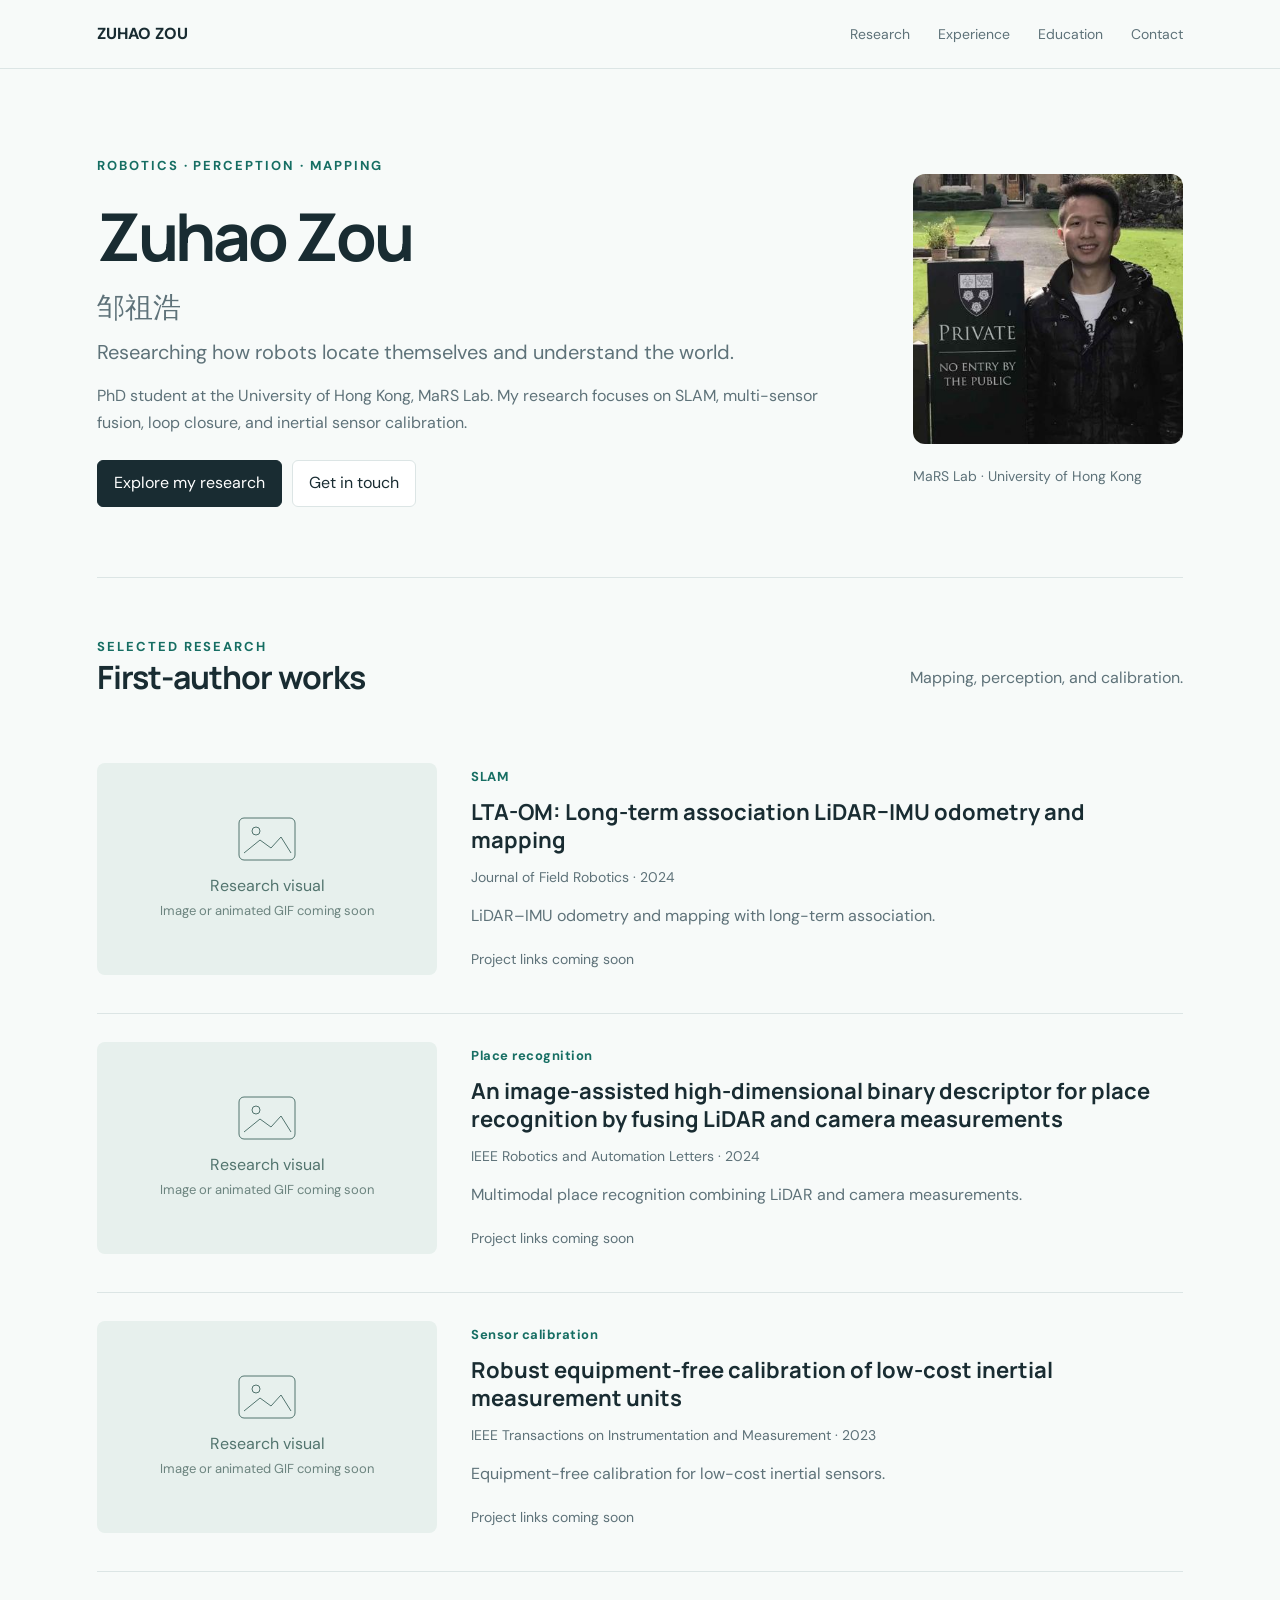
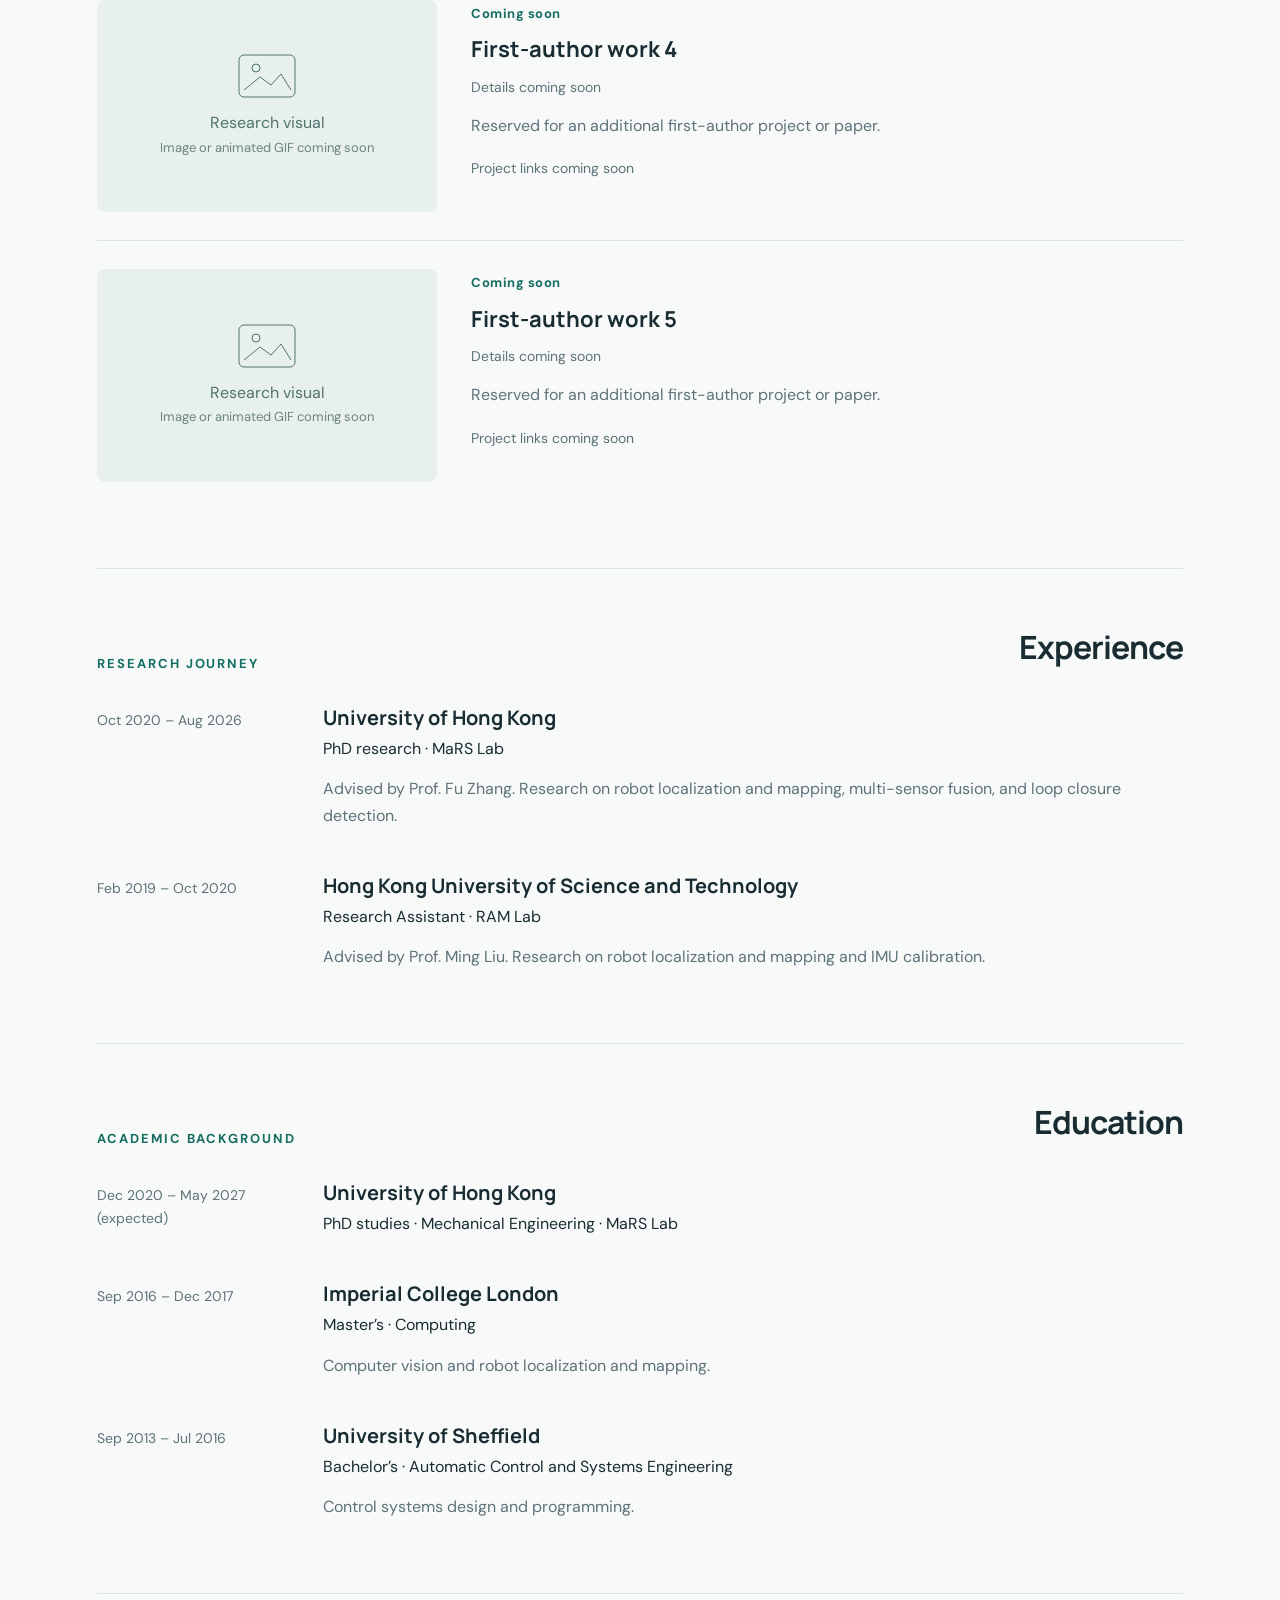
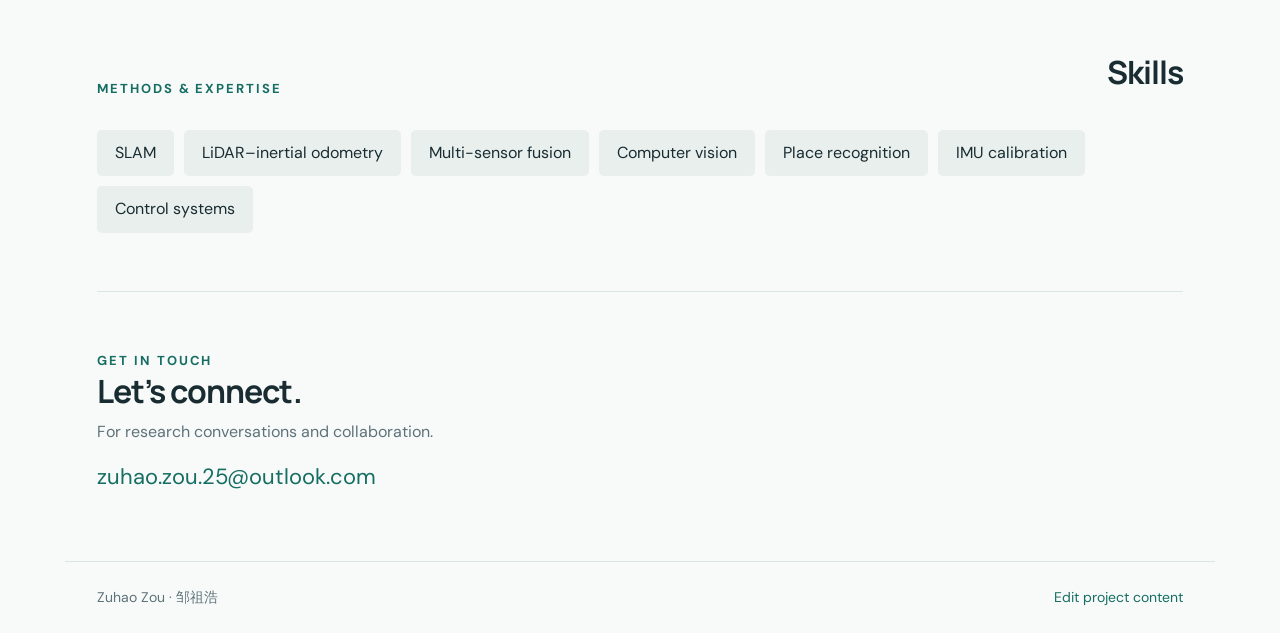
==== index.html @ 9c7549ad "Add files via upload" ====
<!doctype html><html lang="en"><head><meta charset="utf-8"><meta name="viewport" content="width=device-width,initial-scale=1"><title>Zuhao Zou | Robotics & Perception</title><meta name="description" content="Zuhao Zou — research in robotics, SLAM, multimodal perception and inertial sensor calibration."><link rel="stylesheet" href="style.css"></head><body><a class="skip" href="#main">Skip to content</a><header><div class="nav"><a class="brand" href="#">ZUHAO ZOU</a><nav aria-label="Main navigation"><a href="#research">Research</a><a href="#experience">Experience</a><a href="#education">Education</a><a href="#contact">Contact</a></nav></div></header><main id="main"><div class="hero"><div><div class="eyebrow">Robotics · Perception · Mapping</div><h1>Zuhao Zou<span lang="zh">邹祖浩</span></h1><p class="intro">Researching how robots locate themselves and understand the world.</p><p class="muted">PhD student at the University of Hong Kong, MaRS Lab. My research focuses on SLAM, multi-sensor fusion, loop closure, and inertial sensor calibration.</p><div class="links"><a class="button primary" href="#research">Explore my research</a><a class="button" href="mailto:zuhao.zou.25@outlook.com">Get in touch</a></div></div><aside><img class="portrait" src="assets/portrait.jpeg" alt="Zuhao Zou" width="270" height="270"><div class="caption">MaRS Lab · University of Hong Kong</div></aside></div><section id="research"><div class="section-head"><div><div class="eyebrow">Selected research</div><h2>First-author works</h2></div><p class="muted">Mapping, perception, and calibration.</p></div><div id="draft-notice" hidden class="notice">You are viewing a local draft. Changes are not published.</div><div id="works"></div></section><section id="experience"><div class="section-head"><div class="eyebrow">Research journey</div><h2>Experience</h2></div><div class="rows"><div class="row"><div class="date">Oct 2020 – Aug 2026</div><div><h3>University of Hong Kong</h3><p>PhD research · MaRS Lab</p><p class="muted">Advised by Prof. Fu Zhang. Research on robot localization and mapping, multi-sensor fusion, and loop closure detection.</p></div></div><div class="row"><div class="date">Feb 2019 – Oct 2020</div><div><h3>Hong Kong University of Science and Technology</h3><p>Research Assistant · RAM Lab</p><p class="muted">Advised by Prof. Ming Liu. Research on robot localization and mapping and IMU calibration.</p></div></div></div></section><section id="education"><div class="section-head"><div class="eyebrow">Academic background</div><h2>Education</h2></div><div class="rows"><div class="row"><div class="date">Dec 2020 – May 2027<br>(expected)</div><div><h3>University of Hong Kong</h3><p>PhD studies · Mechanical Engineering · MaRS Lab</p></div></div><div class="row"><div class="date">Sep 2016 – Dec 2017</div><div><h3>Imperial College London</h3><p>Master’s · Computing</p><p class="muted">Computer vision and robot localization and mapping.</p></div></div><div class="row"><div class="date">Sep 2013 – Jul 2016</div><div><h3>University of Sheffield</h3><p>Bachelor’s · Automatic Control and Systems Engineering</p><p class="muted">Control systems design and programming.</p></div></div></div></section><section id="skills"><div class="section-head"><div class="eyebrow">Methods & expertise</div><h2>Skills</h2></div><div class="skills"><span class="skill">SLAM</span><span class="skill">LiDAR–inertial odometry</span><span class="skill">Multi-sensor fusion</span><span class="skill">Computer vision</span><span class="skill">Place recognition</span><span class="skill">IMU calibration</span><span class="skill">Control systems</span></div></section><section class="contact" id="contact"><div class="eyebrow">Get in touch</div><h2>Let’s connect.</h2><p class="muted">For research conversations and collaboration.</p><a href="mailto:zuhao.zou.25@outlook.com">zuhao.zou.25@outlook.com</a></section></main><footer><span>Zuhao Zou · 邹祖浩</span><a href="edit.html">Edit project content</a></footer><script src="data.js"></script><script src="site.js"></script></body></html>
---- style.css ----
@import url('https://fonts.googleapis.com/css2?family=DM+Sans:wght@400;500;600;700&family=Manrope:wght@400;500;600;700;800&display=swap');
:root{--ink:#192c32;--muted:#5e7279;--line:#dce5e5;--accent:#166e63;--bg:#f7faf9}*{box-sizing:border-box}html{scroll-behavior:smooth;scroll-padding-top:90px}body{margin:0;background:var(--bg);color:var(--ink);font:16px/1.65 'DM Sans',sans-serif}a{color:var(--accent);text-decoration:none}a:hover{text-decoration:underline}button,input,textarea{font:inherit}button,.button{display:inline-block;border:1px solid var(--line);padding:9px 16px;border-radius:6px;background:white;color:var(--ink);cursor:pointer}button:hover,.button:hover{border-color:var(--accent)}header{background:#f7faf9f5;border-bottom:1px solid var(--line);position:sticky;top:0;z-index:2}.nav{max-width:1150px;margin:auto;display:flex;align-items:center;justify-content:space-between;gap:24px;padding:21px 32px}.brand{font-weight:800;color:var(--ink)}nav{display:flex;gap:28px;font-size:14px}nav a{color:var(--muted)}main{max-width:1150px;margin:auto;padding:0 32px}.hero{display:grid;grid-template-columns:1fr 270px;gap:85px;align-items:center;padding:86px 0 70px}.eyebrow{text-transform:uppercase;letter-spacing:.15em;font-size:13px;font-weight:700;color:var(--accent)}h1,h2,h3{font-family:Manrope,sans-serif;line-height:1.25}h1{font-size:clamp(40px,6vw,66px);letter-spacing:-.05em;margin:18px 0 12px}h1 span{font-size:28px;font-weight:500;letter-spacing:0;color:var(--muted);display:block;margin-top:12px}.intro{font-size:20px;max-width:640px;color:var(--muted)}.portrait{width:100%;aspect-ratio:1;object-fit:cover;border-radius:12px}.caption{font-size:14px;color:var(--muted);margin-top:12px}.links{display:flex;flex-wrap:wrap;gap:10px;margin-top:24px}.primary{background:var(--ink);color:white;border-color:var(--ink)}section{padding:58px 0;border-top:1px solid var(--line)}.section-head{display:flex;justify-content:space-between;align-items:end;gap:24px;margin-bottom:30px}h2{font-size:32px;letter-spacing:-.03em;margin:0 0 8px}p{margin:0 0 14px}.muted{color:var(--muted)}.work{display:grid;grid-template-columns:340px 1fr;gap:34px;padding:28px 0;border-bottom:1px solid var(--line)}.work:last-child{border-bottom:0}.media{background:#e7f0ed;border-radius:8px;aspect-ratio:16/10;display:flex;align-items:center;justify-content:center;overflow:hidden;position:relative}.media img{width:100%;height:100%;object-fit:contain}.placeholder{text-align:center;color:#52746e}.placeholder svg{display:block;margin:0 auto 12px}.placeholder small{display:block;font-size:13px;color:#6c847f}.tag{font-size:13px;color:var(--accent);font-weight:700;letter-spacing:.04em}h3{font-size:22px;margin:10px 0 12px}.venue{font-size:14px;color:var(--muted)}.work .links{margin-top:18px}.work .button{font-size:14px;padding:6px 12px}.empty-links{font-size:14px;color:var(--muted);margin-top:18px}.rows{display:grid;gap:30px}.row{display:grid;grid-template-columns:190px 1fr;gap:36px}.row h3{margin:0 0 6px;font-size:20px}.date{color:var(--muted);font-size:14px;padding-top:4px}.skills{display:flex;flex-wrap:wrap;gap:10px}.skill{padding:10px 18px;background:#e8efed;border-radius:5px}.contact{padding-bottom:65px}.contact a{font-size:22px}footer{max-width:1150px;margin:auto;padding:24px 32px;border-top:1px solid var(--line);display:flex;justify-content:space-between;font-size:14px;color:var(--muted)}:focus-visible{outline:3px solid #369a89;outline-offset:4px}.notice{padding:12px 20px;background:#e1eee8;border-radius:6px;margin-bottom:24px}.editor{max-width:900px;padding:40px 24px;margin:auto}.edit-card{border:1px solid var(--line);border-radius:8px;padding:24px;margin:24px 0;background:white}label{display:block;font-weight:600;margin:16px 0 5px}input,textarea{display:block;width:100%;padding:10px;border:1px solid #acbeb9;border-radius:5px;color:var(--ink);background:white}input[type=file]{padding:8px}.actions{position:sticky;bottom:0;padding:16px;background:#f7faf9f5;display:flex;flex-wrap:wrap;gap:12px;border-top:1px solid var(--line)}.edit-preview{max-height:180px;max-width:100%;margin-top:12px}.skip{position:absolute;left:-9999px}.skip:focus{left:10px;top:10px;background:white;z-index:5}@media(max-width:760px){.nav{padding:16px 20px;flex-wrap:wrap;gap:10px}nav{gap:18px;font-size:13px}main{padding:0 22px}.hero{grid-template-columns:1fr;gap:30px;padding:48px 0}.hero aside{max-width:200px;grid-row:1}.portrait{aspect-ratio:1.2}.intro{font-size:18px}.work{grid-template-columns:1fr;gap:20px}.row{grid-template-columns:1fr;gap:8px}.section-head{display:block}section{padding:40px 0}footer{padding:24px 22px;gap:20px}.contact a{font-size:18px}}@media(prefers-reduced-motion:reduce){html{scroll-behavior:auto}}
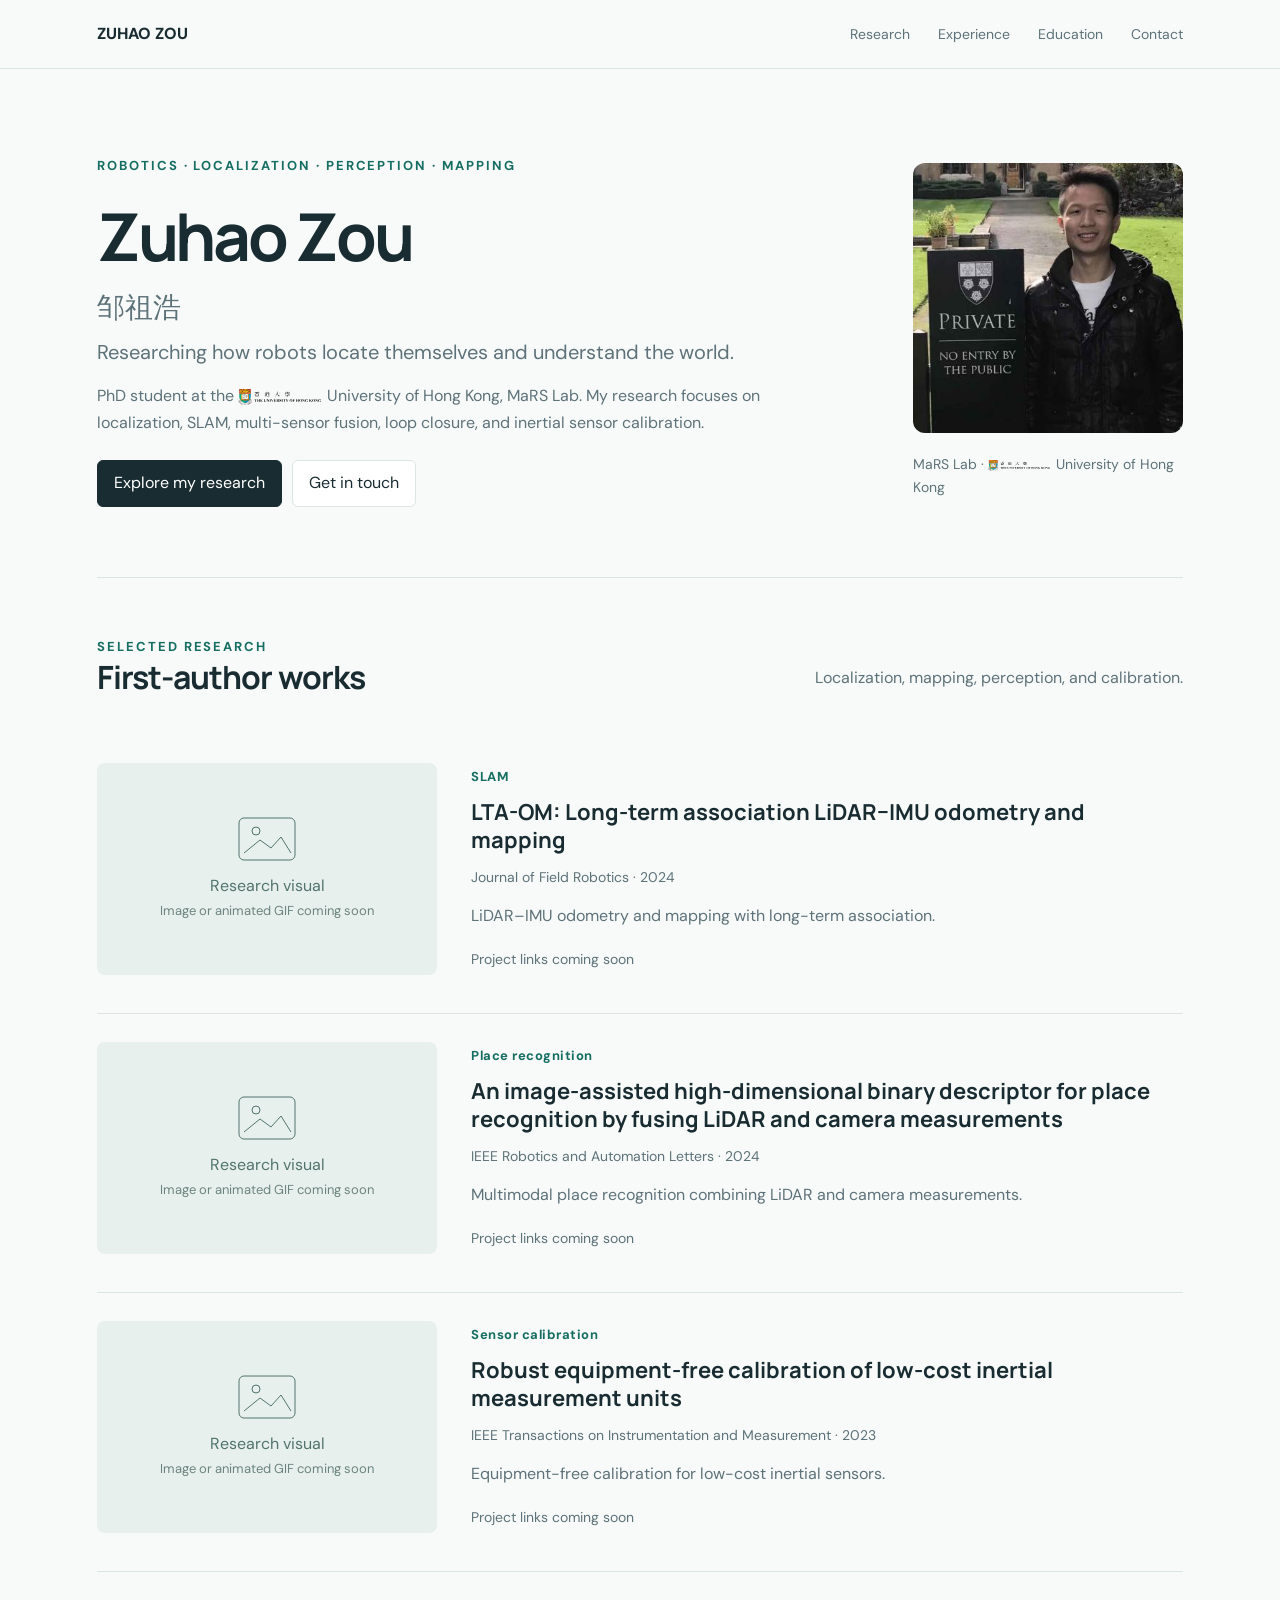
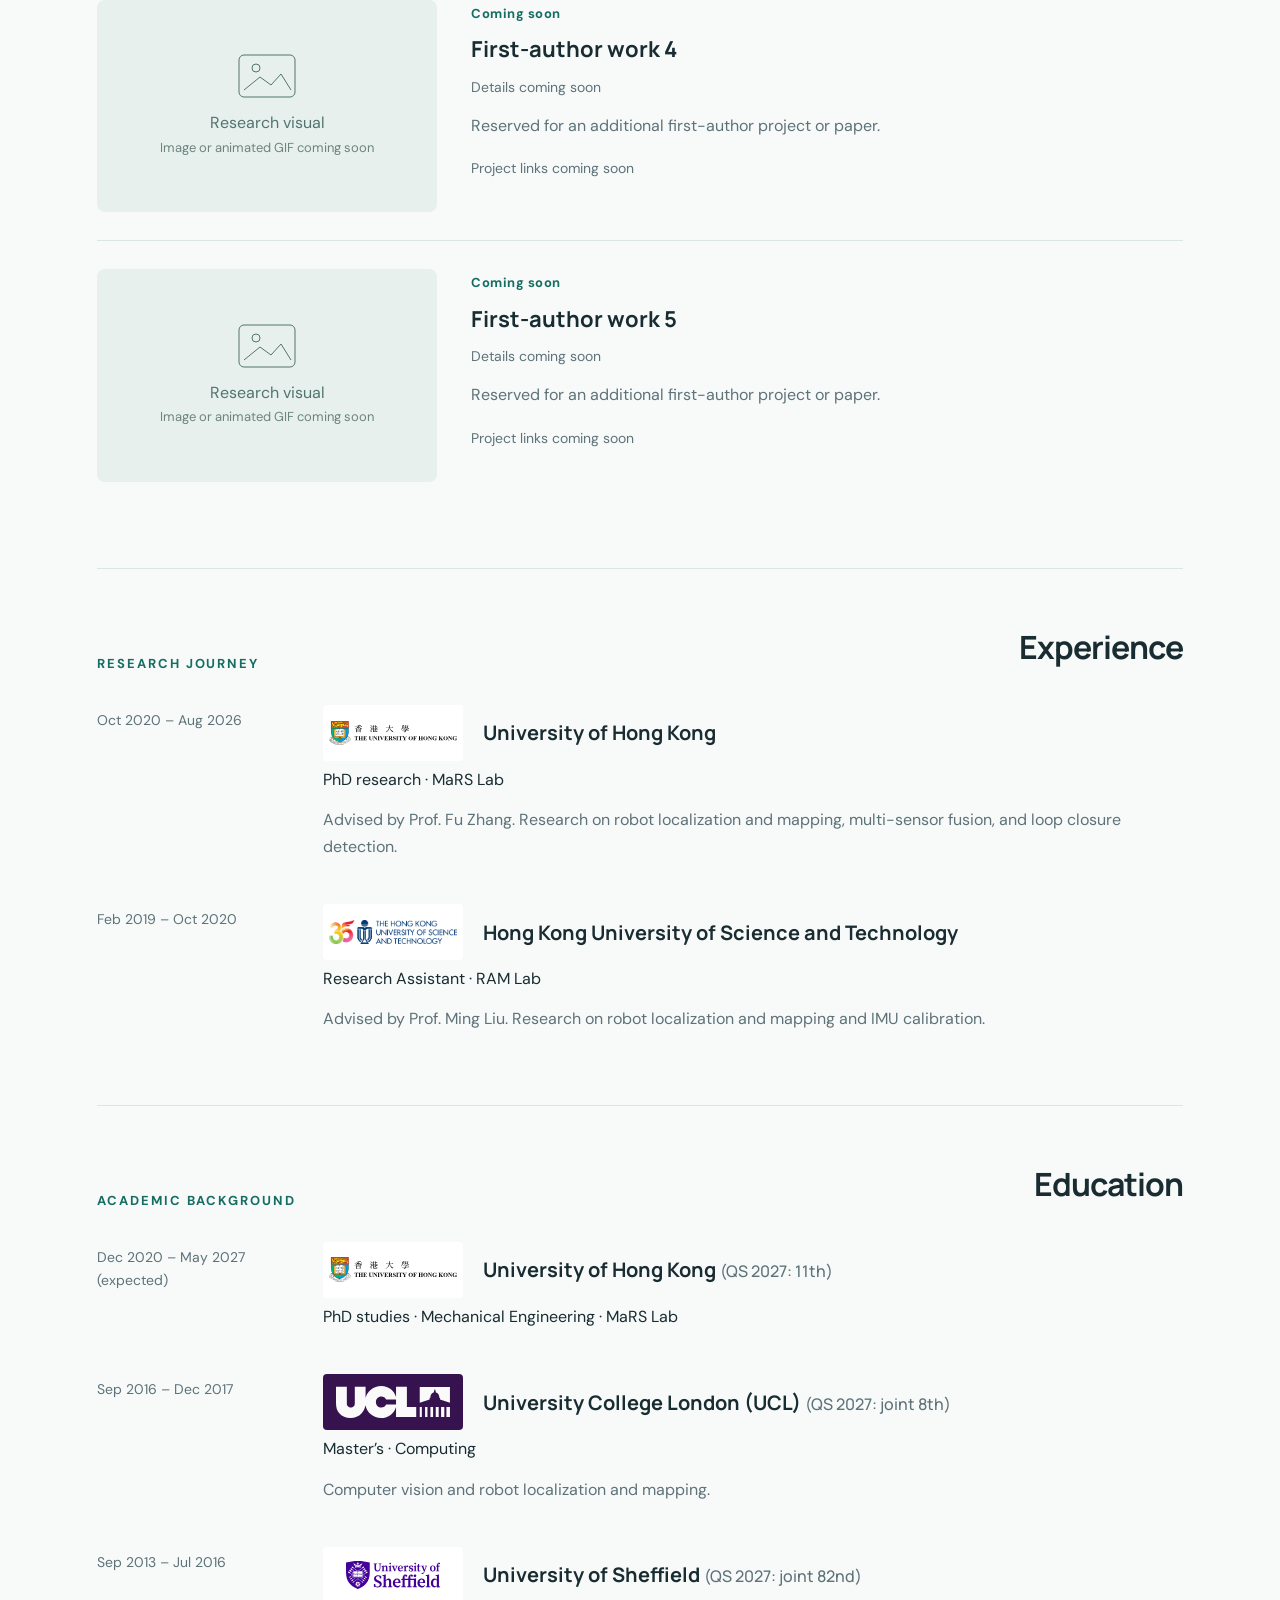
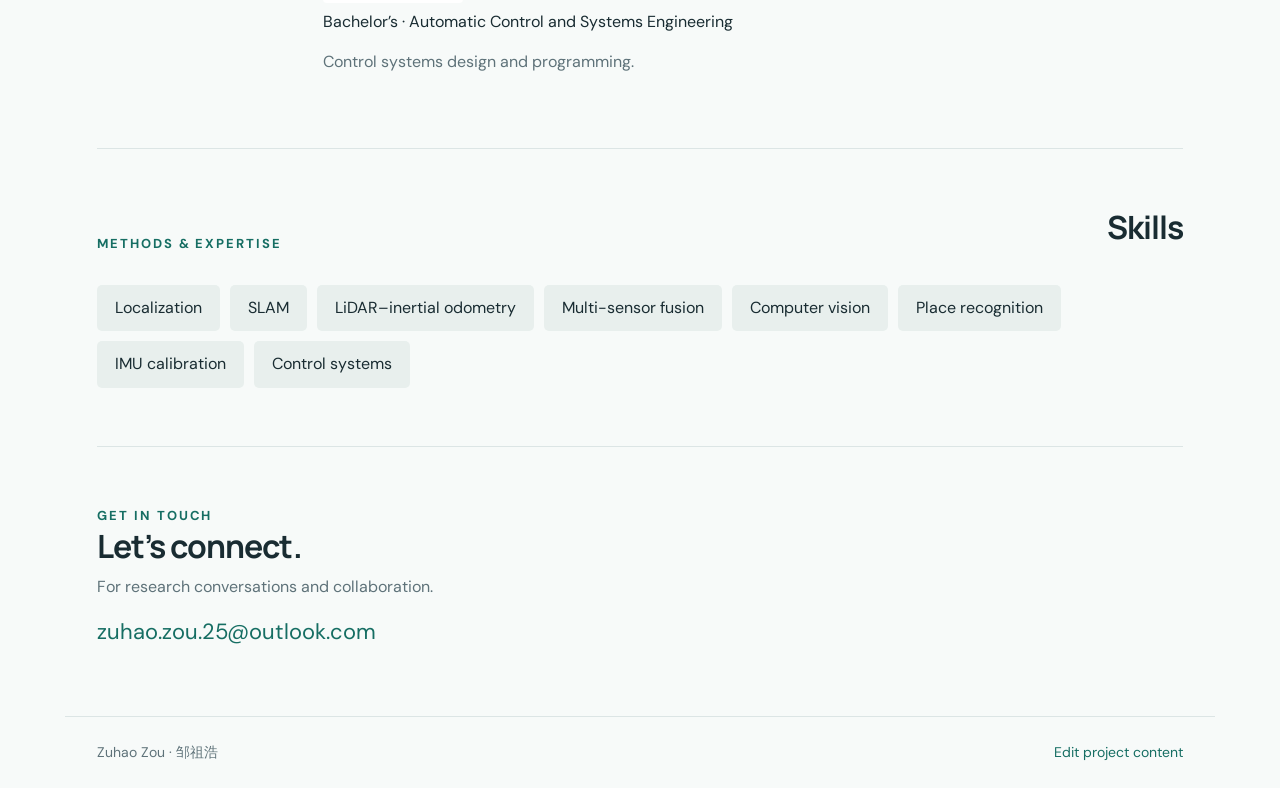
==== commit fe029de3: "Add files via upload" ====
--- a/index.html
+++ b/index.html
@@ -1 +1 @@
-<!doctype html><html lang="en"><head><meta charset="utf-8"><meta name="viewport" content="width=device-width,initial-scale=1"><title>Zuhao Zou | Robotics & Perception</title><meta name="description" content="Zuhao Zou — research in robotics, SLAM, multimodal perception and inertial sensor calibration."><link rel="stylesheet" href="style.css"></head><body><a class="skip" href="#main">Skip to content</a><header><div class="nav"><a class="brand" href="#">ZUHAO ZOU</a><nav aria-label="Main navigation"><a href="#research">Research</a><a href="#experience">Experience</a><a href="#education">Education</a><a href="#contact">Contact</a></nav></div></header><main id="main"><div class="hero"><div><div class="eyebrow">Robotics · Perception · Mapping</div><h1>Zuhao Zou<span lang="zh">邹祖浩</span></h1><p class="intro">Researching how robots locate themselves and understand the world.</p><p class="muted">PhD student at the University of Hong Kong, MaRS Lab. My research focuses on SLAM, multi-sensor fusion, loop closure, and inertial sensor calibration.</p><div class="links"><a class="button primary" href="#research">Explore my research</a><a class="button" href="mailto:zuhao.zou.25@outlook.com">Get in touch</a></div></div><aside><img class="portrait" src="assets/portrait.jpeg" alt="Zuhao Zou" width="270" height="270"><div class="caption">MaRS Lab · University of Hong Kong</div></aside></div><section id="research"><div class="section-head"><div><div class="eyebrow">Selected research</div><h2>First-author works</h2></div><p class="muted">Mapping, perception, and calibration.</p></div><div id="draft-notice" hidden class="notice">You are viewing a local draft. Changes are not published.</div><div id="works"></div></section><section id="experience"><div class="section-head"><div class="eyebrow">Research journey</div><h2>Experience</h2></div><div class="rows"><div class="row"><div class="date">Oct 2020 – Aug 2026</div><div><h3>University of Hong Kong</h3><p>PhD research · MaRS Lab</p><p class="muted">Advised by Prof. Fu Zhang. Research on robot localization and mapping, multi-sensor fusion, and loop closure detection.</p></div></div><div class="row"><div class="date">Feb 2019 – Oct 2020</div><div><h3>Hong Kong University of Science and Technology</h3><p>Research Assistant · RAM Lab</p><p class="muted">Advised by Prof. Ming Liu. Research on robot localization and mapping and IMU calibration.</p></div></div></div></section><section id="education"><div class="section-head"><div class="eyebrow">Academic background</div><h2>Education</h2></div><div class="rows"><div class="row"><div class="date">Dec 2020 – May 2027<br>(expected)</div><div><h3>University of Hong Kong</h3><p>PhD studies · Mechanical Engineering · MaRS Lab</p></div></div><div class="row"><div class="date">Sep 2016 – Dec 2017</div><div><h3>Imperial College London</h3><p>Master’s · Computing</p><p class="muted">Computer vision and robot localization and mapping.</p></div></div><div class="row"><div class="date">Sep 2013 – Jul 2016</div><div><h3>University of Sheffield</h3><p>Bachelor’s · Automatic Control and Systems Engineering</p><p class="muted">Control systems design and programming.</p></div></div></div></section><section id="skills"><div class="section-head"><div class="eyebrow">Methods & expertise</div><h2>Skills</h2></div><div class="skills"><span class="skill">SLAM</span><span class="skill">LiDAR–inertial odometry</span><span class="skill">Multi-sensor fusion</span><span class="skill">Computer vision</span><span class="skill">Place recognition</span><span class="skill">IMU calibration</span><span class="skill">Control systems</span></div></section><section class="contact" id="contact"><div class="eyebrow">Get in touch</div><h2>Let’s connect.</h2><p class="muted">For research conversations and collaboration.</p><a href="mailto:zuhao.zou.25@outlook.com">zuhao.zou.25@outlook.com</a></section></main><footer><span>Zuhao Zou · 邹祖浩</span><a href="edit.html">Edit project content</a></footer><script src="data.js"></script><script src="site.js"></script></body></html>+<!doctype html><html lang="en"><head><meta charset="utf-8"><meta name="viewport" content="width=device-width,initial-scale=1"><title>Zuhao Zou | Robotics & Perception</title><meta name="description" content="Zuhao Zou — research in robotics, localization, SLAM, multimodal perception and inertial sensor calibration."><link rel="stylesheet" href="style.css?v=2"></head><body><a class="skip" href="#main">Skip to content</a><header><div class="nav"><a class="brand" href="#">ZUHAO ZOU</a><nav aria-label="Main navigation"><a href="#research">Research</a><a href="#experience">Experience</a><a href="#education">Education</a><a href="#contact">Contact</a></nav></div></header><main id="main"><div class="hero"><div><div class="eyebrow">Robotics · Localization · Perception · Mapping</div><h1>Zuhao Zou<span lang="zh">邹祖浩</span></h1><p class="intro">Researching how robots locate themselves and understand the world.</p><p class="muted">PhD student at the <span class="inline-university"><img src="assets/hku.svg" alt="" width="83" height="16">University of Hong Kong</span>, MaRS Lab. My research focuses on localization, SLAM, multi-sensor fusion, loop closure, and inertial sensor calibration.</p><div class="links"><a class="button primary" href="#research">Explore my research</a><a class="button" href="mailto:zuhao.zou.25@outlook.com">Get in touch</a></div></div><aside><img class="portrait" src="assets/portrait.jpeg" alt="Zuhao Zou" width="270" height="270"><div class="caption">MaRS Lab · <span class="inline-university"><img src="assets/hku.svg" alt="" width="83" height="16">University of Hong Kong</span></div></aside></div><section id="research"><div class="section-head"><div><div class="eyebrow">Selected research</div><h2>First-author works</h2></div><p class="muted">Localization, mapping, perception, and calibration.</p></div><div id="draft-notice" hidden class="notice">You are viewing a local draft. Changes are not published.</div><div id="works"></div></section><section id="experience"><div class="section-head"><div class="eyebrow">Research journey</div><h2>Experience</h2></div><div class="rows"><div class="row"><div class="date">Oct 2020 – Aug 2026</div><div><h3 class="university-heading"><img class="university-logo hku-logo" src="assets/hku.svg" alt="" width="140" height="56" loading="lazy"><span>University of Hong Kong</span></h3><p>PhD research · MaRS Lab</p><p class="muted">Advised by Prof. Fu Zhang. Research on robot localization and mapping, multi-sensor fusion, and loop closure detection.</p></div></div><div class="row"><div class="date">Feb 2019 – Oct 2020</div><div><h3 class="university-heading"><img class="university-logo hkust-logo" src="assets/hkust.png" alt="" width="140" height="56" loading="lazy"><span>Hong Kong University of Science and Technology</span></h3><p>Research Assistant · RAM Lab</p><p class="muted">Advised by Prof. Ming Liu. Research on robot localization and mapping and IMU calibration.</p></div></div></div></section><section id="education"><div class="section-head"><div class="eyebrow">Academic background</div><h2>Education</h2></div><div class="rows"><div class="row"><div class="date">Dec 2020 – May 2027<br>(expected)</div><div><h3 class="university-heading"><img class="university-logo hku-logo" src="assets/hku.svg" alt="" width="140" height="56" loading="lazy"><span>University of Hong Kong <span class="university-ranking">(QS 2027: 11th)</span></span></h3><p>PhD studies · Mechanical Engineering · MaRS Lab</p></div></div><div class="row"><div class="date">Sep 2016 – Dec 2017</div><div><h3 class="university-heading"><img class="university-logo ucl-logo" src="assets/ucl.svg" alt="" width="140" height="56" loading="lazy"><span>University College London (UCL) <span class="university-ranking">(QS 2027: joint 8th)</span></span></h3><p>Master’s · Computing</p><p class="muted">Computer vision and robot localization and mapping.</p></div></div><div class="row"><div class="date">Sep 2013 – Jul 2016</div><div><h3 class="university-heading"><img class="university-logo sheffield-logo" src="assets/sheffield.svg" alt="" width="140" height="56" loading="lazy"><span>University of Sheffield <span class="university-ranking">(QS 2027: joint 82nd)</span></span></h3><p>Bachelor’s · Automatic Control and Systems Engineering</p><p class="muted">Control systems design and programming.</p></div></div></div></section><section id="skills"><div class="section-head"><div class="eyebrow">Methods & expertise</div><h2>Skills</h2></div><div class="skills"><span class="skill">Localization</span><span class="skill">SLAM</span><span class="skill">LiDAR–inertial odometry</span><span class="skill">Multi-sensor fusion</span><span class="skill">Computer vision</span><span class="skill">Place recognition</span><span class="skill">IMU calibration</span><span class="skill">Control systems</span></div></section><section class="contact" id="contact"><div class="eyebrow">Get in touch</div><h2>Let’s connect.</h2><p class="muted">For research conversations and collaboration.</p><a href="mailto:zuhao.zou.25@outlook.com">zuhao.zou.25@outlook.com</a></section></main><footer><span>Zuhao Zou · 邹祖浩</span><a href="edit.html">Edit project content</a></footer><script src="data.js"></script><script src="site.js"></script></body></html>
--- a/style.css
+++ b/style.css
@@ -1,2 +1,4 @@
 @import url('https://fonts.googleapis.com/css2?family=DM+Sans:wght@400;500;600;700&family=Manrope:wght@400;500;600;700;800&display=swap');
-:root{--ink:#192c32;--muted:#5e7279;--line:#dce5e5;--accent:#166e63;--bg:#f7faf9}*{box-sizing:border-box}html{scroll-behavior:smooth;scroll-padding-top:90px}body{margin:0;background:var(--bg);color:var(--ink);font:16px/1.65 'DM Sans',sans-serif}a{color:var(--accent);text-decoration:none}a:hover{text-decoration:underline}button,input,textarea{font:inherit}button,.button{display:inline-block;border:1px solid var(--line);padding:9px 16px;border-radius:6px;background:white;color:var(--ink);cursor:pointer}button:hover,.button:hover{border-color:var(--accent)}header{background:#f7faf9f5;border-bottom:1px solid var(--line);position:sticky;top:0;z-index:2}.nav{max-width:1150px;margin:auto;display:flex;align-items:center;justify-content:space-between;gap:24px;padding:21px 32px}.brand{font-weight:800;color:var(--ink)}nav{display:flex;gap:28px;font-size:14px}nav a{color:var(--muted)}main{max-width:1150px;margin:auto;padding:0 32px}.hero{display:grid;grid-template-columns:1fr 270px;gap:85px;align-items:center;padding:86px 0 70px}.eyebrow{text-transform:uppercase;letter-spacing:.15em;font-size:13px;font-weight:700;color:var(--accent)}h1,h2,h3{font-family:Manrope,sans-serif;line-height:1.25}h1{font-size:clamp(40px,6vw,66px);letter-spacing:-.05em;margin:18px 0 12px}h1 span{font-size:28px;font-weight:500;letter-spacing:0;color:var(--muted);display:block;margin-top:12px}.intro{font-size:20px;max-width:640px;color:var(--muted)}.portrait{width:100%;aspect-ratio:1;object-fit:cover;border-radius:12px}.caption{font-size:14px;color:var(--muted);margin-top:12px}.links{display:flex;flex-wrap:wrap;gap:10px;margin-top:24px}.primary{background:var(--ink);color:white;border-color:var(--ink)}section{padding:58px 0;border-top:1px solid var(--line)}.section-head{display:flex;justify-content:space-between;align-items:end;gap:24px;margin-bottom:30px}h2{font-size:32px;letter-spacing:-.03em;margin:0 0 8px}p{margin:0 0 14px}.muted{color:var(--muted)}.work{display:grid;grid-template-columns:340px 1fr;gap:34px;padding:28px 0;border-bottom:1px solid var(--line)}.work:last-child{border-bottom:0}.media{background:#e7f0ed;border-radius:8px;aspect-ratio:16/10;display:flex;align-items:center;justify-content:center;overflow:hidden;position:relative}.media img{width:100%;height:100%;object-fit:contain}.placeholder{text-align:center;color:#52746e}.placeholder svg{display:block;margin:0 auto 12px}.placeholder small{display:block;font-size:13px;color:#6c847f}.tag{font-size:13px;color:var(--accent);font-weight:700;letter-spacing:.04em}h3{font-size:22px;margin:10px 0 12px}.venue{font-size:14px;color:var(--muted)}.work .links{margin-top:18px}.work .button{font-size:14px;padding:6px 12px}.empty-links{font-size:14px;color:var(--muted);margin-top:18px}.rows{display:grid;gap:30px}.row{display:grid;grid-template-columns:190px 1fr;gap:36px}.row h3{margin:0 0 6px;font-size:20px}.date{color:var(--muted);font-size:14px;padding-top:4px}.skills{display:flex;flex-wrap:wrap;gap:10px}.skill{padding:10px 18px;background:#e8efed;border-radius:5px}.contact{padding-bottom:65px}.contact a{font-size:22px}footer{max-width:1150px;margin:auto;padding:24px 32px;border-top:1px solid var(--line);display:flex;justify-content:space-between;font-size:14px;color:var(--muted)}:focus-visible{outline:3px solid #369a89;outline-offset:4px}.notice{padding:12px 20px;background:#e1eee8;border-radius:6px;margin-bottom:24px}.editor{max-width:900px;padding:40px 24px;margin:auto}.edit-card{border:1px solid var(--line);border-radius:8px;padding:24px;margin:24px 0;background:white}label{display:block;font-weight:600;margin:16px 0 5px}input,textarea{display:block;width:100%;padding:10px;border:1px solid #acbeb9;border-radius:5px;color:var(--ink);background:white}input[type=file]{padding:8px}.actions{position:sticky;bottom:0;padding:16px;background:#f7faf9f5;display:flex;flex-wrap:wrap;gap:12px;border-top:1px solid var(--line)}.edit-preview{max-height:180px;max-width:100%;margin-top:12px}.skip{position:absolute;left:-9999px}.skip:focus{left:10px;top:10px;background:white;z-index:5}@media(max-width:760px){.nav{padding:16px 20px;flex-wrap:wrap;gap:10px}nav{gap:18px;font-size:13px}main{padding:0 22px}.hero{grid-template-columns:1fr;gap:30px;padding:48px 0}.hero aside{max-width:200px;grid-row:1}.portrait{aspect-ratio:1.2}.intro{font-size:18px}.work{grid-template-columns:1fr;gap:20px}.row{grid-template-columns:1fr;gap:8px}.section-head{display:block}section{padding:40px 0}footer{padding:24px 22px;gap:20px}.contact a{font-size:18px}}@media(prefers-reduced-motion:reduce){html{scroll-behavior:auto}}+:root{--ink:#192c32;--muted:#5e7279;--line:#dce5e5;--accent:#166e63;--bg:#f7faf9}*{box-sizing:border-box}html{scroll-behavior:smooth;scroll-padding-top:90px}body{margin:0;background:var(--bg);color:var(--ink);font:16px/1.65 'DM Sans',sans-serif}a{color:var(--accent);text-decoration:none}a:hover{text-decoration:underline}button,input,textarea{font:inherit}button,.button{display:inline-block;border:1px solid var(--line);padding:9px 16px;border-radius:6px;background:white;color:var(--ink);cursor:pointer}button:hover,.button:hover{border-color:var(--accent)}header{background:#f7faf9f5;border-bottom:1px solid var(--line);position:sticky;top:0;z-index:2}.nav{max-width:1150px;margin:auto;display:flex;align-items:center;justify-content:space-between;gap:24px;padding:21px 32px}.brand{font-weight:800;color:var(--ink)}nav{display:flex;gap:28px;font-size:14px}nav a{color:var(--muted)}main{max-width:1150px;margin:auto;padding:0 32px}.hero{display:grid;grid-template-columns:1fr 270px;gap:85px;align-items:center;padding:86px 0 70px}.eyebrow{text-transform:uppercase;letter-spacing:.15em;font-size:13px;font-weight:700;color:var(--accent)}h1,h2,h3{font-family:Manrope,sans-serif;line-height:1.25}h1{font-size:clamp(40px,6vw,66px);letter-spacing:-.05em;margin:18px 0 12px}h1 span{font-size:28px;font-weight:500;letter-spacing:0;color:var(--muted);display:block;margin-top:12px}.intro{font-size:20px;max-width:640px;color:var(--muted)}.portrait{width:100%;aspect-ratio:1;object-fit:cover;border-radius:12px}.caption{font-size:14px;color:var(--muted);margin-top:12px}.links{display:flex;flex-wrap:wrap;gap:10px;margin-top:24px}.primary{background:var(--ink);color:white;border-color:var(--ink)}section{padding:58px 0;border-top:1px solid var(--line)}.section-head{display:flex;justify-content:space-between;align-items:end;gap:24px;margin-bottom:30px}h2{font-size:32px;letter-spacing:-.03em;margin:0 0 8px}p{margin:0 0 14px}.muted{color:var(--muted)}.work{display:grid;grid-template-columns:340px 1fr;gap:34px;padding:28px 0;border-bottom:1px solid var(--line)}.work:last-child{border-bottom:0}.media{background:#e7f0ed;border-radius:8px;aspect-ratio:16/10;display:flex;align-items:center;justify-content:center;overflow:hidden;position:relative}.media img{width:100%;height:100%;object-fit:contain}.placeholder{text-align:center;color:#52746e}.placeholder svg{display:block;margin:0 auto 12px}.placeholder small{display:block;font-size:13px;color:#6c847f}.tag{font-size:13px;color:var(--accent);font-weight:700;letter-spacing:.04em}h3{font-size:22px;margin:10px 0 12px}.venue{font-size:14px;color:var(--muted)}.work .links{margin-top:18px}.work .button{font-size:14px;padding:6px 12px}.empty-links{font-size:14px;color:var(--muted);margin-top:18px}.rows{display:grid;gap:30px}.row{display:grid;grid-template-columns:190px 1fr;gap:36px}.row h3{margin:0 0 6px;font-size:20px}.date{color:var(--muted);font-size:14px;padding-top:4px}.skills{display:flex;flex-wrap:wrap;gap:10px}.skill{padding:10px 18px;background:#e8efed;border-radius:5px}.contact{padding-bottom:65px}.contact a{font-size:22px}footer{max-width:1150px;margin:auto;padding:24px 32px;border-top:1px solid var(--line);display:flex;justify-content:space-between;font-size:14px;color:var(--muted)}:focus-visible{outline:3px solid #369a89;outline-offset:4px}.notice{padding:12px 20px;background:#e1eee8;border-radius:6px;margin-bottom:24px}.editor{max-width:900px;padding:40px 24px;margin:auto}.edit-card{border:1px solid var(--line);border-radius:8px;padding:24px;margin:24px 0;background:white}label{display:block;font-weight:600;margin:16px 0 5px}input,textarea{display:block;width:100%;padding:10px;border:1px solid #acbeb9;border-radius:5px;color:var(--ink);background:white}input[type=file]{padding:8px}.actions{position:sticky;bottom:0;padding:16px;background:#f7faf9f5;display:flex;flex-wrap:wrap;gap:12px;border-top:1px solid var(--line)}.edit-preview{max-height:180px;max-width:100%;margin-top:12px}.skip{position:absolute;left:-9999px}.skip:focus{left:10px;top:10px;background:white;z-index:5}@media(max-width:760px){.nav{padding:16px 20px;flex-wrap:wrap;gap:10px}nav{gap:18px;font-size:13px}main{padding:0 22px}.hero{grid-template-columns:1fr;gap:30px;padding:48px 0}.hero aside{max-width:200px;grid-row:1}.portrait{aspect-ratio:1.2}.intro{font-size:18px}.work{grid-template-columns:1fr;gap:20px}.row{grid-template-columns:1fr;gap:8px}.section-head{display:block}section{padding:40px 0}footer{padding:24px 22px;gap:20px}.contact a{font-size:18px}}@media(prefers-reduced-motion:reduce){html{scroll-behavior:auto}}
+/* University affiliations */
+.university-heading{display:flex;align-items:center;gap:20px}.university-logo{width:140px;height:56px;object-fit:contain;flex:0 0 140px;background:#fff;padding:6px;border-radius:4px}.ucl-logo{background:#36134f;padding:12px}.university-ranking{font-size:16px;font-weight:500;color:var(--muted)}.inline-university img{display:inline-block;vertical-align:middle;width:83px;height:20px;object-fit:contain;margin-right:6px}.inline-university{display:inline}.caption .inline-university img{width:62px;height:16px}@media(max-width:760px){.university-heading{gap:14px}.university-logo{width:100px;flex-basis:100px;height:48px}.row h3{font-size:18px}.university-ranking{display:block;font-size:14px;margin-top:6px}}
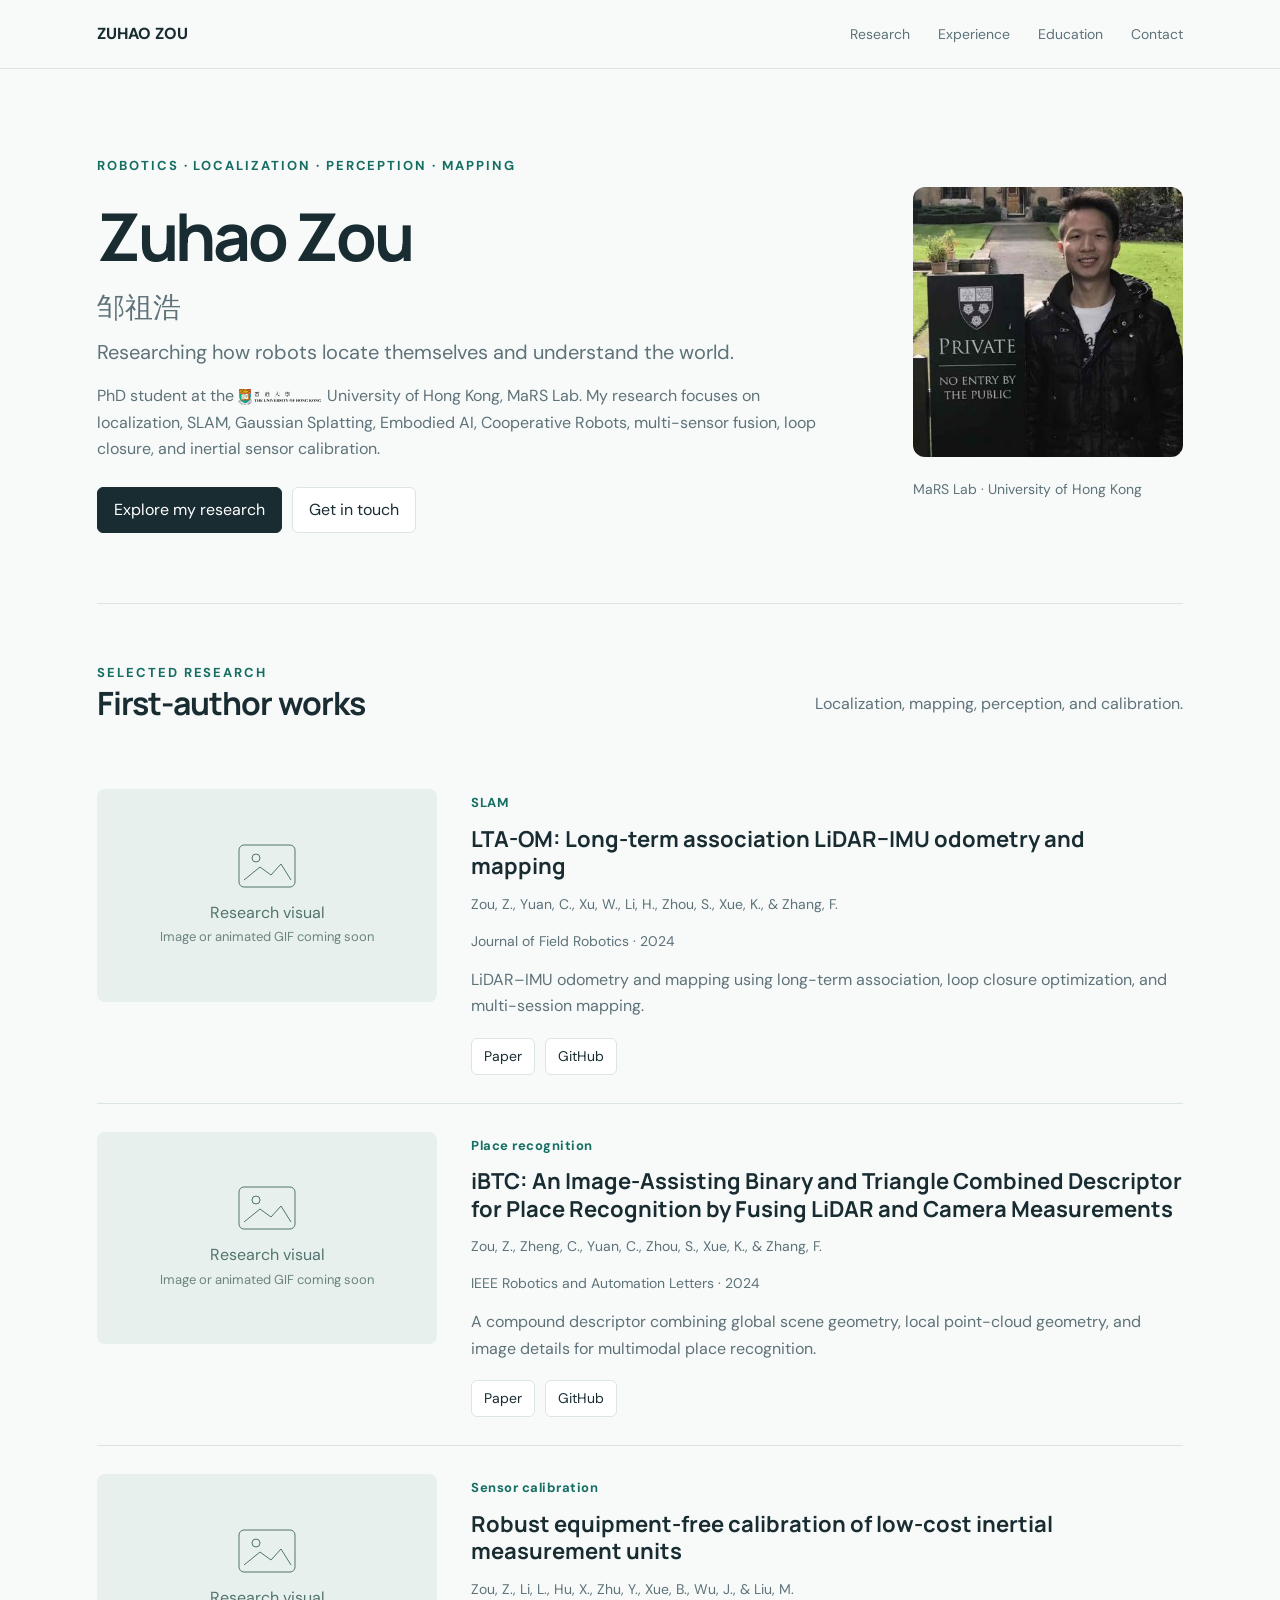
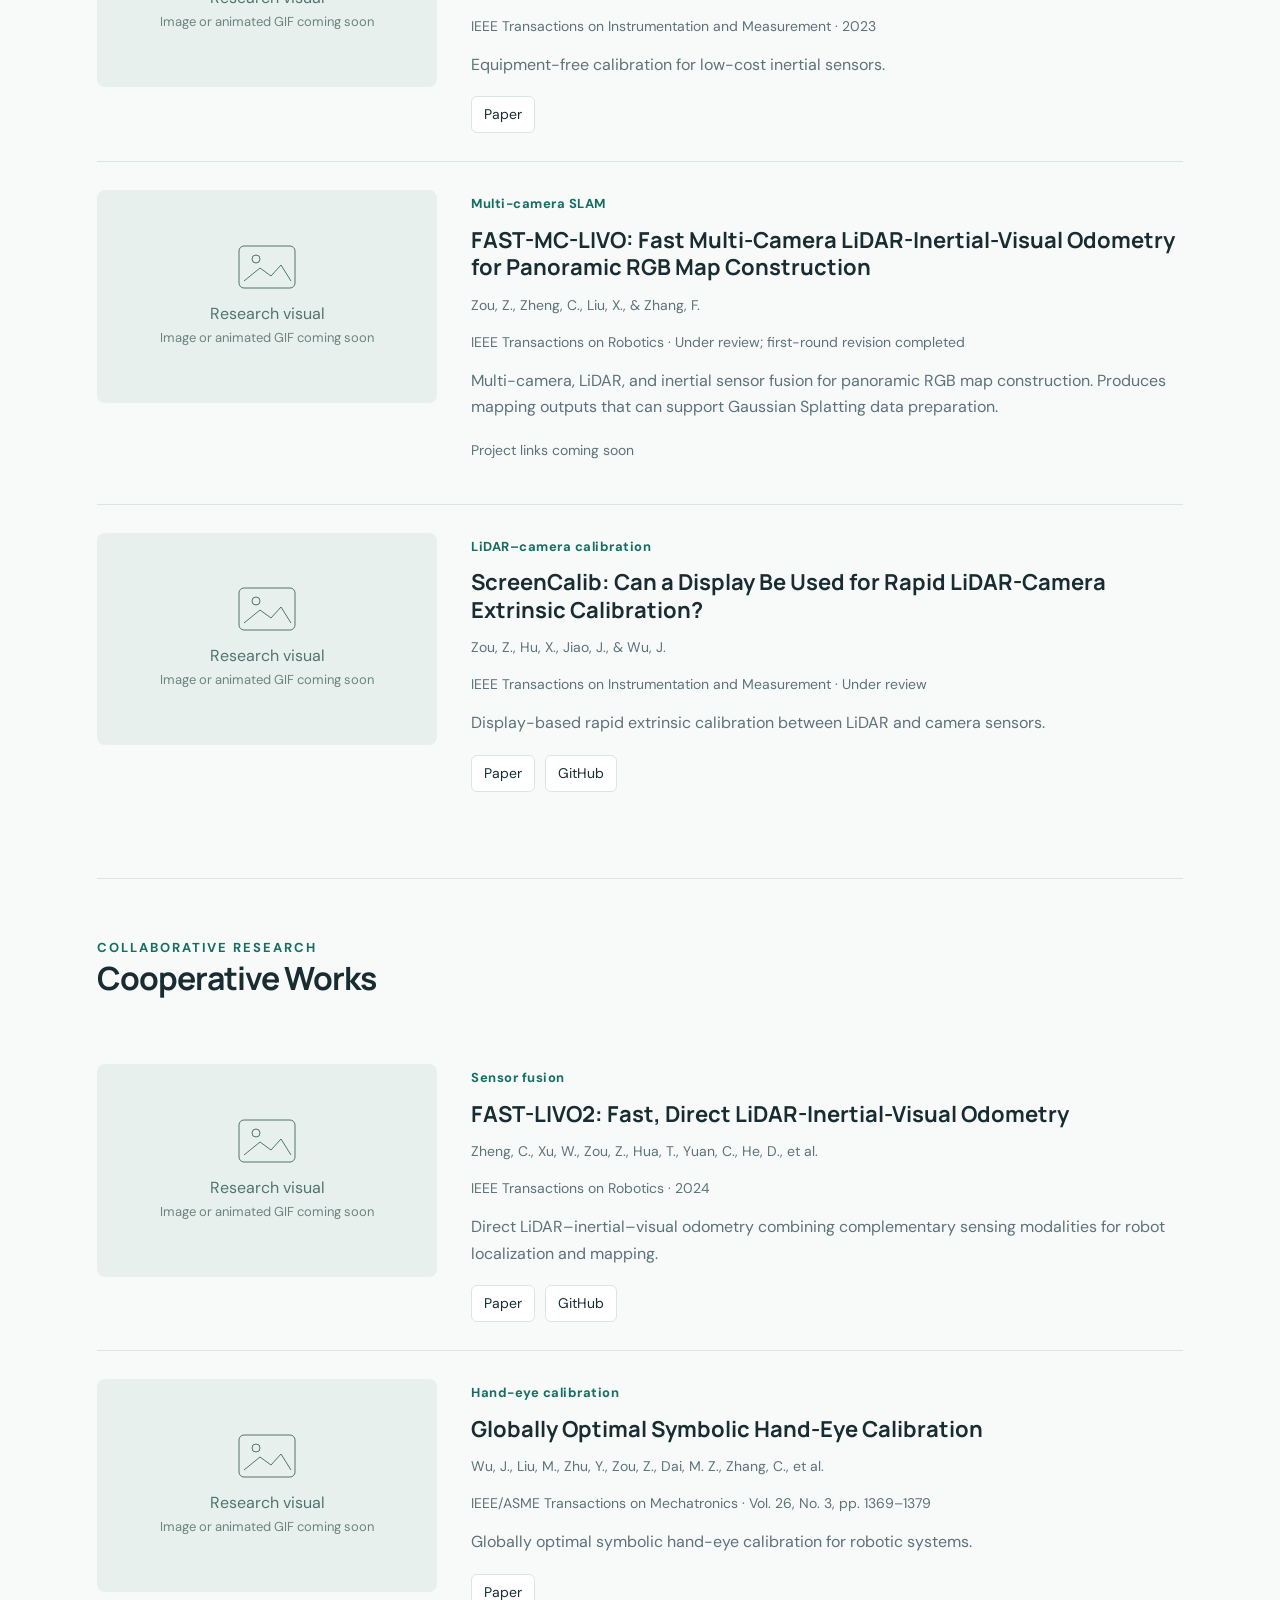
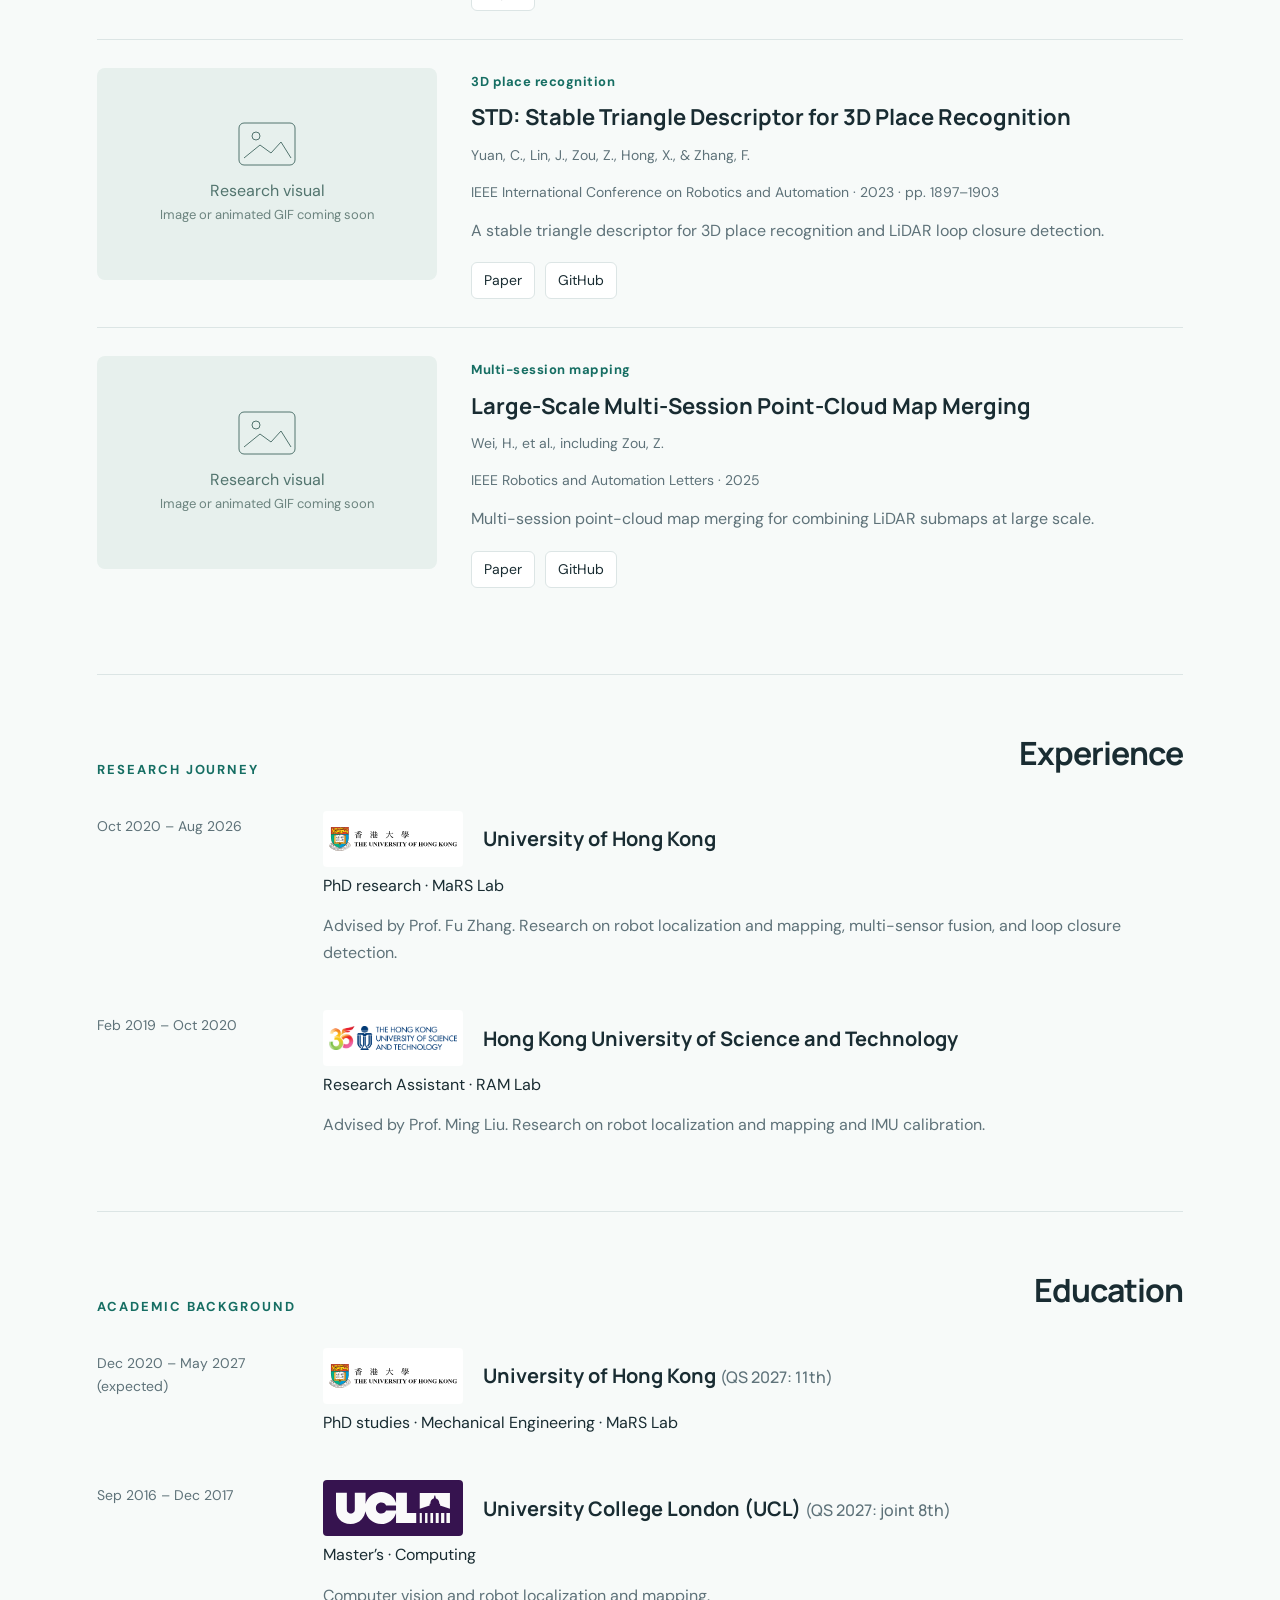
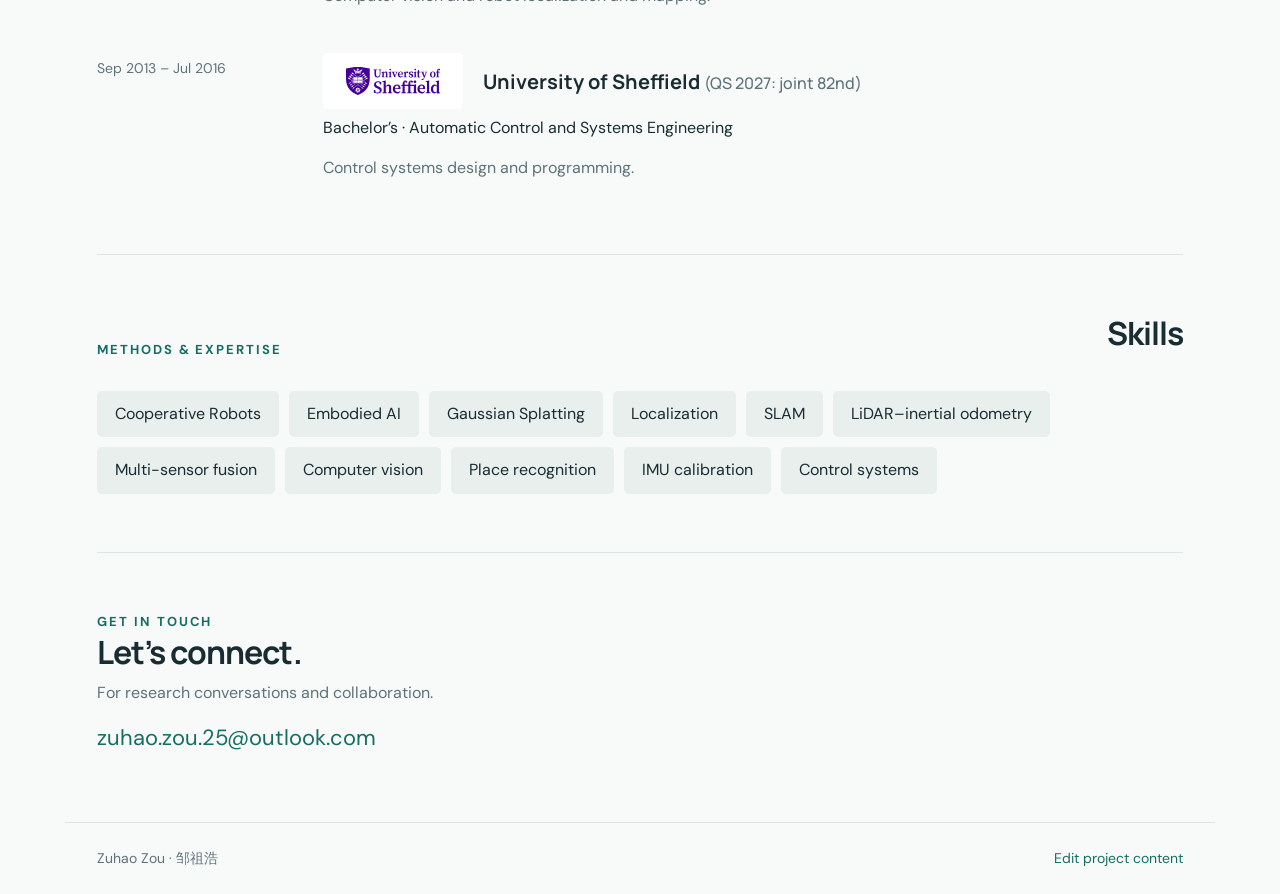
==== commit bb8e488f: "Add files via upload" ====
--- a/index.html
+++ b/index.html
@@ -1 +1 @@
-<!doctype html><html lang="en"><head><meta charset="utf-8"><meta name="viewport" content="width=device-width,initial-scale=1"><title>Zuhao Zou | Robotics & Perception</title><meta name="description" content="Zuhao Zou — research in robotics, localization, SLAM, multimodal perception and inertial sensor calibration."><link rel="stylesheet" href="style.css?v=2"></head><body><a class="skip" href="#main">Skip to content</a><header><div class="nav"><a class="brand" href="#">ZUHAO ZOU</a><nav aria-label="Main navigation"><a href="#research">Research</a><a href="#experience">Experience</a><a href="#education">Education</a><a href="#contact">Contact</a></nav></div></header><main id="main"><div class="hero"><div><div class="eyebrow">Robotics · Localization · Perception · Mapping</div><h1>Zuhao Zou<span lang="zh">邹祖浩</span></h1><p class="intro">Researching how robots locate themselves and understand the world.</p><p class="muted">PhD student at the <span class="inline-university"><img src="assets/hku.svg" alt="" width="83" height="16">University of Hong Kong</span>, MaRS Lab. My research focuses on localization, SLAM, multi-sensor fusion, loop closure, and inertial sensor calibration.</p><div class="links"><a class="button primary" href="#research">Explore my research</a><a class="button" href="mailto:zuhao.zou.25@outlook.com">Get in touch</a></div></div><aside><img class="portrait" src="assets/portrait.jpeg" alt="Zuhao Zou" width="270" height="270"><div class="caption">MaRS Lab · <span class="inline-university"><img src="assets/hku.svg" alt="" width="83" height="16">University of Hong Kong</span></div></aside></div><section id="research"><div class="section-head"><div><div class="eyebrow">Selected research</div><h2>First-author works</h2></div><p class="muted">Localization, mapping, perception, and calibration.</p></div><div id="draft-notice" hidden class="notice">You are viewing a local draft. Changes are not published.</div><div id="works"></div></section><section id="experience"><div class="section-head"><div class="eyebrow">Research journey</div><h2>Experience</h2></div><div class="rows"><div class="row"><div class="date">Oct 2020 – Aug 2026</div><div><h3 class="university-heading"><img class="university-logo hku-logo" src="assets/hku.svg" alt="" width="140" height="56" loading="lazy"><span>University of Hong Kong</span></h3><p>PhD research · MaRS Lab</p><p class="muted">Advised by Prof. Fu Zhang. Research on robot localization and mapping, multi-sensor fusion, and loop closure detection.</p></div></div><div class="row"><div class="date">Feb 2019 – Oct 2020</div><div><h3 class="university-heading"><img class="university-logo hkust-logo" src="assets/hkust.png" alt="" width="140" height="56" loading="lazy"><span>Hong Kong University of Science and Technology</span></h3><p>Research Assistant · RAM Lab</p><p class="muted">Advised by Prof. Ming Liu. Research on robot localization and mapping and IMU calibration.</p></div></div></div></section><section id="education"><div class="section-head"><div class="eyebrow">Academic background</div><h2>Education</h2></div><div class="rows"><div class="row"><div class="date">Dec 2020 – May 2027<br>(expected)</div><div><h3 class="university-heading"><img class="university-logo hku-logo" src="assets/hku.svg" alt="" width="140" height="56" loading="lazy"><span>University of Hong Kong <span class="university-ranking">(QS 2027: 11th)</span></span></h3><p>PhD studies · Mechanical Engineering · MaRS Lab</p></div></div><div class="row"><div class="date">Sep 2016 – Dec 2017</div><div><h3 class="university-heading"><img class="university-logo ucl-logo" src="assets/ucl.svg" alt="" width="140" height="56" loading="lazy"><span>University College London (UCL) <span class="university-ranking">(QS 2027: joint 8th)</span></span></h3><p>Master’s · Computing</p><p class="muted">Computer vision and robot localization and mapping.</p></div></div><div class="row"><div class="date">Sep 2013 – Jul 2016</div><div><h3 class="university-heading"><img class="university-logo sheffield-logo" src="assets/sheffield.svg" alt="" width="140" height="56" loading="lazy"><span>University of Sheffield <span class="university-ranking">(QS 2027: joint 82nd)</span></span></h3><p>Bachelor’s · Automatic Control and Systems Engineering</p><p class="muted">Control systems design and programming.</p></div></div></div></section><section id="skills"><div class="section-head"><div class="eyebrow">Methods & expertise</div><h2>Skills</h2></div><div class="skills"><span class="skill">Localization</span><span class="skill">SLAM</span><span class="skill">LiDAR–inertial odometry</span><span class="skill">Multi-sensor fusion</span><span class="skill">Computer vision</span><span class="skill">Place recognition</span><span class="skill">IMU calibration</span><span class="skill">Control systems</span></div></section><section class="contact" id="contact"><div class="eyebrow">Get in touch</div><h2>Let’s connect.</h2><p class="muted">For research conversations and collaboration.</p><a href="mailto:zuhao.zou.25@outlook.com">zuhao.zou.25@outlook.com</a></section></main><footer><span>Zuhao Zou · 邹祖浩</span><a href="edit.html">Edit project content</a></footer><script src="data.js"></script><script src="site.js"></script></body></html>+<!doctype html><html lang="en"><head><meta charset="utf-8"><meta name="viewport" content="width=device-width,initial-scale=1"><title>Zuhao Zou | Robotics & Perception</title><meta name="description" content="Zuhao Zou — research in robotics, localization, SLAM, multimodal perception and inertial sensor calibration."><link rel="stylesheet" href="style.css?v=2"></head><body><a class="skip" href="#main">Skip to content</a><header><div class="nav"><a class="brand" href="#">ZUHAO ZOU</a><nav aria-label="Main navigation"><a href="#research">Research</a><a href="#experience">Experience</a><a href="#education">Education</a><a href="#contact">Contact</a></nav></div></header><main id="main"><div class="hero"><div><div class="eyebrow">Robotics · Localization · Perception · Mapping</div><h1>Zuhao Zou<span lang="zh">邹祖浩</span></h1><p class="intro">Researching how robots locate themselves and understand the world.</p><p class="muted">PhD student at the <span class="inline-university"><img src="assets/hku.svg" alt="" width="83" height="16">University of Hong Kong</span>, MaRS Lab. My research focuses on localization, SLAM, Gaussian Splatting, Embodied AI, Cooperative Robots, multi-sensor fusion, loop closure, and inertial sensor calibration.</p><div class="links"><a class="button primary" href="#research">Explore my research</a><a class="button" href="mailto:zuhao.zou.25@outlook.com">Get in touch</a></div></div><aside><img class="portrait" src="assets/portrait.jpeg" alt="Zuhao Zou" width="270" height="270"><div class="caption">MaRS Lab · University of Hong Kong</div></aside></div><section id="research"><div class="section-head"><div><div class="eyebrow">Selected research</div><h2>First-author works</h2></div><p class="muted">Localization, mapping, perception, and calibration.</p></div><div id="draft-notice" hidden class="notice">You are viewing a local draft. Changes are not published.</div><div id="works"></div></section><section id="cooperative-works" aria-labelledby="cooperative-title"><div class="section-head"><div><div class="eyebrow">Collaborative research</div><h2 id="cooperative-title">Cooperative Works</h2></div></div><div id="cooperative-list"></div></section><section id="experience"><div class="section-head"><div class="eyebrow">Research journey</div><h2>Experience</h2></div><div class="rows"><div class="row"><div class="date">Oct 2020 – Aug 2026</div><div><h3 class="university-heading"><img class="university-logo hku-logo" src="assets/hku.svg" alt="" width="140" height="56" loading="lazy"><span>University of Hong Kong</span></h3><p>PhD research · MaRS Lab</p><p class="muted">Advised by Prof. Fu Zhang. Research on robot localization and mapping, multi-sensor fusion, and loop closure detection.</p></div></div><div class="row"><div class="date">Feb 2019 – Oct 2020</div><div><h3 class="university-heading"><img class="university-logo hkust-logo" src="assets/hkust.png" alt="" width="140" height="56" loading="lazy"><span>Hong Kong University of Science and Technology</span></h3><p>Research Assistant · RAM Lab</p><p class="muted">Advised by Prof. Ming Liu. Research on robot localization and mapping and IMU calibration.</p></div></div></div></section><section id="education"><div class="section-head"><div class="eyebrow">Academic background</div><h2>Education</h2></div><div class="rows"><div class="row"><div class="date">Dec 2020 – May 2027<br>(expected)</div><div><h3 class="university-heading"><img class="university-logo hku-logo" src="assets/hku.svg" alt="" width="140" height="56" loading="lazy"><span>University of Hong Kong <span class="university-ranking">(QS 2027: 11th)</span></span></h3><p>PhD studies · Mechanical Engineering · MaRS Lab</p></div></div><div class="row"><div class="date">Sep 2016 – Dec 2017</div><div><h3 class="university-heading"><img class="university-logo ucl-logo" src="assets/ucl.svg" alt="" width="140" height="56" loading="lazy"><span>University College London (UCL) <span class="university-ranking">(QS 2027: joint 8th)</span></span></h3><p>Master’s · Computing</p><p class="muted">Computer vision and robot localization and mapping.</p></div></div><div class="row"><div class="date">Sep 2013 – Jul 2016</div><div><h3 class="university-heading"><img class="university-logo sheffield-logo" src="assets/sheffield.svg" alt="" width="140" height="56" loading="lazy"><span>University of Sheffield <span class="university-ranking">(QS 2027: joint 82nd)</span></span></h3><p>Bachelor’s · Automatic Control and Systems Engineering</p><p class="muted">Control systems design and programming.</p></div></div></div></section><section id="skills"><div class="section-head"><div class="eyebrow">Methods & expertise</div><h2>Skills</h2></div><div class="skills"><span class="skill">Cooperative Robots</span><span class="skill">Embodied AI</span><span class="skill">Gaussian Splatting</span><span class="skill">Localization</span><span class="skill">SLAM</span><span class="skill">LiDAR–inertial odometry</span><span class="skill">Multi-sensor fusion</span><span class="skill">Computer vision</span><span class="skill">Place recognition</span><span class="skill">IMU calibration</span><span class="skill">Control systems</span></div></section><section class="contact" id="contact"><div class="eyebrow">Get in touch</div><h2>Let’s connect.</h2><p class="muted">For research conversations and collaboration.</p><a href="mailto:zuhao.zou.25@outlook.com">zuhao.zou.25@outlook.com</a></section></main><footer><span>Zuhao Zou · 邹祖浩</span><a href="edit.html">Edit project content</a></footer><script src="data.js?v=publications-links-2"></script><script src="site.js?v=publications-links-2"></script></body></html>
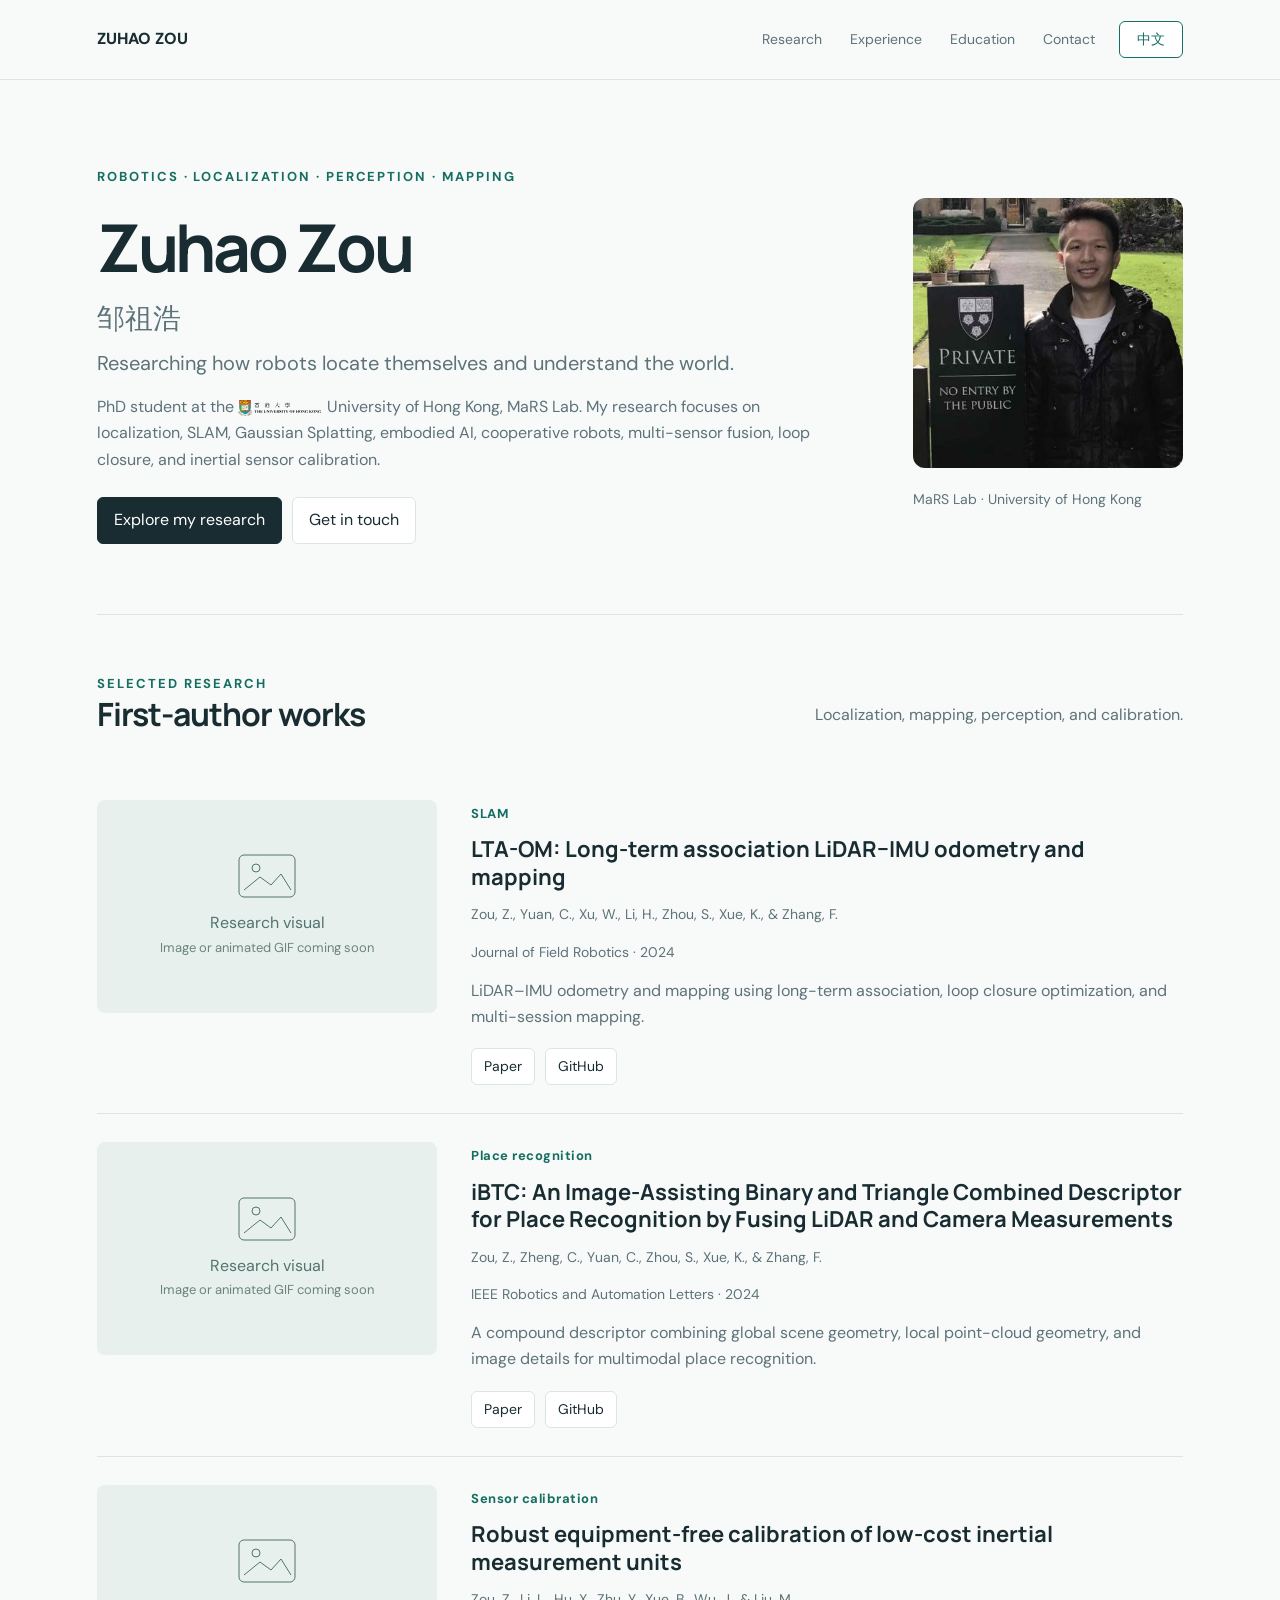
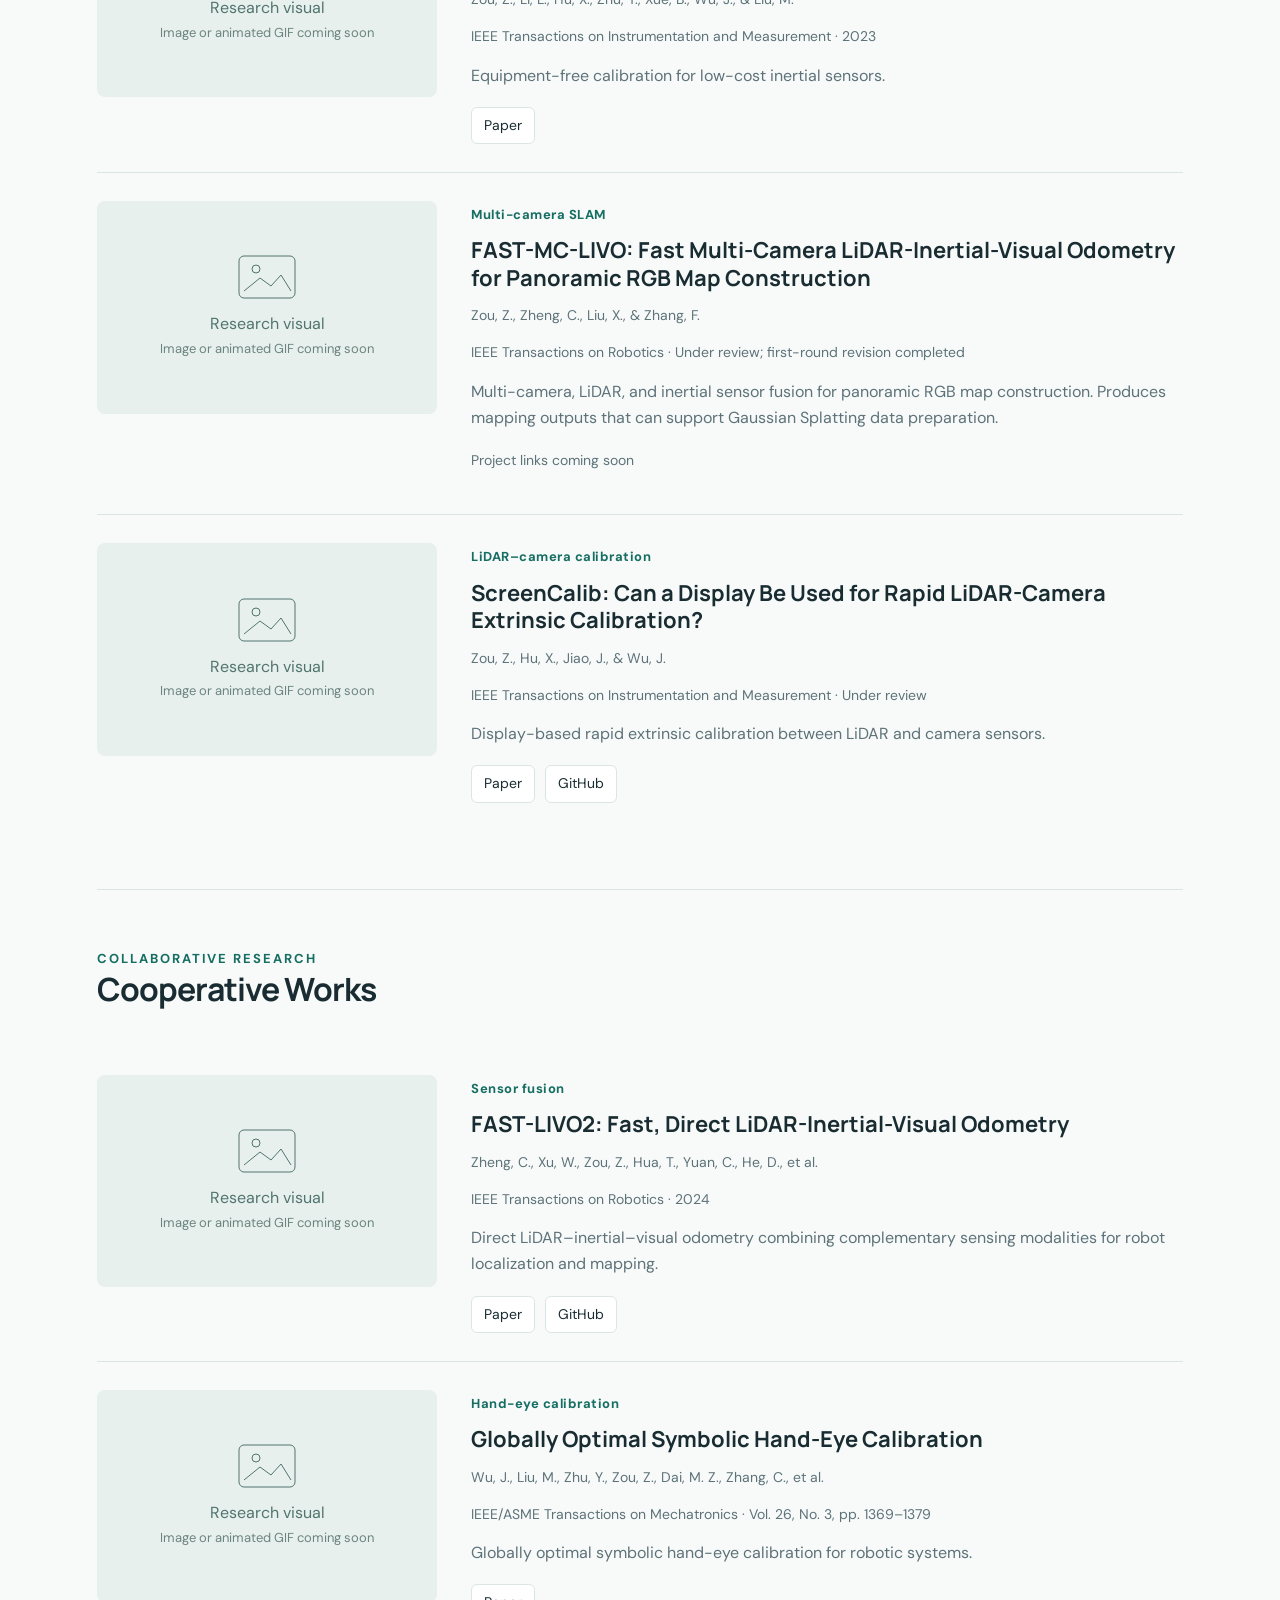
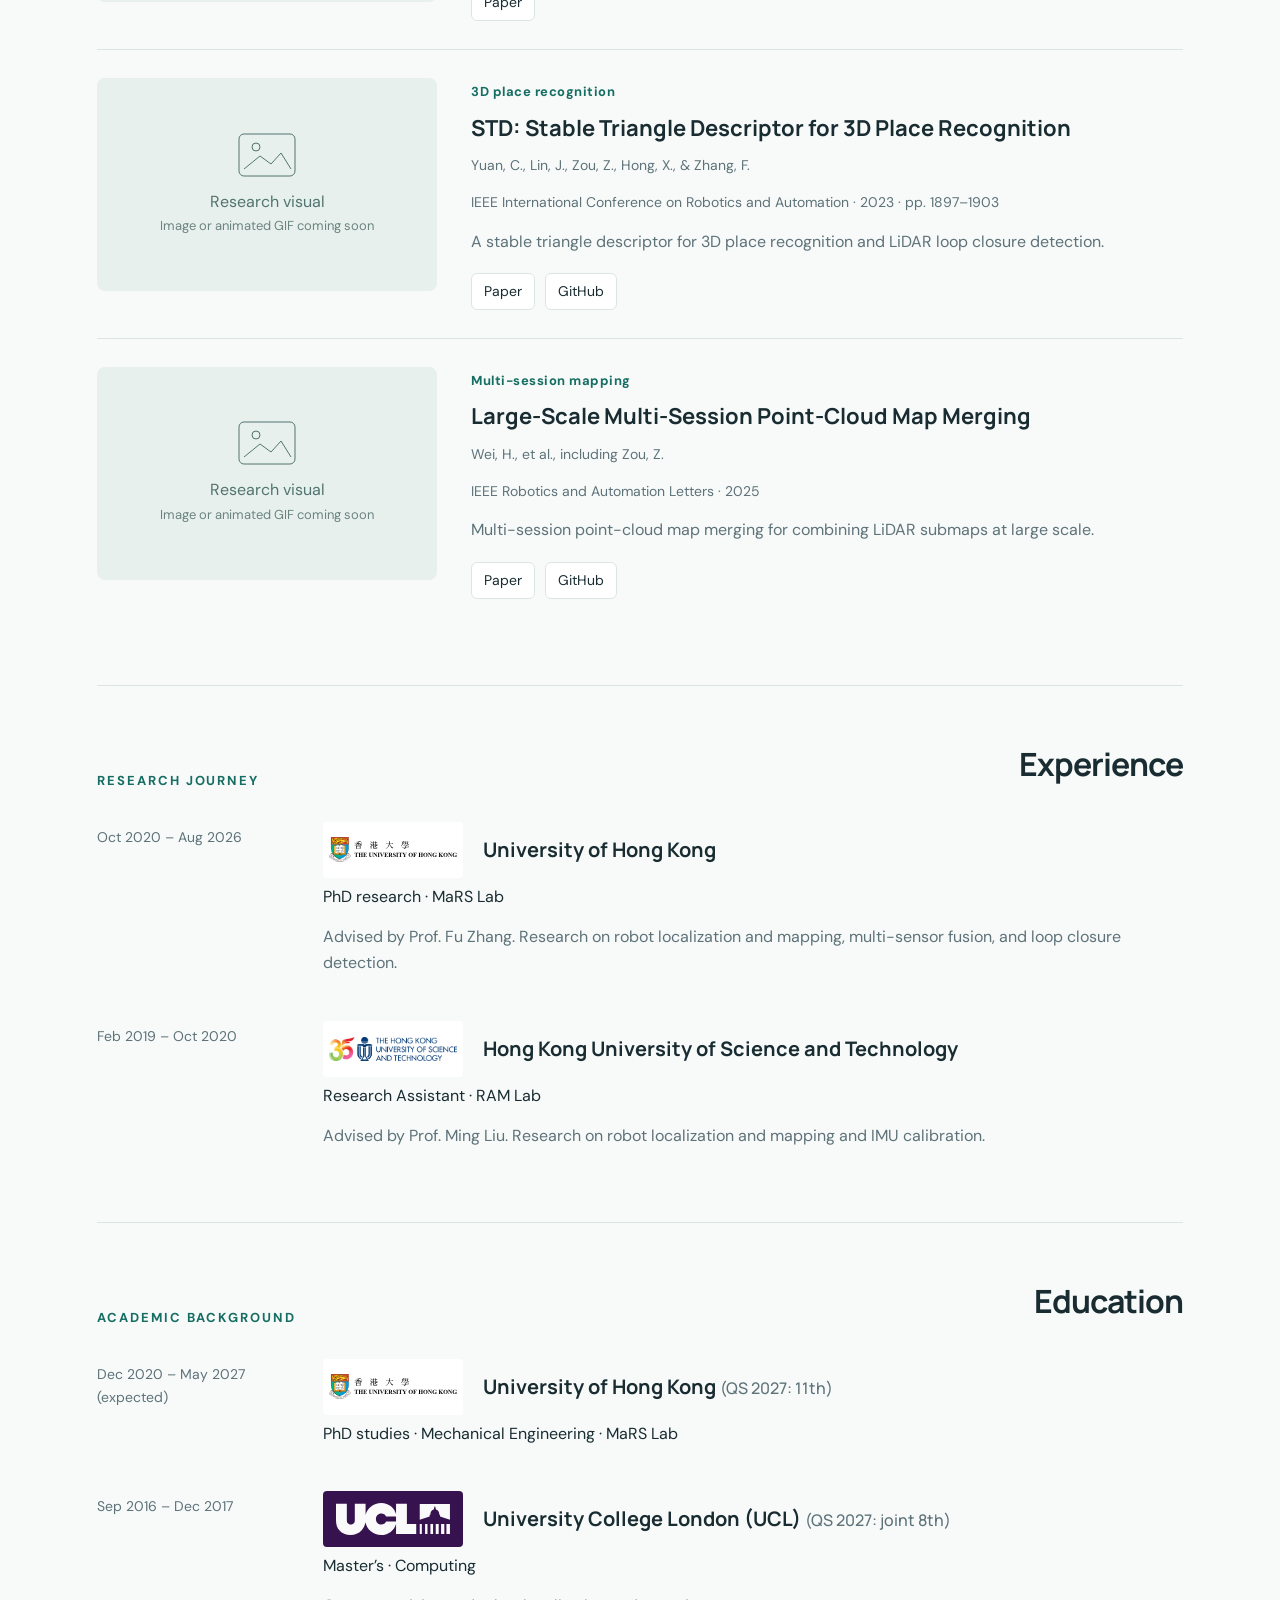
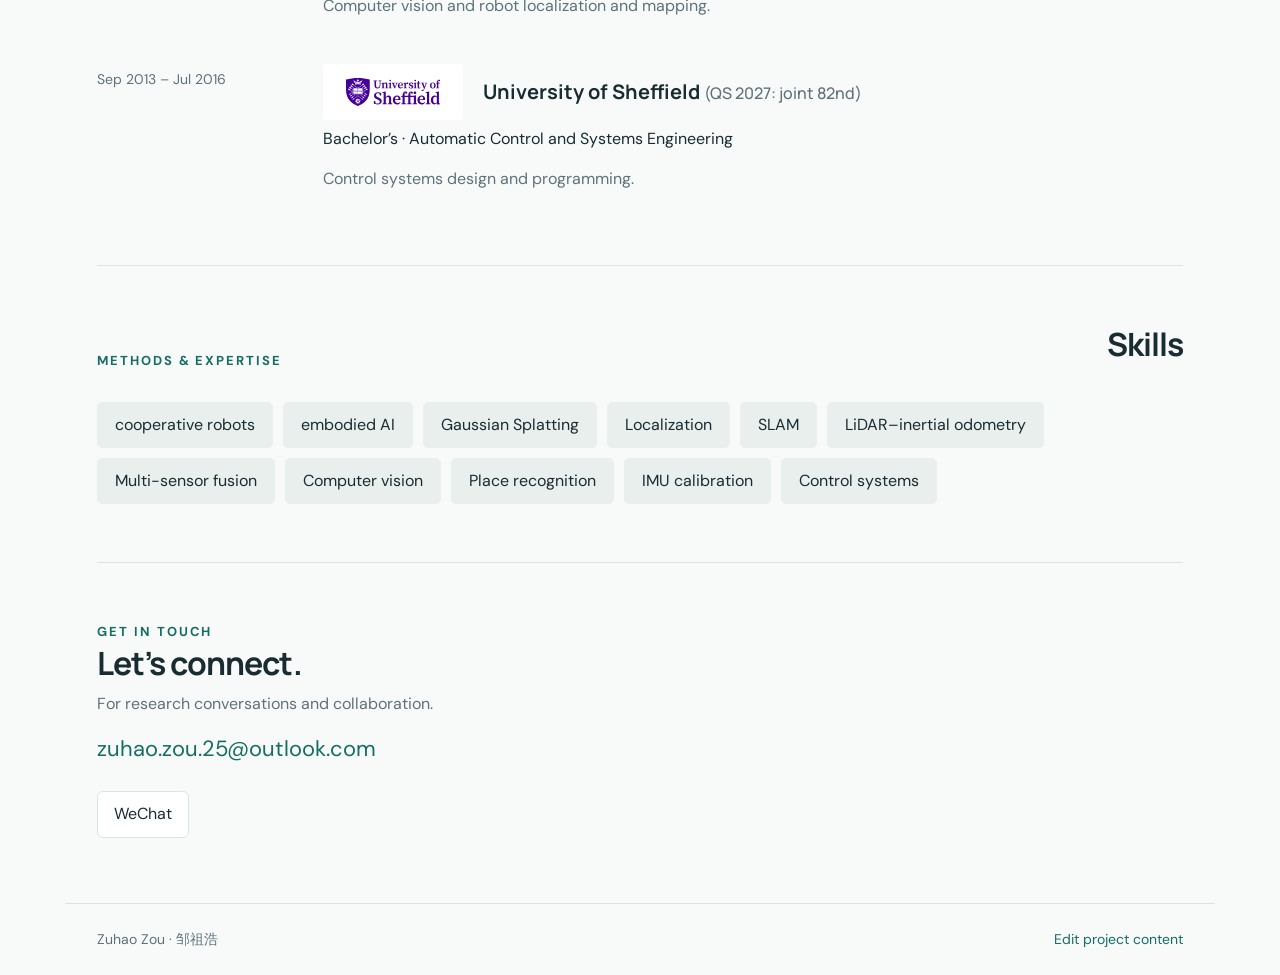
==== commit f36c4190: "Add files via upload" ====
--- a/index.html
+++ b/index.html
@@ -1 +1 @@
-<!doctype html><html lang="en"><head><meta charset="utf-8"><meta name="viewport" content="width=device-width,initial-scale=1"><title>Zuhao Zou | Robotics & Perception</title><meta name="description" content="Zuhao Zou — research in robotics, localization, SLAM, multimodal perception and inertial sensor calibration."><link rel="stylesheet" href="style.css?v=2"></head><body><a class="skip" href="#main">Skip to content</a><header><div class="nav"><a class="brand" href="#">ZUHAO ZOU</a><nav aria-label="Main navigation"><a href="#research">Research</a><a href="#experience">Experience</a><a href="#education">Education</a><a href="#contact">Contact</a></nav></div></header><main id="main"><div class="hero"><div><div class="eyebrow">Robotics · Localization · Perception · Mapping</div><h1>Zuhao Zou<span lang="zh">邹祖浩</span></h1><p class="intro">Researching how robots locate themselves and understand the world.</p><p class="muted">PhD student at the <span class="inline-university"><img src="assets/hku.svg" alt="" width="83" height="16">University of Hong Kong</span>, MaRS Lab. My research focuses on localization, SLAM, Gaussian Splatting, Embodied AI, Cooperative Robots, multi-sensor fusion, loop closure, and inertial sensor calibration.</p><div class="links"><a class="button primary" href="#research">Explore my research</a><a class="button" href="mailto:zuhao.zou.25@outlook.com">Get in touch</a></div></div><aside><img class="portrait" src="assets/portrait.jpeg" alt="Zuhao Zou" width="270" height="270"><div class="caption">MaRS Lab · University of Hong Kong</div></aside></div><section id="research"><div class="section-head"><div><div class="eyebrow">Selected research</div><h2>First-author works</h2></div><p class="muted">Localization, mapping, perception, and calibration.</p></div><div id="draft-notice" hidden class="notice">You are viewing a local draft. Changes are not published.</div><div id="works"></div></section><section id="cooperative-works" aria-labelledby="cooperative-title"><div class="section-head"><div><div class="eyebrow">Collaborative research</div><h2 id="cooperative-title">Cooperative Works</h2></div></div><div id="cooperative-list"></div></section><section id="experience"><div class="section-head"><div class="eyebrow">Research journey</div><h2>Experience</h2></div><div class="rows"><div class="row"><div class="date">Oct 2020 – Aug 2026</div><div><h3 class="university-heading"><img class="university-logo hku-logo" src="assets/hku.svg" alt="" width="140" height="56" loading="lazy"><span>University of Hong Kong</span></h3><p>PhD research · MaRS Lab</p><p class="muted">Advised by Prof. Fu Zhang. Research on robot localization and mapping, multi-sensor fusion, and loop closure detection.</p></div></div><div class="row"><div class="date">Feb 2019 – Oct 2020</div><div><h3 class="university-heading"><img class="university-logo hkust-logo" src="assets/hkust.png" alt="" width="140" height="56" loading="lazy"><span>Hong Kong University of Science and Technology</span></h3><p>Research Assistant · RAM Lab</p><p class="muted">Advised by Prof. Ming Liu. Research on robot localization and mapping and IMU calibration.</p></div></div></div></section><section id="education"><div class="section-head"><div class="eyebrow">Academic background</div><h2>Education</h2></div><div class="rows"><div class="row"><div class="date">Dec 2020 – May 2027<br>(expected)</div><div><h3 class="university-heading"><img class="university-logo hku-logo" src="assets/hku.svg" alt="" width="140" height="56" loading="lazy"><span>University of Hong Kong <span class="university-ranking">(QS 2027: 11th)</span></span></h3><p>PhD studies · Mechanical Engineering · MaRS Lab</p></div></div><div class="row"><div class="date">Sep 2016 – Dec 2017</div><div><h3 class="university-heading"><img class="university-logo ucl-logo" src="assets/ucl.svg" alt="" width="140" height="56" loading="lazy"><span>University College London (UCL) <span class="university-ranking">(QS 2027: joint 8th)</span></span></h3><p>Master’s · Computing</p><p class="muted">Computer vision and robot localization and mapping.</p></div></div><div class="row"><div class="date">Sep 2013 – Jul 2016</div><div><h3 class="university-heading"><img class="university-logo sheffield-logo" src="assets/sheffield.svg" alt="" width="140" height="56" loading="lazy"><span>University of Sheffield <span class="university-ranking">(QS 2027: joint 82nd)</span></span></h3><p>Bachelor’s · Automatic Control and Systems Engineering</p><p class="muted">Control systems design and programming.</p></div></div></div></section><section id="skills"><div class="section-head"><div class="eyebrow">Methods & expertise</div><h2>Skills</h2></div><div class="skills"><span class="skill">Cooperative Robots</span><span class="skill">Embodied AI</span><span class="skill">Gaussian Splatting</span><span class="skill">Localization</span><span class="skill">SLAM</span><span class="skill">LiDAR–inertial odometry</span><span class="skill">Multi-sensor fusion</span><span class="skill">Computer vision</span><span class="skill">Place recognition</span><span class="skill">IMU calibration</span><span class="skill">Control systems</span></div></section><section class="contact" id="contact"><div class="eyebrow">Get in touch</div><h2>Let’s connect.</h2><p class="muted">For research conversations and collaboration.</p><a href="mailto:zuhao.zou.25@outlook.com">zuhao.zou.25@outlook.com</a></section></main><footer><span>Zuhao Zou · 邹祖浩</span><a href="edit.html">Edit project content</a></footer><script src="data.js?v=publications-links-2"></script><script src="site.js?v=publications-links-2"></script></body></html>+<!doctype html><html lang="en"><head><meta charset="utf-8"><meta name="viewport" content="width=device-width,initial-scale=1"><title>Zuhao Zou | Robotics & Perception</title><meta name="description" content="Zuhao Zou — research in robotics, localization, SLAM, multimodal perception and inertial sensor calibration."><link rel="stylesheet" href="style.css?v=bilingual-1"></head><body><a class="skip" href="#main">Skip to content</a><header><div class="nav"><a class="brand" href="#">ZUHAO ZOU</a><nav aria-label="Main navigation"><a href="#research">Research</a><a href="#experience">Experience</a><a href="#education">Education</a><a href="#contact">Contact</a></nav><button id="language-toggle" class="language-toggle" type="button" aria-label="切换为中文" lang="zh-CN">中文</button></div></header><main id="main"><div class="hero"><div><div class="eyebrow">Robotics · Localization · Perception · Mapping</div><h1>Zuhao Zou<span lang="zh">邹祖浩</span></h1><p class="intro">Researching how robots locate themselves and understand the world.</p><p class="muted">PhD student at the <span class="inline-university"><img src="assets/hku.svg" alt="" width="83" height="16">University of Hong Kong</span>, MaRS Lab. My research focuses on localization, SLAM, Gaussian Splatting, embodied AI, cooperative robots, multi-sensor fusion, loop closure, and inertial sensor calibration.</p><div class="links"><a class="button primary" href="#research">Explore my research</a><a class="button" href="mailto:zuhao.zou.25@outlook.com">Get in touch</a></div></div><aside><img class="portrait" src="assets/portrait.jpeg" alt="Zuhao Zou" width="270" height="270"><div class="caption">MaRS Lab · University of Hong Kong</div></aside></div><section id="research"><div class="section-head"><div><div class="eyebrow">Selected research</div><h2>First-author works</h2></div><p class="muted">Localization, mapping, perception, and calibration.</p></div><div id="draft-notice" hidden class="notice">You are viewing a local draft. Changes are not published.</div><div id="works"></div></section><section id="cooperative-works" aria-labelledby="cooperative-title"><div class="section-head"><div><div class="eyebrow">Collaborative research</div><h2 id="cooperative-title">Cooperative Works</h2></div></div><div id="cooperative-list"></div></section><section id="experience"><div class="section-head"><div class="eyebrow">Research journey</div><h2>Experience</h2></div><div class="rows"><div class="row"><div class="date">Oct 2020 – Aug 2026</div><div><h3 class="university-heading"><img class="university-logo hku-logo" src="assets/hku.svg" alt="" width="140" height="56" loading="lazy"><span>University of Hong Kong</span></h3><p>PhD research · MaRS Lab</p><p class="muted">Advised by Prof. Fu Zhang. Research on robot localization and mapping, multi-sensor fusion, and loop closure detection.</p></div></div><div class="row"><div class="date">Feb 2019 – Oct 2020</div><div><h3 class="university-heading"><img class="university-logo hkust-logo" src="assets/hkust.png" alt="" width="140" height="56" loading="lazy"><span>Hong Kong University of Science and Technology</span></h3><p>Research Assistant · RAM Lab</p><p class="muted">Advised by Prof. Ming Liu. Research on robot localization and mapping and IMU calibration.</p></div></div></div></section><section id="education"><div class="section-head"><div class="eyebrow">Academic background</div><h2>Education</h2></div><div class="rows"><div class="row"><div class="date">Dec 2020 – May 2027<br>(expected)</div><div><h3 class="university-heading"><img class="university-logo hku-logo" src="assets/hku.svg" alt="" width="140" height="56" loading="lazy"><span>University of Hong Kong <span class="university-ranking">(QS 2027: 11th)</span></span></h3><p>PhD studies · Mechanical Engineering · MaRS Lab</p></div></div><div class="row"><div class="date">Sep 2016 – Dec 2017</div><div><h3 class="university-heading"><img class="university-logo ucl-logo" src="assets/ucl.svg" alt="" width="140" height="56" loading="lazy"><span>University College London (UCL) <span class="university-ranking">(QS 2027: joint 8th)</span></span></h3><p>Master’s · Computing</p><p class="muted">Computer vision and robot localization and mapping.</p></div></div><div class="row"><div class="date">Sep 2013 – Jul 2016</div><div><h3 class="university-heading"><img class="university-logo sheffield-logo" src="assets/sheffield.svg" alt="" width="140" height="56" loading="lazy"><span>University of Sheffield <span class="university-ranking">(QS 2027: joint 82nd)</span></span></h3><p>Bachelor’s · Automatic Control and Systems Engineering</p><p class="muted">Control systems design and programming.</p></div></div></div></section><section id="skills"><div class="section-head"><div class="eyebrow">Methods & expertise</div><h2>Skills</h2></div><div class="skills"><span class="skill">cooperative robots</span><span class="skill">embodied AI</span><span class="skill">Gaussian Splatting</span><span class="skill">Localization</span><span class="skill">SLAM</span><span class="skill">LiDAR–inertial odometry</span><span class="skill">Multi-sensor fusion</span><span class="skill">Computer vision</span><span class="skill">Place recognition</span><span class="skill">IMU calibration</span><span class="skill">Control systems</span></div></section><section class="contact" id="contact"><div class="eyebrow">Get in touch</div><h2>Let’s connect.</h2><p class="muted">For research conversations and collaboration.</p><a href="mailto:zuhao.zou.25@outlook.com">zuhao.zou.25@outlook.com</a><div class="links"><button id="wechat-open" class="button" type="button">WeChat</button></div></section></main><dialog id="wechat-dialog" aria-labelledby="wechat-title"><div class="wechat-top"><h2 id="wechat-title">WeChat</h2><button id="wechat-close" type="button">Close</button></div><p id="wechat-id"></p><img id="wechat-qr" alt="WeChat QR code" hidden><p id="wechat-instruction" hidden>Scan this QR code in WeChat to add me.</p><p id="wechat-empty" hidden>WeChat contact details will be added soon.</p><button id="wechat-copy" type="button">Copy WeChat ID</button><p id="wechat-status" role="status" aria-live="polite"></p></dialog><footer><span>Zuhao Zou · 邹祖浩</span><a href="edit.html">Edit project content</a></footer><script src="data.js?v=bilingual-1"></script><script src="translations.js?v=bilingual-1"></script><script src="site.js?v=bilingual-1"></script></body></html>
--- a/style.css
+++ b/style.css
@@ -2,3 +2,5 @@
 :root{--ink:#192c32;--muted:#5e7279;--line:#dce5e5;--accent:#166e63;--bg:#f7faf9}*{box-sizing:border-box}html{scroll-behavior:smooth;scroll-padding-top:90px}body{margin:0;background:var(--bg);color:var(--ink);font:16px/1.65 'DM Sans',sans-serif}a{color:var(--accent);text-decoration:none}a:hover{text-decoration:underline}button,input,textarea{font:inherit}button,.button{display:inline-block;border:1px solid var(--line);padding:9px 16px;border-radius:6px;background:white;color:var(--ink);cursor:pointer}button:hover,.button:hover{border-color:var(--accent)}header{background:#f7faf9f5;border-bottom:1px solid var(--line);position:sticky;top:0;z-index:2}.nav{max-width:1150px;margin:auto;display:flex;align-items:center;justify-content:space-between;gap:24px;padding:21px 32px}.brand{font-weight:800;color:var(--ink)}nav{display:flex;gap:28px;font-size:14px}nav a{color:var(--muted)}main{max-width:1150px;margin:auto;padding:0 32px}.hero{display:grid;grid-template-columns:1fr 270px;gap:85px;align-items:center;padding:86px 0 70px}.eyebrow{text-transform:uppercase;letter-spacing:.15em;font-size:13px;font-weight:700;color:var(--accent)}h1,h2,h3{font-family:Manrope,sans-serif;line-height:1.25}h1{font-size:clamp(40px,6vw,66px);letter-spacing:-.05em;margin:18px 0 12px}h1 span{font-size:28px;font-weight:500;letter-spacing:0;color:var(--muted);display:block;margin-top:12px}.intro{font-size:20px;max-width:640px;color:var(--muted)}.portrait{width:100%;aspect-ratio:1;object-fit:cover;border-radius:12px}.caption{font-size:14px;color:var(--muted);margin-top:12px}.links{display:flex;flex-wrap:wrap;gap:10px;margin-top:24px}.primary{background:var(--ink);color:white;border-color:var(--ink)}section{padding:58px 0;border-top:1px solid var(--line)}.section-head{display:flex;justify-content:space-between;align-items:end;gap:24px;margin-bottom:30px}h2{font-size:32px;letter-spacing:-.03em;margin:0 0 8px}p{margin:0 0 14px}.muted{color:var(--muted)}.work{display:grid;grid-template-columns:340px 1fr;gap:34px;padding:28px 0;border-bottom:1px solid var(--line)}.work:last-child{border-bottom:0}.media{background:#e7f0ed;border-radius:8px;aspect-ratio:16/10;display:flex;align-items:center;justify-content:center;overflow:hidden;position:relative}.media img{width:100%;height:100%;object-fit:contain}.placeholder{text-align:center;color:#52746e}.placeholder svg{display:block;margin:0 auto 12px}.placeholder small{display:block;font-size:13px;color:#6c847f}.tag{font-size:13px;color:var(--accent);font-weight:700;letter-spacing:.04em}h3{font-size:22px;margin:10px 0 12px}.venue{font-size:14px;color:var(--muted)}.work .links{margin-top:18px}.work .button{font-size:14px;padding:6px 12px}.empty-links{font-size:14px;color:var(--muted);margin-top:18px}.rows{display:grid;gap:30px}.row{display:grid;grid-template-columns:190px 1fr;gap:36px}.row h3{margin:0 0 6px;font-size:20px}.date{color:var(--muted);font-size:14px;padding-top:4px}.skills{display:flex;flex-wrap:wrap;gap:10px}.skill{padding:10px 18px;background:#e8efed;border-radius:5px}.contact{padding-bottom:65px}.contact a{font-size:22px}footer{max-width:1150px;margin:auto;padding:24px 32px;border-top:1px solid var(--line);display:flex;justify-content:space-between;font-size:14px;color:var(--muted)}:focus-visible{outline:3px solid #369a89;outline-offset:4px}.notice{padding:12px 20px;background:#e1eee8;border-radius:6px;margin-bottom:24px}.editor{max-width:900px;padding:40px 24px;margin:auto}.edit-card{border:1px solid var(--line);border-radius:8px;padding:24px;margin:24px 0;background:white}label{display:block;font-weight:600;margin:16px 0 5px}input,textarea{display:block;width:100%;padding:10px;border:1px solid #acbeb9;border-radius:5px;color:var(--ink);background:white}input[type=file]{padding:8px}.actions{position:sticky;bottom:0;padding:16px;background:#f7faf9f5;display:flex;flex-wrap:wrap;gap:12px;border-top:1px solid var(--line)}.edit-preview{max-height:180px;max-width:100%;margin-top:12px}.skip{position:absolute;left:-9999px}.skip:focus{left:10px;top:10px;background:white;z-index:5}@media(max-width:760px){.nav{padding:16px 20px;flex-wrap:wrap;gap:10px}nav{gap:18px;font-size:13px}main{padding:0 22px}.hero{grid-template-columns:1fr;gap:30px;padding:48px 0}.hero aside{max-width:200px;grid-row:1}.portrait{aspect-ratio:1.2}.intro{font-size:18px}.work{grid-template-columns:1fr;gap:20px}.row{grid-template-columns:1fr;gap:8px}.section-head{display:block}section{padding:40px 0}footer{padding:24px 22px;gap:20px}.contact a{font-size:18px}}@media(prefers-reduced-motion:reduce){html{scroll-behavior:auto}}
 /* University affiliations */
 .university-heading{display:flex;align-items:center;gap:20px}.university-logo{width:140px;height:56px;object-fit:contain;flex:0 0 140px;background:#fff;padding:6px;border-radius:4px}.ucl-logo{background:#36134f;padding:12px}.university-ranking{font-size:16px;font-weight:500;color:var(--muted)}.inline-university img{display:inline-block;vertical-align:middle;width:83px;height:20px;object-fit:contain;margin-right:6px}.inline-university{display:inline}.caption .inline-university img{width:62px;height:16px}@media(max-width:760px){.university-heading{gap:14px}.university-logo{width:100px;flex-basis:100px;height:48px}.row h3{font-size:18px}.university-ranking{display:block;font-size:14px;margin-top:6px}}
+
+.nav nav{margin-left:auto}.language-toggle{flex-shrink:0;font-size:14px;padding:6px 12px;min-width:64px;border-color:#166e63;color:#166e63}.wechat-top{display:flex;align-items:center;justify-content:space-between;gap:24px}dialog{max-width:min(440px,calc(100vw - 32px));width:100%;padding:28px;border:1px solid var(--line);border-radius:12px;color:var(--ink);background:var(--bg)}dialog::backdrop{background:#152c3277}#wechat-id{overflow-wrap:anywhere;user-select:text;font-size:20px;margin-top:18px}#wechat-qr{max-width:260px;width:100%;height:auto;margin:12px auto}#wechat-status{margin:12px 0 0;font-size:14px}.original-title{font-size:14px;color:var(--muted)}html[lang="zh-CN"] body{font-family:'PingFang SC','Microsoft YaHei','DM Sans',sans-serif}html[lang="zh-CN"] .eyebrow{letter-spacing:.08em}@media(max-width:760px){.nav .brand{order:0}.nav .language-toggle{order:1;margin-left:auto}.nav nav{order:2;width:100%;justify-content:space-between;margin-left:0}.nav{gap:12px}}
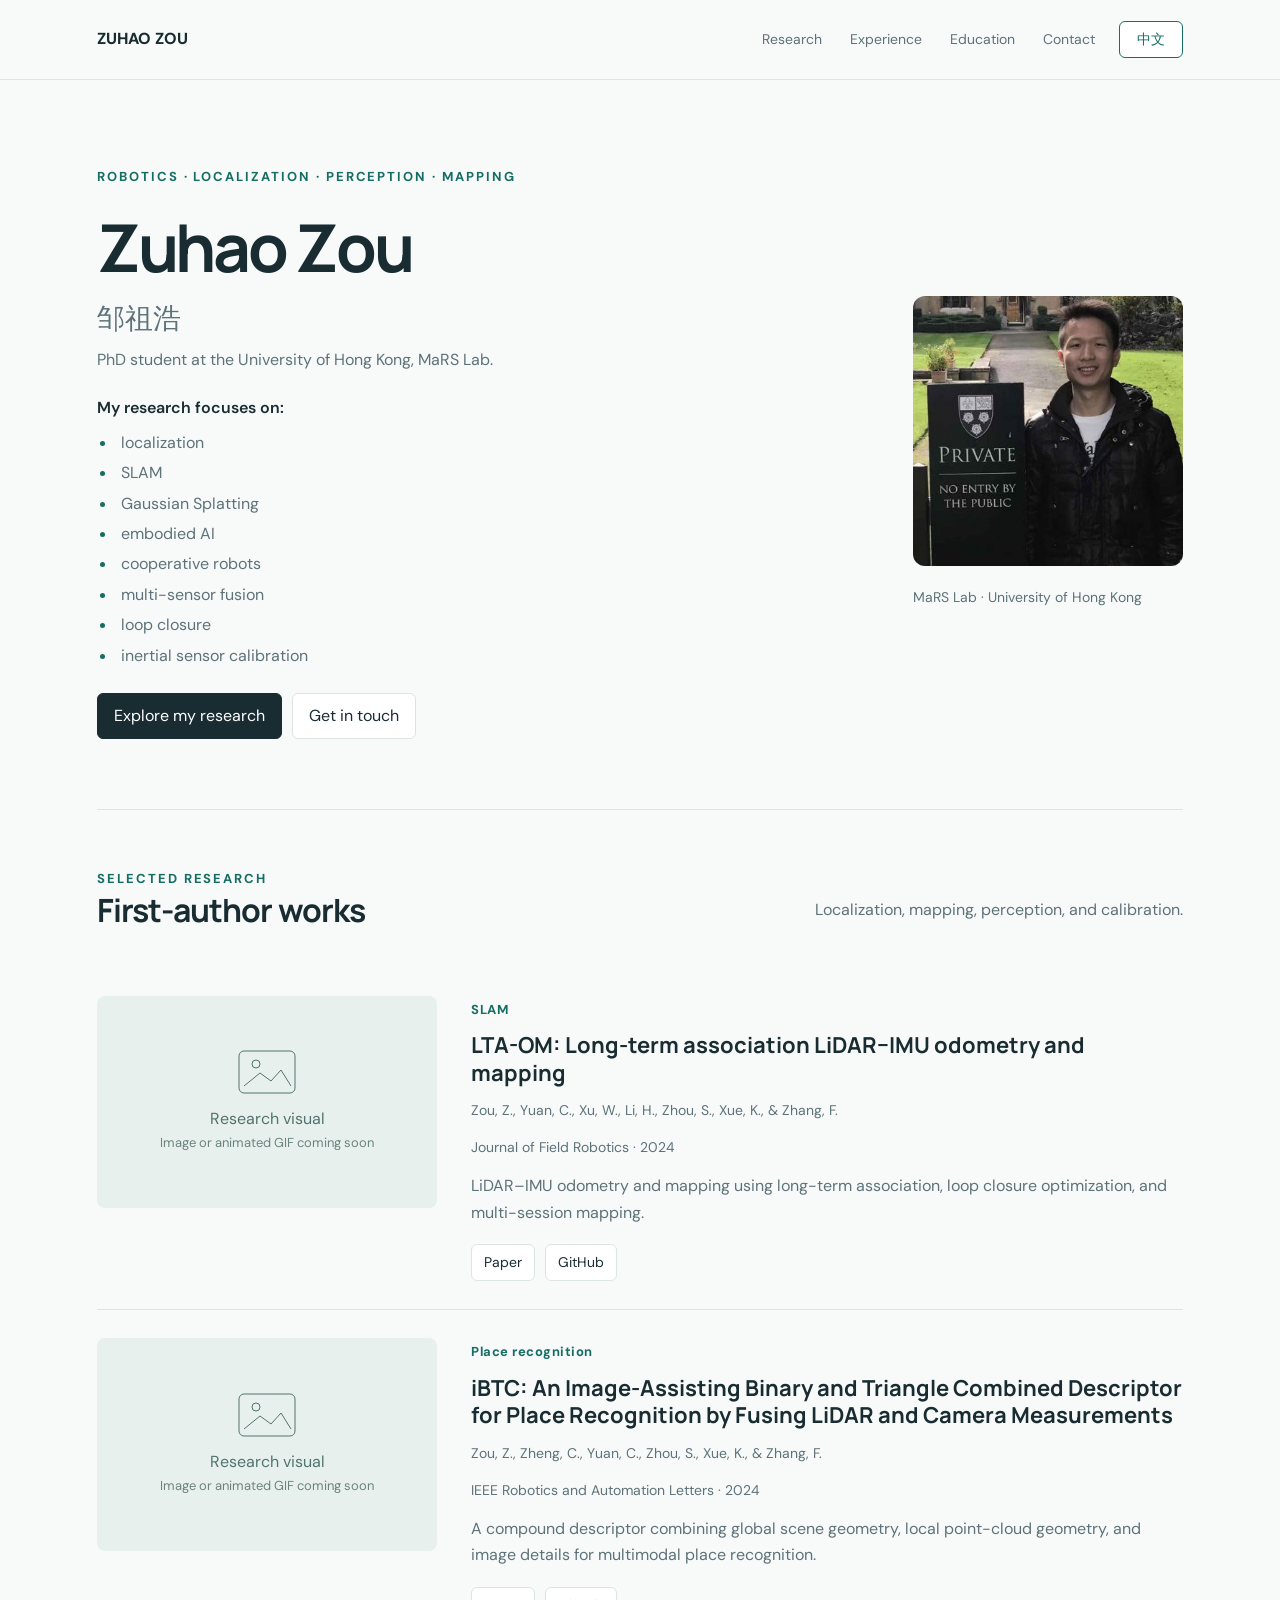
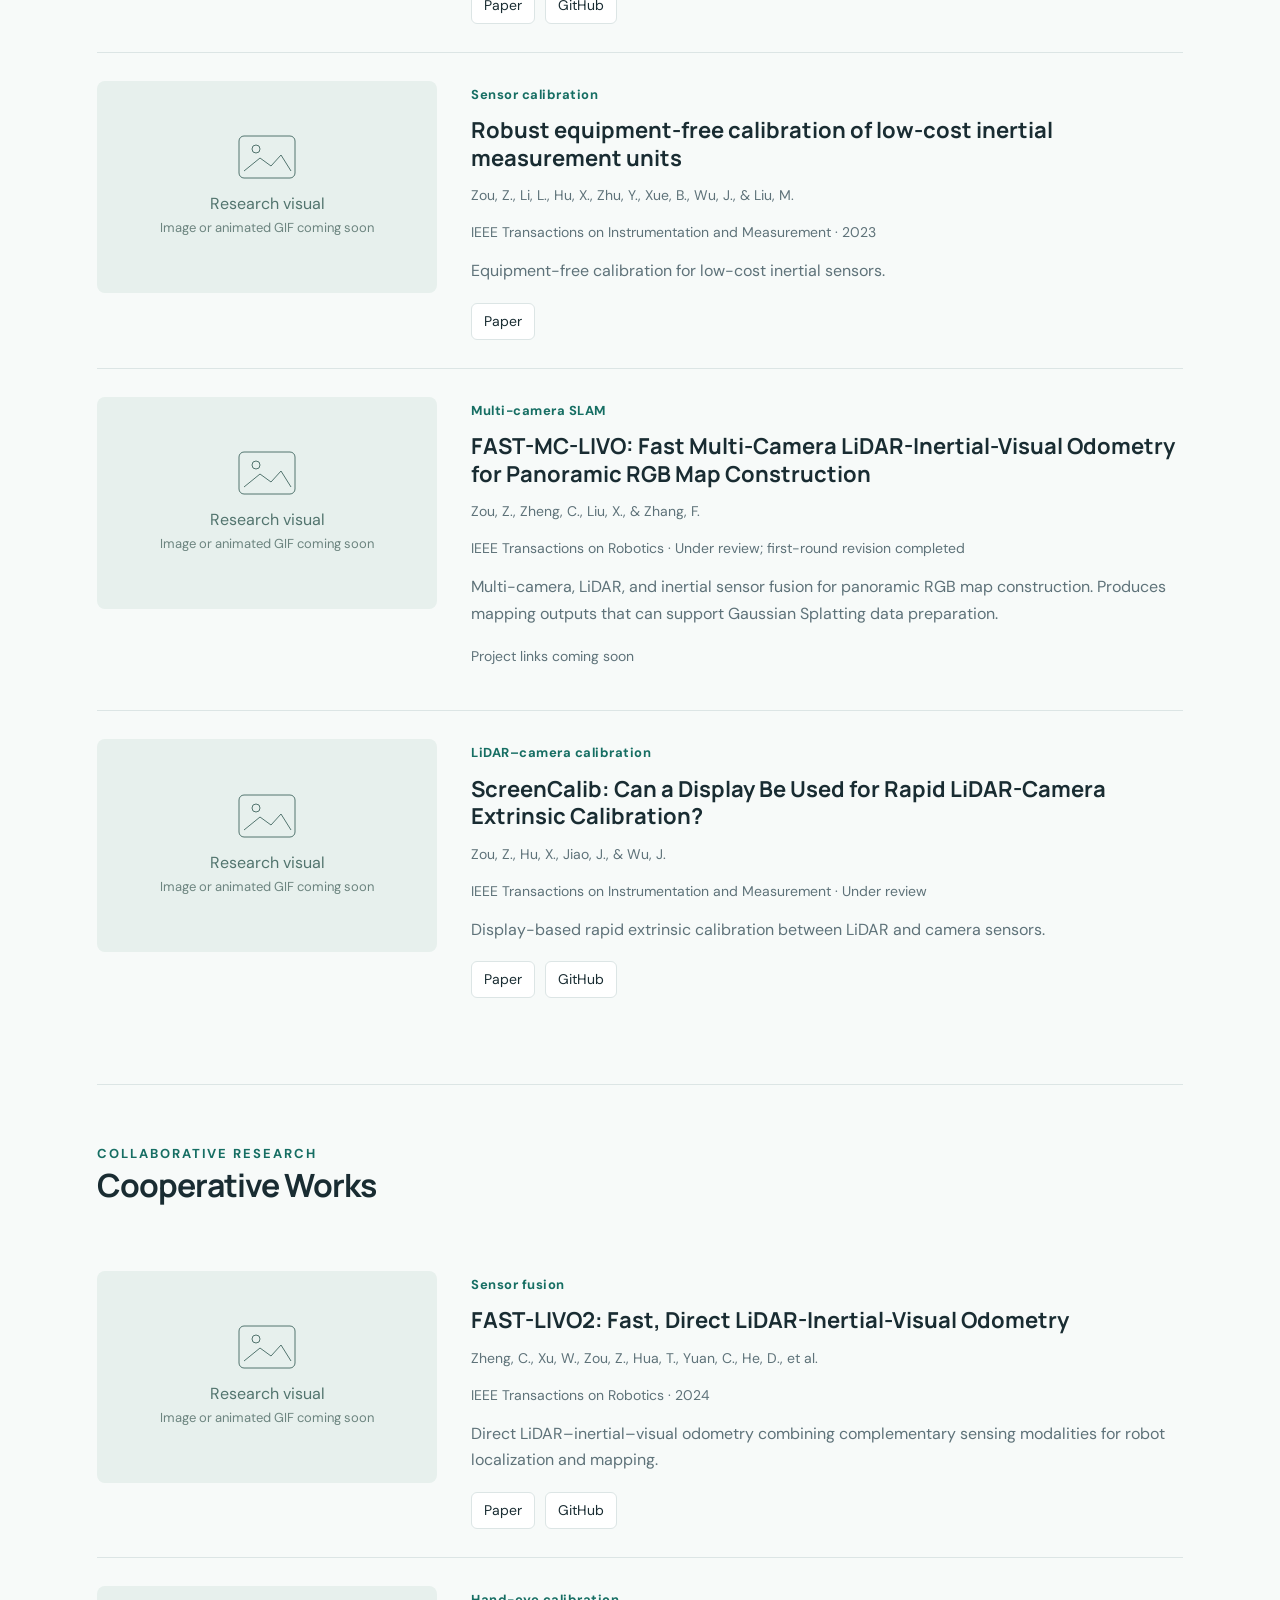
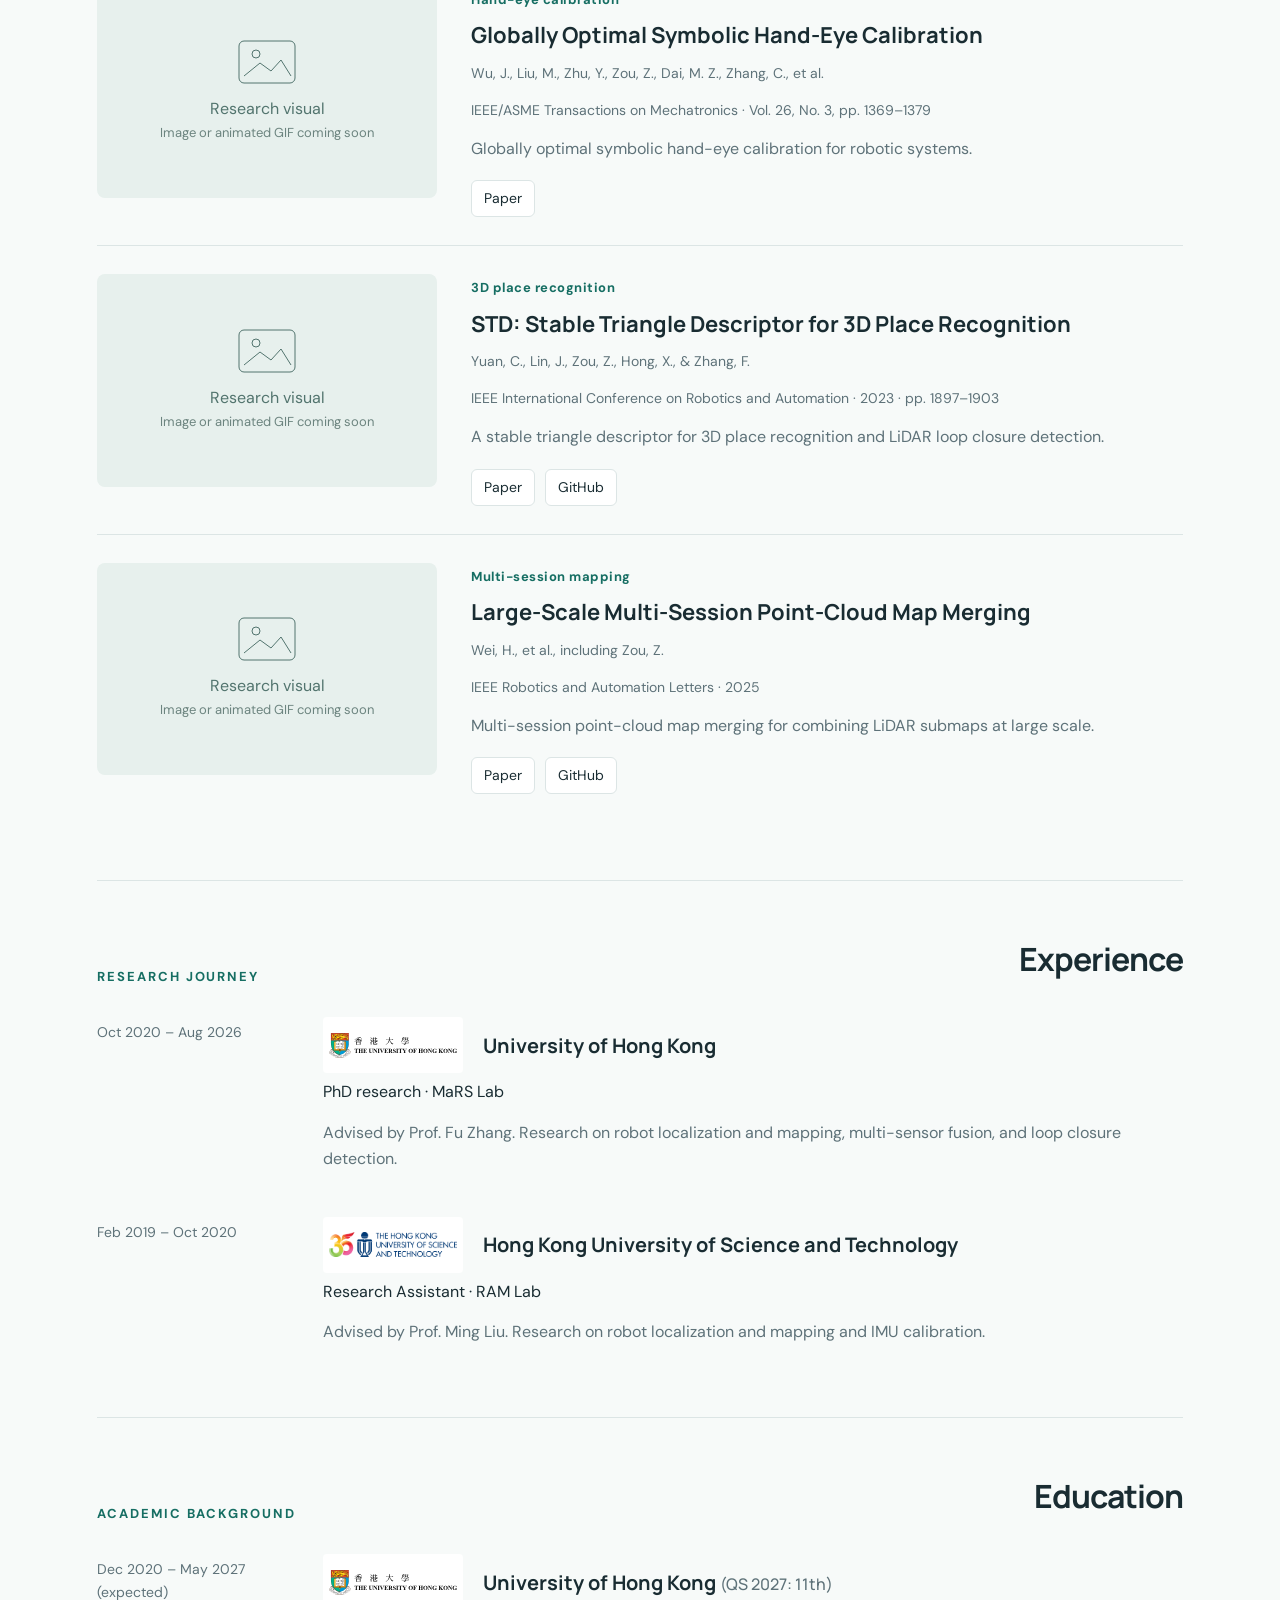
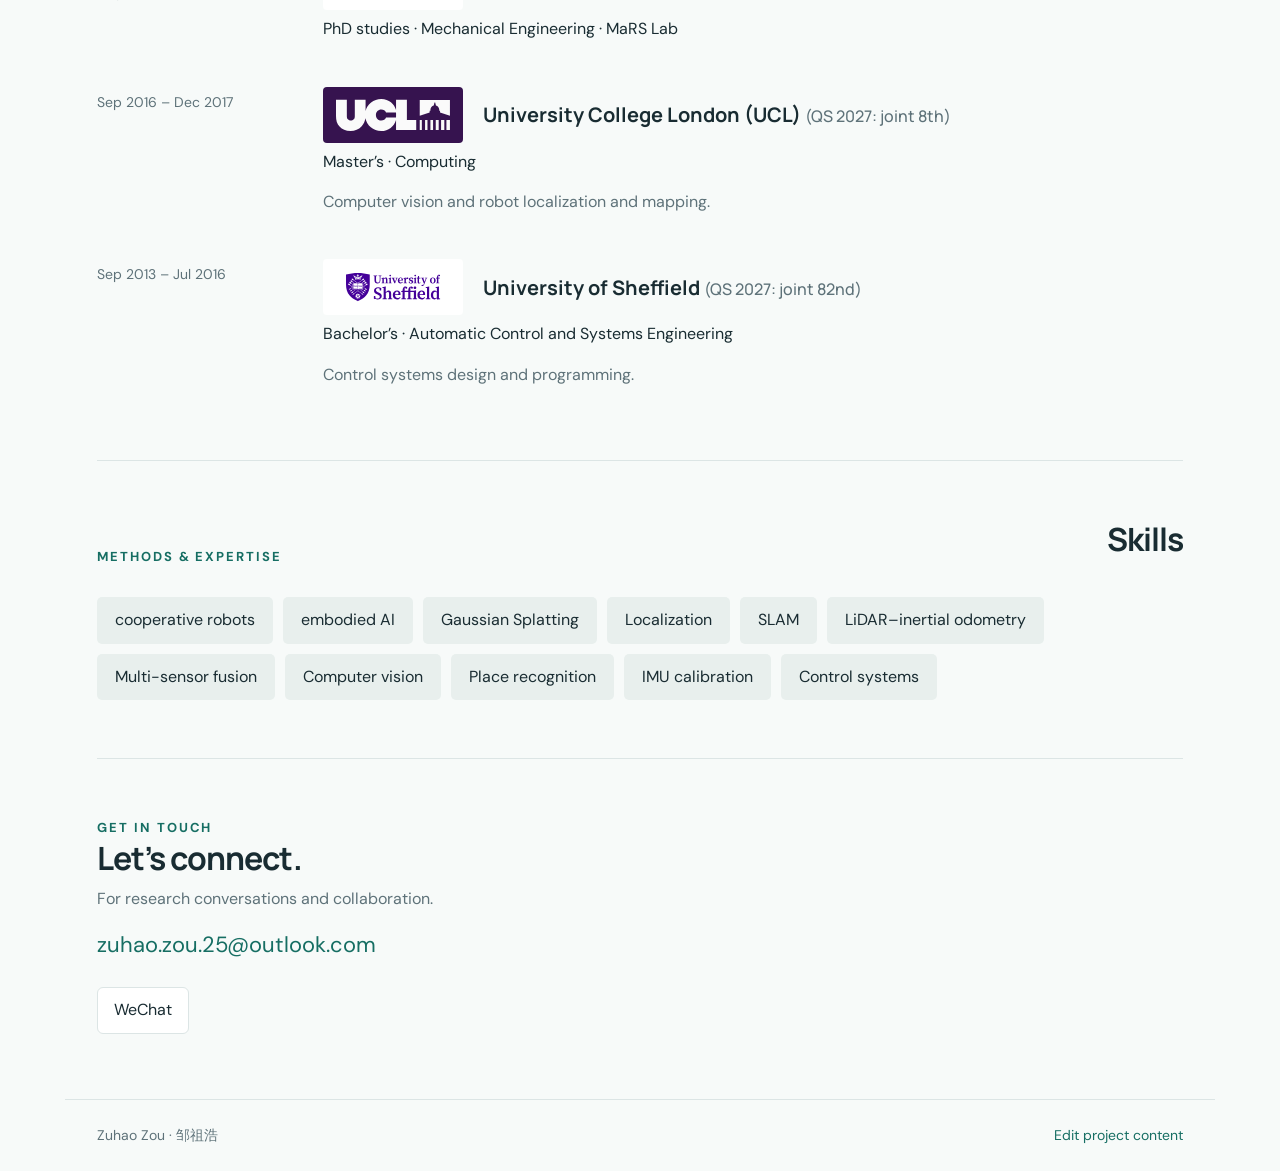
==== commit 765663c6: "Add files via upload" ====
--- a/index.html
+++ b/index.html
@@ -1 +1 @@
-<!doctype html><html lang="en"><head><meta charset="utf-8"><meta name="viewport" content="width=device-width,initial-scale=1"><title>Zuhao Zou | Robotics & Perception</title><meta name="description" content="Zuhao Zou — research in robotics, localization, SLAM, multimodal perception and inertial sensor calibration."><link rel="stylesheet" href="style.css?v=bilingual-1"></head><body><a class="skip" href="#main">Skip to content</a><header><div class="nav"><a class="brand" href="#">ZUHAO ZOU</a><nav aria-label="Main navigation"><a href="#research">Research</a><a href="#experience">Experience</a><a href="#education">Education</a><a href="#contact">Contact</a></nav><button id="language-toggle" class="language-toggle" type="button" aria-label="切换为中文" lang="zh-CN">中文</button></div></header><main id="main"><div class="hero"><div><div class="eyebrow">Robotics · Localization · Perception · Mapping</div><h1>Zuhao Zou<span lang="zh">邹祖浩</span></h1><p class="intro">Researching how robots locate themselves and understand the world.</p><p class="muted">PhD student at the <span class="inline-university"><img src="assets/hku.svg" alt="" width="83" height="16">University of Hong Kong</span>, MaRS Lab. My research focuses on localization, SLAM, Gaussian Splatting, embodied AI, cooperative robots, multi-sensor fusion, loop closure, and inertial sensor calibration.</p><div class="links"><a class="button primary" href="#research">Explore my research</a><a class="button" href="mailto:zuhao.zou.25@outlook.com">Get in touch</a></div></div><aside><img class="portrait" src="assets/portrait.jpeg" alt="Zuhao Zou" width="270" height="270"><div class="caption">MaRS Lab · University of Hong Kong</div></aside></div><section id="research"><div class="section-head"><div><div class="eyebrow">Selected research</div><h2>First-author works</h2></div><p class="muted">Localization, mapping, perception, and calibration.</p></div><div id="draft-notice" hidden class="notice">You are viewing a local draft. Changes are not published.</div><div id="works"></div></section><section id="cooperative-works" aria-labelledby="cooperative-title"><div class="section-head"><div><div class="eyebrow">Collaborative research</div><h2 id="cooperative-title">Cooperative Works</h2></div></div><div id="cooperative-list"></div></section><section id="experience"><div class="section-head"><div class="eyebrow">Research journey</div><h2>Experience</h2></div><div class="rows"><div class="row"><div class="date">Oct 2020 – Aug 2026</div><div><h3 class="university-heading"><img class="university-logo hku-logo" src="assets/hku.svg" alt="" width="140" height="56" loading="lazy"><span>University of Hong Kong</span></h3><p>PhD research · MaRS Lab</p><p class="muted">Advised by Prof. Fu Zhang. Research on robot localization and mapping, multi-sensor fusion, and loop closure detection.</p></div></div><div class="row"><div class="date">Feb 2019 – Oct 2020</div><div><h3 class="university-heading"><img class="university-logo hkust-logo" src="assets/hkust.png" alt="" width="140" height="56" loading="lazy"><span>Hong Kong University of Science and Technology</span></h3><p>Research Assistant · RAM Lab</p><p class="muted">Advised by Prof. Ming Liu. Research on robot localization and mapping and IMU calibration.</p></div></div></div></section><section id="education"><div class="section-head"><div class="eyebrow">Academic background</div><h2>Education</h2></div><div class="rows"><div class="row"><div class="date">Dec 2020 – May 2027<br>(expected)</div><div><h3 class="university-heading"><img class="university-logo hku-logo" src="assets/hku.svg" alt="" width="140" height="56" loading="lazy"><span>University of Hong Kong <span class="university-ranking">(QS 2027: 11th)</span></span></h3><p>PhD studies · Mechanical Engineering · MaRS Lab</p></div></div><div class="row"><div class="date">Sep 2016 – Dec 2017</div><div><h3 class="university-heading"><img class="university-logo ucl-logo" src="assets/ucl.svg" alt="" width="140" height="56" loading="lazy"><span>University College London (UCL) <span class="university-ranking">(QS 2027: joint 8th)</span></span></h3><p>Master’s · Computing</p><p class="muted">Computer vision and robot localization and mapping.</p></div></div><div class="row"><div class="date">Sep 2013 – Jul 2016</div><div><h3 class="university-heading"><img class="university-logo sheffield-logo" src="assets/sheffield.svg" alt="" width="140" height="56" loading="lazy"><span>University of Sheffield <span class="university-ranking">(QS 2027: joint 82nd)</span></span></h3><p>Bachelor’s · Automatic Control and Systems Engineering</p><p class="muted">Control systems design and programming.</p></div></div></div></section><section id="skills"><div class="section-head"><div class="eyebrow">Methods & expertise</div><h2>Skills</h2></div><div class="skills"><span class="skill">cooperative robots</span><span class="skill">embodied AI</span><span class="skill">Gaussian Splatting</span><span class="skill">Localization</span><span class="skill">SLAM</span><span class="skill">LiDAR–inertial odometry</span><span class="skill">Multi-sensor fusion</span><span class="skill">Computer vision</span><span class="skill">Place recognition</span><span class="skill">IMU calibration</span><span class="skill">Control systems</span></div></section><section class="contact" id="contact"><div class="eyebrow">Get in touch</div><h2>Let’s connect.</h2><p class="muted">For research conversations and collaboration.</p><a href="mailto:zuhao.zou.25@outlook.com">zuhao.zou.25@outlook.com</a><div class="links"><button id="wechat-open" class="button" type="button">WeChat</button></div></section></main><dialog id="wechat-dialog" aria-labelledby="wechat-title"><div class="wechat-top"><h2 id="wechat-title">WeChat</h2><button id="wechat-close" type="button">Close</button></div><p id="wechat-id"></p><img id="wechat-qr" alt="WeChat QR code" hidden><p id="wechat-instruction" hidden>Scan this QR code in WeChat to add me.</p><p id="wechat-empty" hidden>WeChat contact details will be added soon.</p><button id="wechat-copy" type="button">Copy WeChat ID</button><p id="wechat-status" role="status" aria-live="polite"></p></dialog><footer><span>Zuhao Zou · 邹祖浩</span><a href="edit.html">Edit project content</a></footer><script src="data.js?v=bilingual-1"></script><script src="translations.js?v=bilingual-1"></script><script src="site.js?v=bilingual-1"></script></body></html>+<!doctype html><html lang="en"><head><meta charset="utf-8"><meta name="viewport" content="width=device-width,initial-scale=1"><title>Zuhao Zou | Robotics & Perception</title><meta name="description" content="Zuhao Zou — research in robotics, localization, SLAM, multimodal perception and inertial sensor calibration."><link rel="stylesheet" href="style.css?v=research-bullets-1"></head><body><a class="skip" href="#main">Skip to content</a><header><div class="nav"><a class="brand" href="#">ZUHAO ZOU</a><nav aria-label="Main navigation"><a href="#research">Research</a><a href="#experience">Experience</a><a href="#education">Education</a><a href="#contact">Contact</a></nav><button id="language-toggle" class="language-toggle" type="button" aria-label="切换为中文" lang="zh-CN">中文</button></div></header><main id="main"><div class="hero"><div><div class="eyebrow">Robotics · Localization · Perception · Mapping</div><h1>Zuhao Zou<span lang="zh">邹祖浩</span></h1><p class="muted">PhD student at the University of Hong Kong, MaRS Lab.</p><p class="research-label">My research focuses on:</p><ul class="research-topics"><li>localization</li><li>SLAM</li><li>Gaussian Splatting</li><li>embodied AI</li><li>cooperative robots</li><li>multi-sensor fusion</li><li>loop closure</li><li>inertial sensor calibration</li></ul><div class="links"><a class="button primary" href="#research">Explore my research</a><a class="button" href="mailto:zuhao.zou.25@outlook.com">Get in touch</a></div></div><aside><img class="portrait" src="assets/portrait.jpeg" alt="Zuhao Zou" width="270" height="270"><div class="caption">MaRS Lab · University of Hong Kong</div></aside></div><section id="research"><div class="section-head"><div><div class="eyebrow">Selected research</div><h2>First-author works</h2></div><p class="muted">Localization, mapping, perception, and calibration.</p></div><div id="draft-notice" hidden class="notice">You are viewing a local draft. Changes are not published.</div><div id="works"></div></section><section id="cooperative-works" aria-labelledby="cooperative-title"><div class="section-head"><div><div class="eyebrow">Collaborative research</div><h2 id="cooperative-title">Cooperative Works</h2></div></div><div id="cooperative-list"></div></section><section id="experience"><div class="section-head"><div class="eyebrow">Research journey</div><h2>Experience</h2></div><div class="rows"><div class="row"><div class="date">Oct 2020 – Aug 2026</div><div><h3 class="university-heading"><img class="university-logo hku-logo" src="assets/hku.svg" alt="" width="140" height="56" loading="lazy"><span>University of Hong Kong</span></h3><p>PhD research · MaRS Lab</p><p class="muted">Advised by Prof. Fu Zhang. Research on robot localization and mapping, multi-sensor fusion, and loop closure detection.</p></div></div><div class="row"><div class="date">Feb 2019 – Oct 2020</div><div><h3 class="university-heading"><img class="university-logo hkust-logo" src="assets/hkust.png" alt="" width="140" height="56" loading="lazy"><span>Hong Kong University of Science and Technology</span></h3><p>Research Assistant · RAM Lab</p><p class="muted">Advised by Prof. Ming Liu. Research on robot localization and mapping and IMU calibration.</p></div></div></div></section><section id="education"><div class="section-head"><div class="eyebrow">Academic background</div><h2>Education</h2></div><div class="rows"><div class="row"><div class="date">Dec 2020 – May 2027<br>(expected)</div><div><h3 class="university-heading"><img class="university-logo hku-logo" src="assets/hku.svg" alt="" width="140" height="56" loading="lazy"><span>University of Hong Kong <span class="university-ranking">(QS 2027: 11th)</span></span></h3><p>PhD studies · Mechanical Engineering · MaRS Lab</p></div></div><div class="row"><div class="date">Sep 2016 – Dec 2017</div><div><h3 class="university-heading"><img class="university-logo ucl-logo" src="assets/ucl.svg" alt="" width="140" height="56" loading="lazy"><span>University College London (UCL) <span class="university-ranking">(QS 2027: joint 8th)</span></span></h3><p>Master’s · Computing</p><p class="muted">Computer vision and robot localization and mapping.</p></div></div><div class="row"><div class="date">Sep 2013 – Jul 2016</div><div><h3 class="university-heading"><img class="university-logo sheffield-logo" src="assets/sheffield.svg" alt="" width="140" height="56" loading="lazy"><span>University of Sheffield <span class="university-ranking">(QS 2027: joint 82nd)</span></span></h3><p>Bachelor’s · Automatic Control and Systems Engineering</p><p class="muted">Control systems design and programming.</p></div></div></div></section><section id="skills"><div class="section-head"><div class="eyebrow">Methods & expertise</div><h2>Skills</h2></div><div class="skills"><span class="skill">cooperative robots</span><span class="skill">embodied AI</span><span class="skill">Gaussian Splatting</span><span class="skill">Localization</span><span class="skill">SLAM</span><span class="skill">LiDAR–inertial odometry</span><span class="skill">Multi-sensor fusion</span><span class="skill">Computer vision</span><span class="skill">Place recognition</span><span class="skill">IMU calibration</span><span class="skill">Control systems</span></div></section><section class="contact" id="contact"><div class="eyebrow">Get in touch</div><h2>Let’s connect.</h2><p class="muted">For research conversations and collaboration.</p><a href="mailto:zuhao.zou.25@outlook.com">zuhao.zou.25@outlook.com</a><div class="links"><button id="wechat-open" class="button" type="button">WeChat</button></div></section></main><dialog id="wechat-dialog" aria-labelledby="wechat-title"><div class="wechat-top"><h2 id="wechat-title">WeChat</h2><button id="wechat-close" type="button">Close</button></div><p id="wechat-id"></p><img id="wechat-qr" alt="WeChat QR code" hidden><p id="wechat-instruction" hidden>Scan this QR code in WeChat to add me.</p><p id="wechat-empty" hidden>WeChat contact details will be added soon.</p><button id="wechat-copy" type="button">Copy WeChat ID</button><p id="wechat-status" role="status" aria-live="polite"></p></dialog><footer><span>Zuhao Zou · 邹祖浩</span><a href="edit.html">Edit project content</a></footer><script src="data.js?v=bilingual-1"></script><script src="translations.js?v=research-bullets-1"></script><script src="site.js?v=bilingual-1"></script></body></html>
--- a/style.css
+++ b/style.css
@@ -4,3 +4,5 @@
 .university-heading{display:flex;align-items:center;gap:20px}.university-logo{width:140px;height:56px;object-fit:contain;flex:0 0 140px;background:#fff;padding:6px;border-radius:4px}.ucl-logo{background:#36134f;padding:12px}.university-ranking{font-size:16px;font-weight:500;color:var(--muted)}.inline-university img{display:inline-block;vertical-align:middle;width:83px;height:20px;object-fit:contain;margin-right:6px}.inline-university{display:inline}.caption .inline-university img{width:62px;height:16px}@media(max-width:760px){.university-heading{gap:14px}.university-logo{width:100px;flex-basis:100px;height:48px}.row h3{font-size:18px}.university-ranking{display:block;font-size:14px;margin-top:6px}}
 
 .nav nav{margin-left:auto}.language-toggle{flex-shrink:0;font-size:14px;padding:6px 12px;min-width:64px;border-color:#166e63;color:#166e63}.wechat-top{display:flex;align-items:center;justify-content:space-between;gap:24px}dialog{max-width:min(440px,calc(100vw - 32px));width:100%;padding:28px;border:1px solid var(--line);border-radius:12px;color:var(--ink);background:var(--bg)}dialog::backdrop{background:#152c3277}#wechat-id{overflow-wrap:anywhere;user-select:text;font-size:20px;margin-top:18px}#wechat-qr{max-width:260px;width:100%;height:auto;margin:12px auto}#wechat-status{margin:12px 0 0;font-size:14px}.original-title{font-size:14px;color:var(--muted)}html[lang="zh-CN"] body{font-family:'PingFang SC','Microsoft YaHei','DM Sans',sans-serif}html[lang="zh-CN"] .eyebrow{letter-spacing:.08em}@media(max-width:760px){.nav .brand{order:0}.nav .language-toggle{order:1;margin-left:auto}.nav nav{order:2;width:100%;justify-content:space-between;margin-left:0}.nav{gap:12px}}
+
+.research-label{margin:22px 0 8px;font-weight:600}.research-topics{margin:0;padding-left:1.25rem;color:var(--muted)}.research-topics li{padding-left:4px;margin:4px 0}.research-topics li::marker{color:var(--accent)}
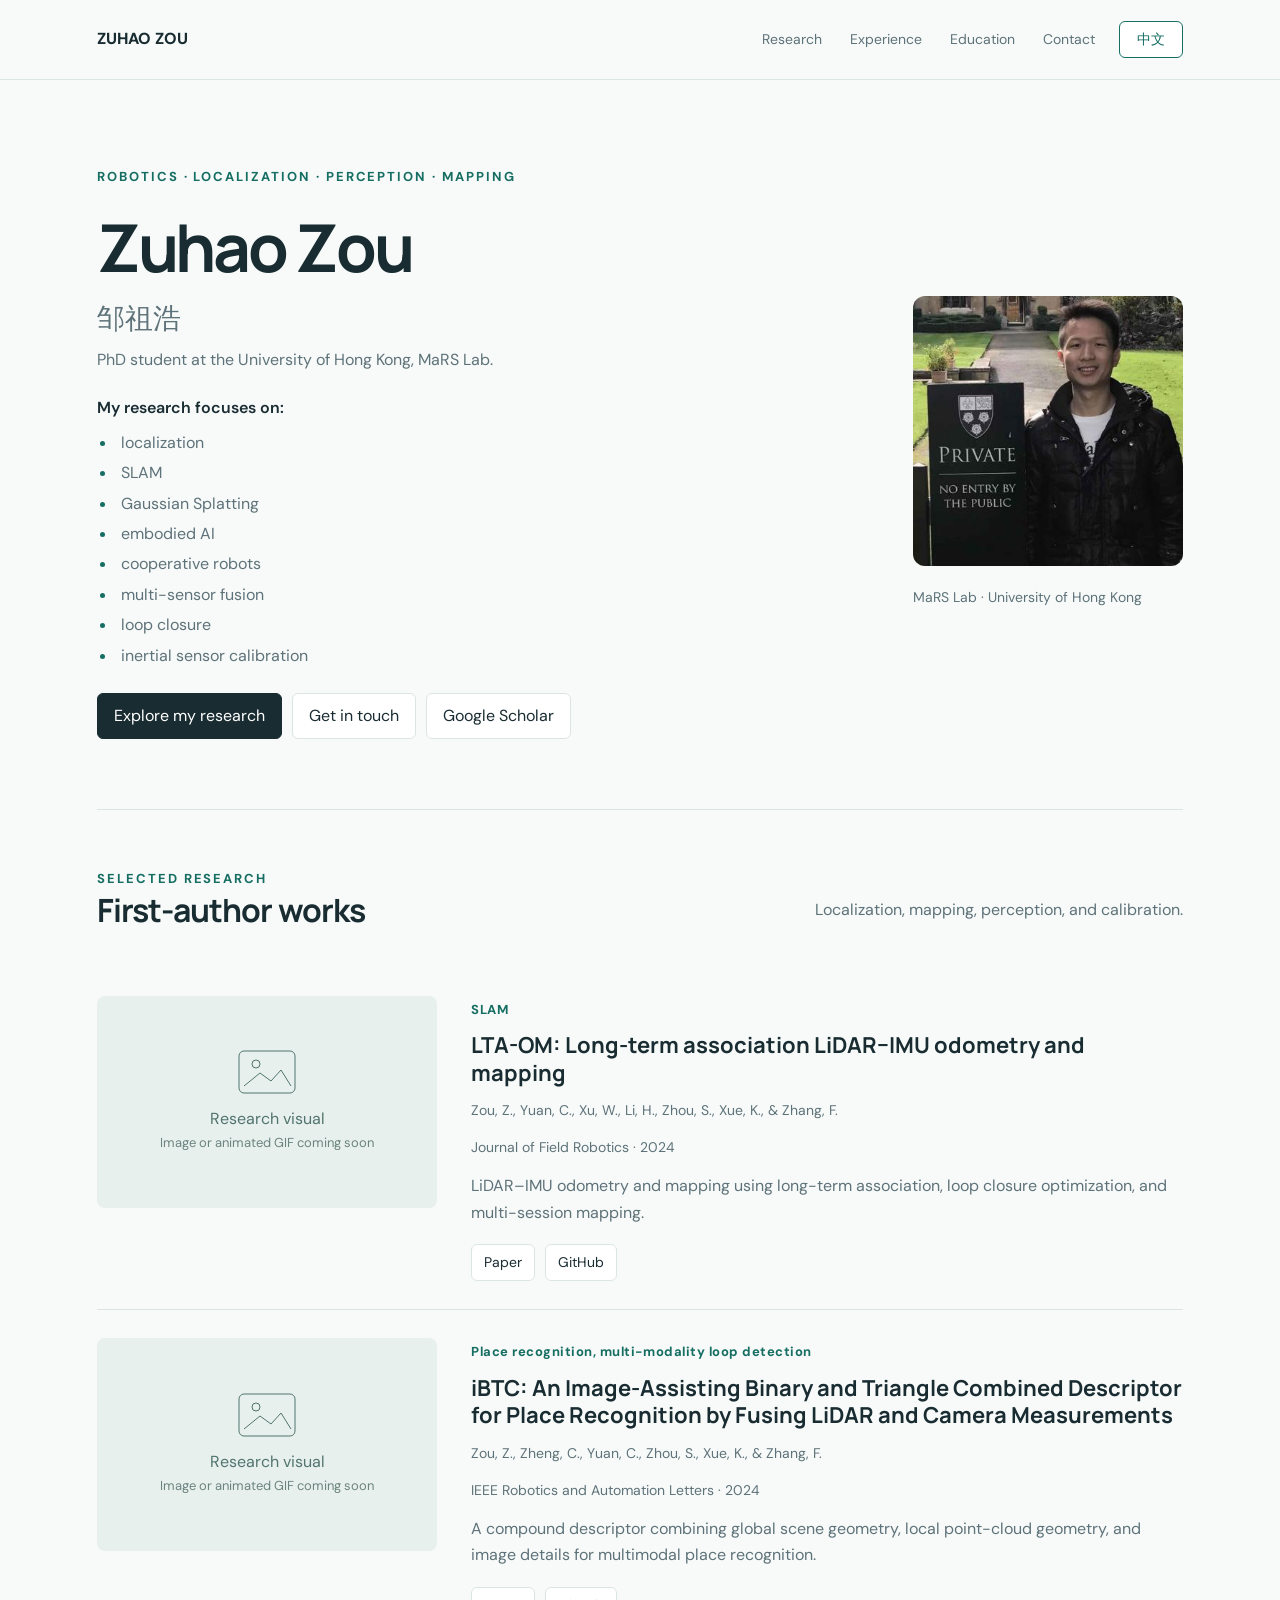
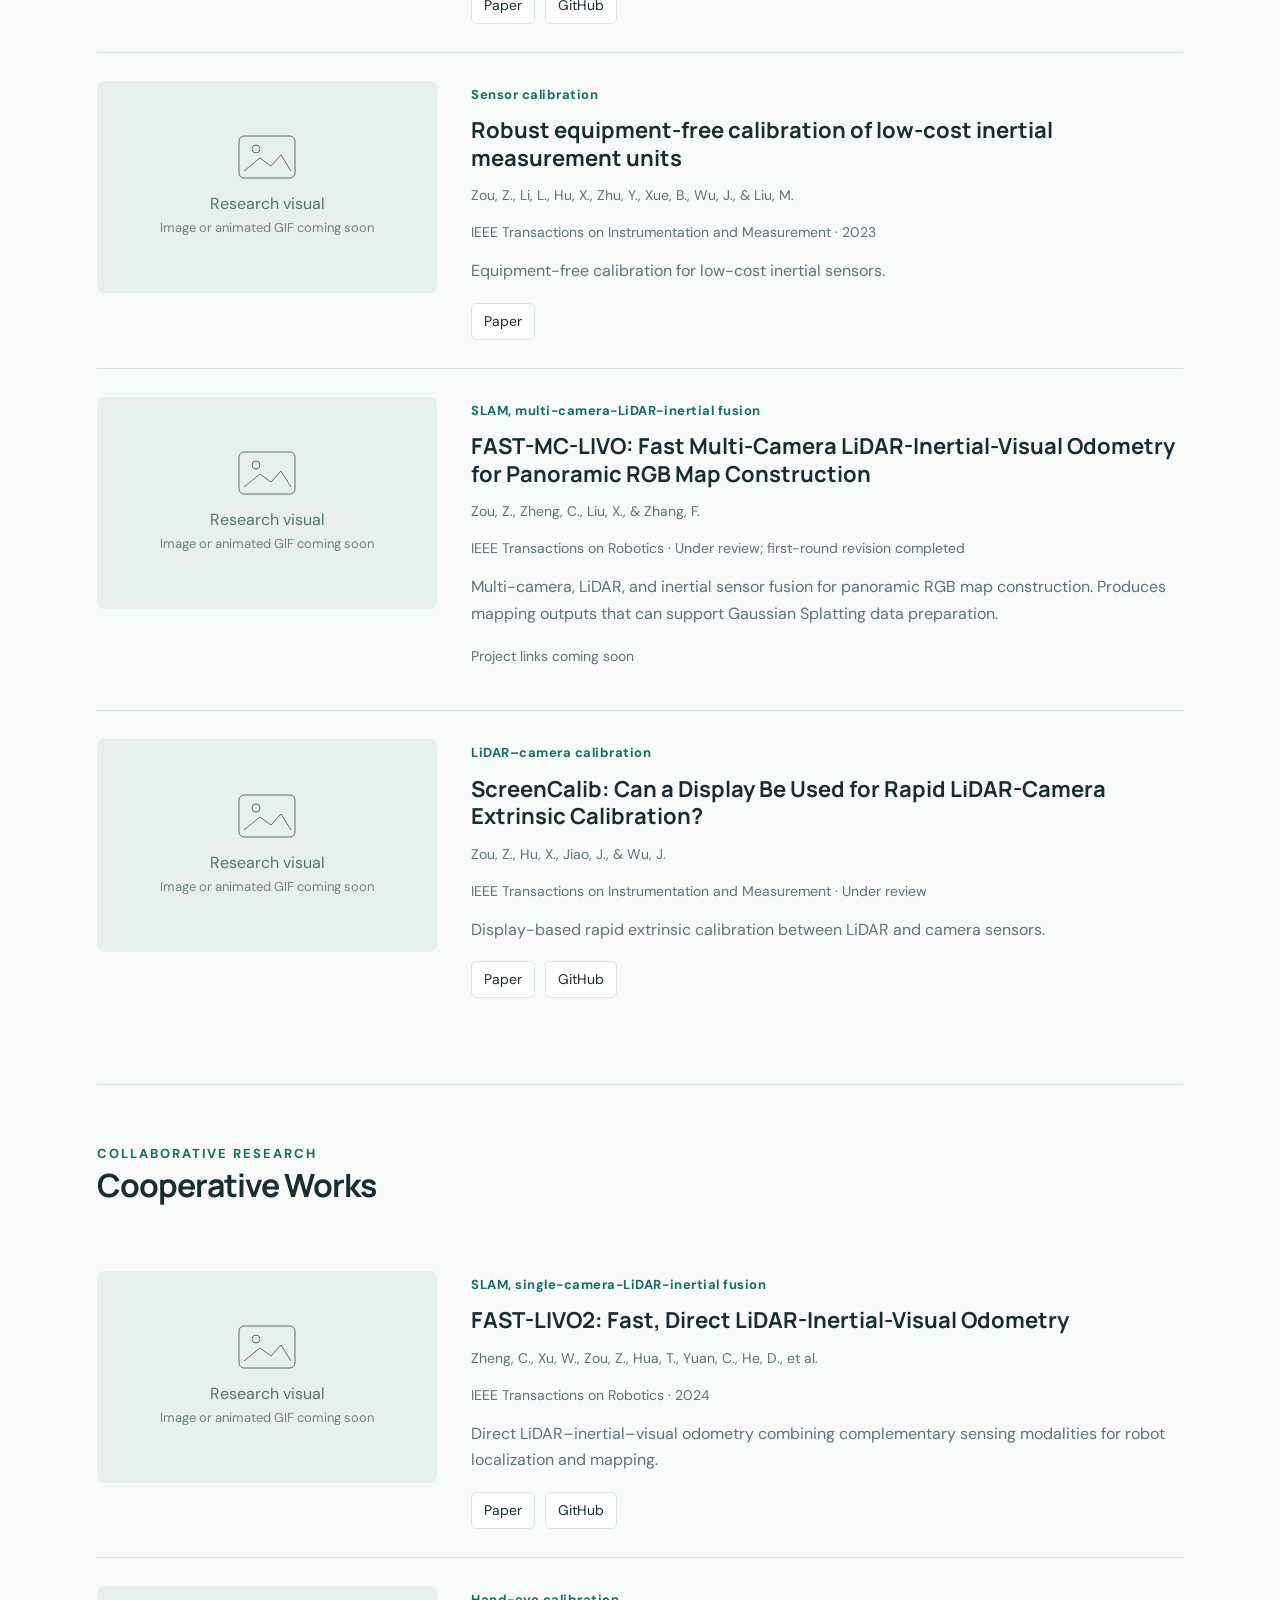
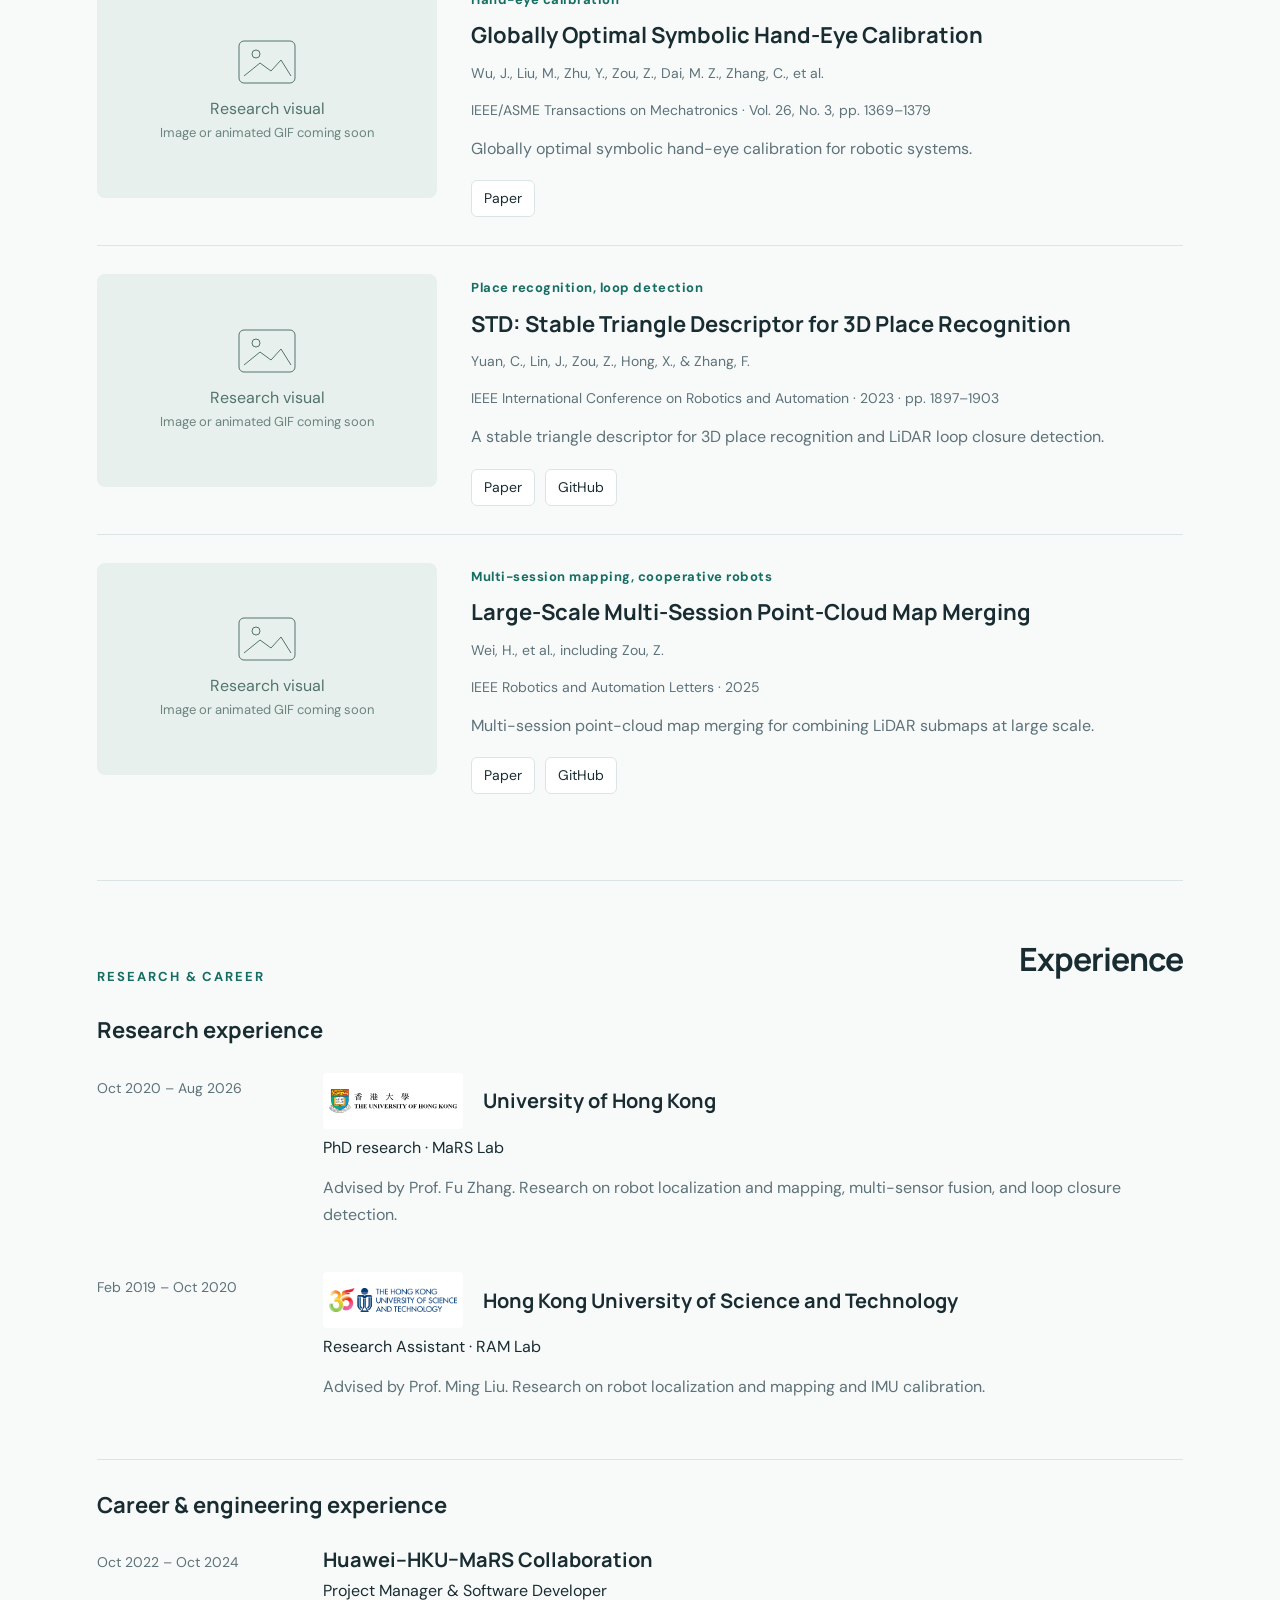
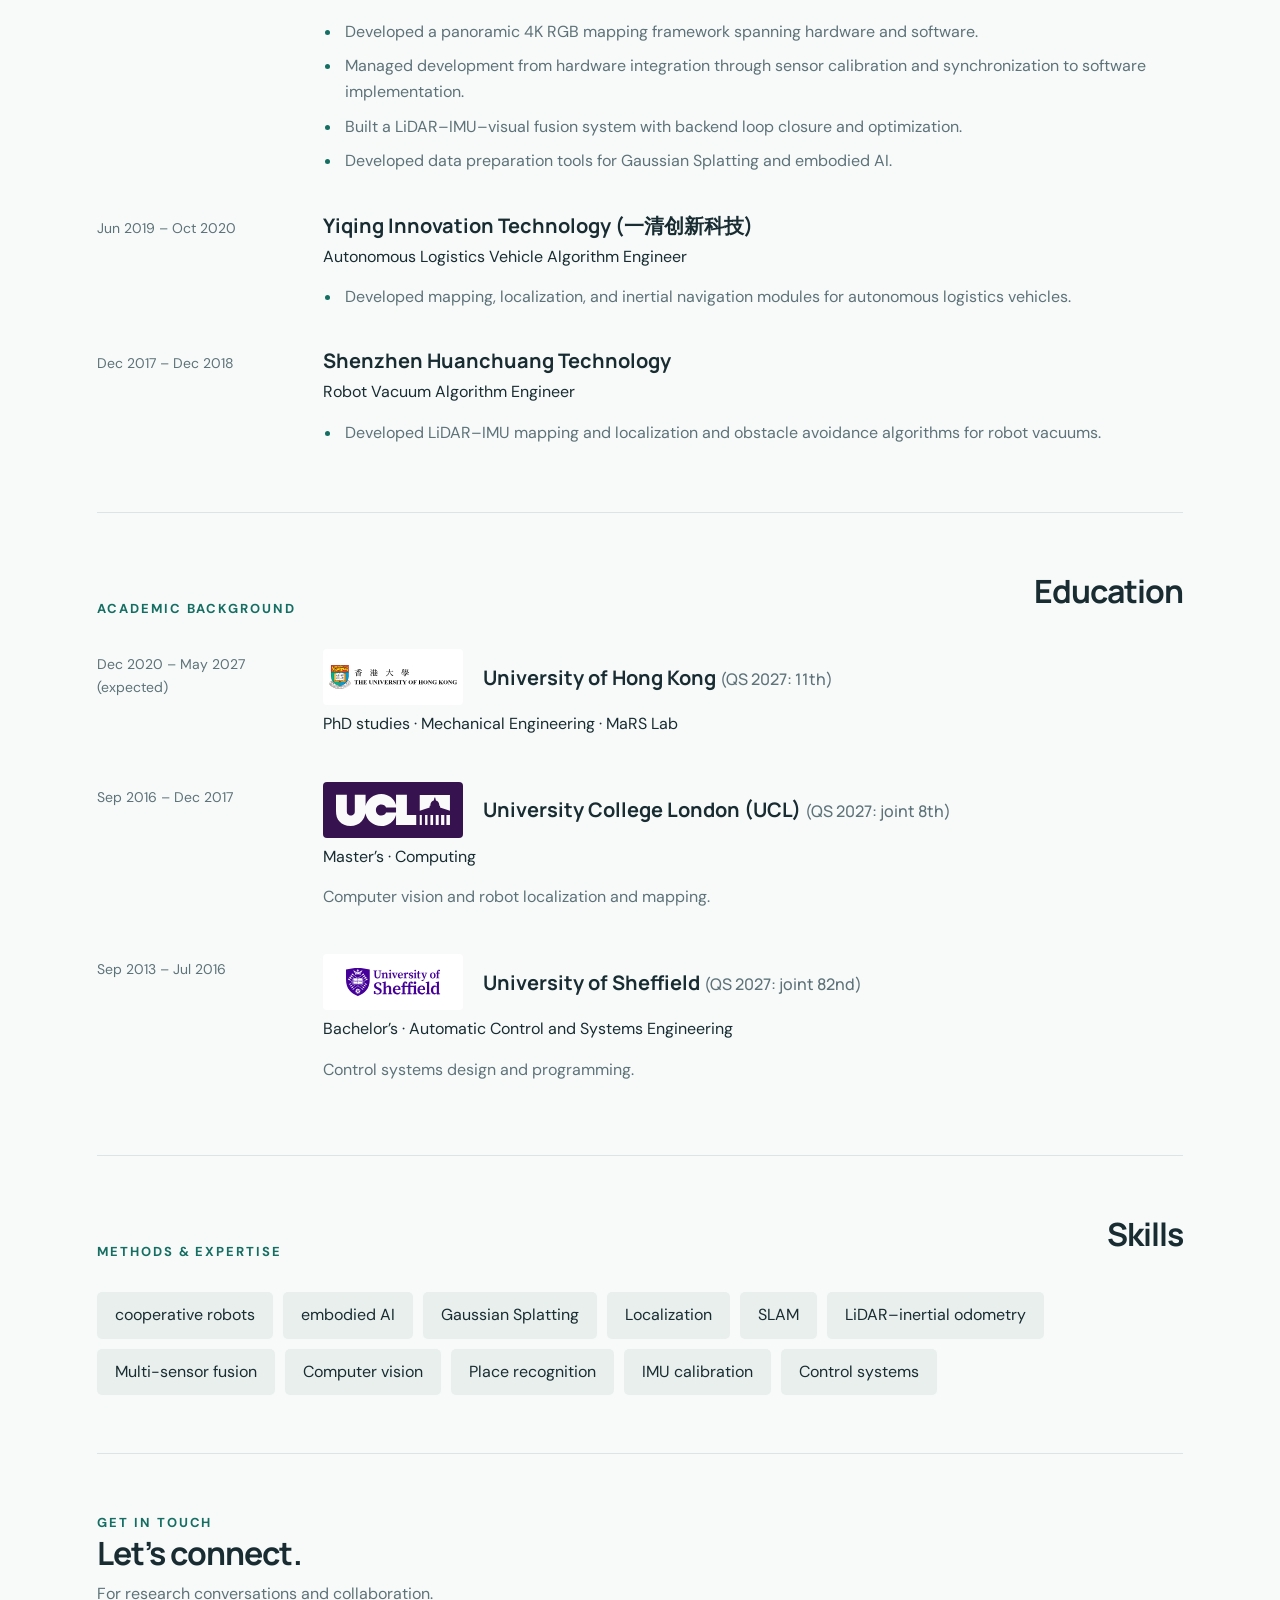
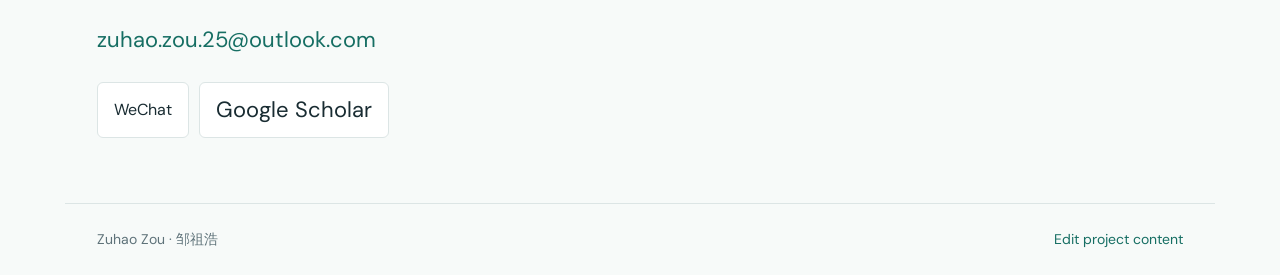
==== commit c1817ede: "Add files via upload" ====
--- a/index.html
+++ b/index.html
@@ -1 +1 @@
-<!doctype html><html lang="en"><head><meta charset="utf-8"><meta name="viewport" content="width=device-width,initial-scale=1"><title>Zuhao Zou | Robotics & Perception</title><meta name="description" content="Zuhao Zou — research in robotics, localization, SLAM, multimodal perception and inertial sensor calibration."><link rel="stylesheet" href="style.css?v=research-bullets-1"></head><body><a class="skip" href="#main">Skip to content</a><header><div class="nav"><a class="brand" href="#">ZUHAO ZOU</a><nav aria-label="Main navigation"><a href="#research">Research</a><a href="#experience">Experience</a><a href="#education">Education</a><a href="#contact">Contact</a></nav><button id="language-toggle" class="language-toggle" type="button" aria-label="切换为中文" lang="zh-CN">中文</button></div></header><main id="main"><div class="hero"><div><div class="eyebrow">Robotics · Localization · Perception · Mapping</div><h1>Zuhao Zou<span lang="zh">邹祖浩</span></h1><p class="muted">PhD student at the University of Hong Kong, MaRS Lab.</p><p class="research-label">My research focuses on:</p><ul class="research-topics"><li>localization</li><li>SLAM</li><li>Gaussian Splatting</li><li>embodied AI</li><li>cooperative robots</li><li>multi-sensor fusion</li><li>loop closure</li><li>inertial sensor calibration</li></ul><div class="links"><a class="button primary" href="#research">Explore my research</a><a class="button" href="mailto:zuhao.zou.25@outlook.com">Get in touch</a></div></div><aside><img class="portrait" src="assets/portrait.jpeg" alt="Zuhao Zou" width="270" height="270"><div class="caption">MaRS Lab · University of Hong Kong</div></aside></div><section id="research"><div class="section-head"><div><div class="eyebrow">Selected research</div><h2>First-author works</h2></div><p class="muted">Localization, mapping, perception, and calibration.</p></div><div id="draft-notice" hidden class="notice">You are viewing a local draft. Changes are not published.</div><div id="works"></div></section><section id="cooperative-works" aria-labelledby="cooperative-title"><div class="section-head"><div><div class="eyebrow">Collaborative research</div><h2 id="cooperative-title">Cooperative Works</h2></div></div><div id="cooperative-list"></div></section><section id="experience"><div class="section-head"><div class="eyebrow">Research journey</div><h2>Experience</h2></div><div class="rows"><div class="row"><div class="date">Oct 2020 – Aug 2026</div><div><h3 class="university-heading"><img class="university-logo hku-logo" src="assets/hku.svg" alt="" width="140" height="56" loading="lazy"><span>University of Hong Kong</span></h3><p>PhD research · MaRS Lab</p><p class="muted">Advised by Prof. Fu Zhang. Research on robot localization and mapping, multi-sensor fusion, and loop closure detection.</p></div></div><div class="row"><div class="date">Feb 2019 – Oct 2020</div><div><h3 class="university-heading"><img class="university-logo hkust-logo" src="assets/hkust.png" alt="" width="140" height="56" loading="lazy"><span>Hong Kong University of Science and Technology</span></h3><p>Research Assistant · RAM Lab</p><p class="muted">Advised by Prof. Ming Liu. Research on robot localization and mapping and IMU calibration.</p></div></div></div></section><section id="education"><div class="section-head"><div class="eyebrow">Academic background</div><h2>Education</h2></div><div class="rows"><div class="row"><div class="date">Dec 2020 – May 2027<br>(expected)</div><div><h3 class="university-heading"><img class="university-logo hku-logo" src="assets/hku.svg" alt="" width="140" height="56" loading="lazy"><span>University of Hong Kong <span class="university-ranking">(QS 2027: 11th)</span></span></h3><p>PhD studies · Mechanical Engineering · MaRS Lab</p></div></div><div class="row"><div class="date">Sep 2016 – Dec 2017</div><div><h3 class="university-heading"><img class="university-logo ucl-logo" src="assets/ucl.svg" alt="" width="140" height="56" loading="lazy"><span>University College London (UCL) <span class="university-ranking">(QS 2027: joint 8th)</span></span></h3><p>Master’s · Computing</p><p class="muted">Computer vision and robot localization and mapping.</p></div></div><div class="row"><div class="date">Sep 2013 – Jul 2016</div><div><h3 class="university-heading"><img class="university-logo sheffield-logo" src="assets/sheffield.svg" alt="" width="140" height="56" loading="lazy"><span>University of Sheffield <span class="university-ranking">(QS 2027: joint 82nd)</span></span></h3><p>Bachelor’s · Automatic Control and Systems Engineering</p><p class="muted">Control systems design and programming.</p></div></div></div></section><section id="skills"><div class="section-head"><div class="eyebrow">Methods & expertise</div><h2>Skills</h2></div><div class="skills"><span class="skill">cooperative robots</span><span class="skill">embodied AI</span><span class="skill">Gaussian Splatting</span><span class="skill">Localization</span><span class="skill">SLAM</span><span class="skill">LiDAR–inertial odometry</span><span class="skill">Multi-sensor fusion</span><span class="skill">Computer vision</span><span class="skill">Place recognition</span><span class="skill">IMU calibration</span><span class="skill">Control systems</span></div></section><section class="contact" id="contact"><div class="eyebrow">Get in touch</div><h2>Let’s connect.</h2><p class="muted">For research conversations and collaboration.</p><a href="mailto:zuhao.zou.25@outlook.com">zuhao.zou.25@outlook.com</a><div class="links"><button id="wechat-open" class="button" type="button">WeChat</button></div></section></main><dialog id="wechat-dialog" aria-labelledby="wechat-title"><div class="wechat-top"><h2 id="wechat-title">WeChat</h2><button id="wechat-close" type="button">Close</button></div><p id="wechat-id"></p><img id="wechat-qr" alt="WeChat QR code" hidden><p id="wechat-instruction" hidden>Scan this QR code in WeChat to add me.</p><p id="wechat-empty" hidden>WeChat contact details will be added soon.</p><button id="wechat-copy" type="button">Copy WeChat ID</button><p id="wechat-status" role="status" aria-live="polite"></p></dialog><footer><span>Zuhao Zou · 邹祖浩</span><a href="edit.html">Edit project content</a></footer><script src="data.js?v=bilingual-1"></script><script src="translations.js?v=research-bullets-1"></script><script src="site.js?v=bilingual-1"></script></body></html>+<!doctype html><html lang="en"><head><meta charset="utf-8"><meta name="viewport" content="width=device-width,initial-scale=1"><title>Zuhao Zou | Robotics & Perception</title><meta name="description" content="Zuhao Zou — research in robotics, localization, SLAM, multimodal perception and inertial sensor calibration."><link rel="stylesheet" href="style.css?v=career-1"></head><body><a class="skip" href="#main">Skip to content</a><header><div class="nav"><a class="brand" href="#">ZUHAO ZOU</a><nav aria-label="Main navigation"><a href="#research">Research</a><a href="#experience">Experience</a><a href="#education">Education</a><a href="#contact">Contact</a></nav><button id="language-toggle" class="language-toggle" type="button" aria-label="切换为中文" lang="zh-CN">中文</button></div></header><main id="main"><div class="hero"><div><div class="eyebrow">Robotics · Localization · Perception · Mapping</div><h1>Zuhao Zou<span lang="zh">邹祖浩</span></h1><p class="muted">PhD student at the University of Hong Kong, MaRS Lab.</p><p class="research-label">My research focuses on:</p><ul class="research-topics"><li>localization</li><li>SLAM</li><li>Gaussian Splatting</li><li>embodied AI</li><li>cooperative robots</li><li>multi-sensor fusion</li><li>loop closure</li><li>inertial sensor calibration</li></ul><div class="links"><a class="button primary" href="#research">Explore my research</a><a class="button" href="mailto:zuhao.zou.25@outlook.com">Get in touch</a><a class="button" href="https://scholar.google.com/citations?hl=en&amp;user=mcDnbBYAAAAJ&amp;view_op=list_works" target="_blank" rel="noopener noreferrer">Google Scholar</a></div></div><aside><img class="portrait" src="assets/portrait.jpeg" alt="Zuhao Zou" width="270" height="270"><div class="caption">MaRS Lab · University of Hong Kong</div></aside></div><section id="research"><div class="section-head"><div><div class="eyebrow">Selected research</div><h2>First-author works</h2></div><p class="muted">Localization, mapping, perception, and calibration.</p></div><div id="draft-notice" hidden class="notice">You are viewing a local draft. Changes are not published.</div><div id="works"></div></section><section id="cooperative-works" aria-labelledby="cooperative-title"><div class="section-head"><div><div class="eyebrow">Collaborative research</div><h2 id="cooperative-title">Cooperative Works</h2></div></div><div id="cooperative-list"></div></section><section id="experience"><div class="section-head"><div class="eyebrow">Research & career</div><h2>Experience</h2></div><h3 class="experience-subheading">Research experience</h3><div class="rows"><div class="row"><div class="date">Oct 2020 – Aug 2026</div><div><h3 class="university-heading"><img class="university-logo hku-logo" src="assets/hku.svg" alt="" width="140" height="56" loading="lazy"><span>University of Hong Kong</span></h3><p>PhD research · MaRS Lab</p><p class="muted">Advised by Prof. Fu Zhang. Research on robot localization and mapping, multi-sensor fusion, and loop closure detection.</p></div></div><div class="row"><div class="date">Feb 2019 – Oct 2020</div><div><h3 class="university-heading"><img class="university-logo hkust-logo" src="assets/hkust.png" alt="" width="140" height="56" loading="lazy"><span>Hong Kong University of Science and Technology</span></h3><p>Research Assistant · RAM Lab</p><p class="muted">Advised by Prof. Ming Liu. Research on robot localization and mapping and IMU calibration.</p></div></div></div><h3 class="experience-subheading career-subheading">Career & engineering experience</h3><div class="rows"><div class="row"><div class="date">Oct 2022 – Oct 2024</div><div><h3>Huawei–HKU–MaRS Collaboration</h3><p>Project Manager & Software Developer</p><ul class="career-details muted"><li>Developed a panoramic 4K RGB mapping framework spanning hardware and software.</li><li>Managed development from hardware integration through sensor calibration and synchronization to software implementation.</li><li>Built a LiDAR–IMU–visual fusion system with backend loop closure and optimization.</li><li>Developed data preparation tools for Gaussian Splatting and embodied AI.</li></ul></div></div><div class="row"><div class="date">Jun 2019 – Oct 2020</div><div><h3>Yiqing Innovation Technology (一清创新科技)</h3><p>Autonomous Logistics Vehicle Algorithm Engineer</p><ul class="career-details muted"><li>Developed mapping, localization, and inertial navigation modules for autonomous logistics vehicles.</li></ul></div></div><div class="row"><div class="date">Dec 2017 – Dec 2018</div><div><h3>Shenzhen Huanchuang Technology</h3><p>Robot Vacuum Algorithm Engineer</p><ul class="career-details muted"><li>Developed LiDAR–IMU mapping and localization and obstacle avoidance algorithms for robot vacuums.</li></ul></div></div></div></section><section id="education"><div class="section-head"><div class="eyebrow">Academic background</div><h2>Education</h2></div><div class="rows"><div class="row"><div class="date">Dec 2020 – May 2027<br>(expected)</div><div><h3 class="university-heading"><img class="university-logo hku-logo" src="assets/hku.svg" alt="" width="140" height="56" loading="lazy"><span>University of Hong Kong <span class="university-ranking">(QS 2027: 11th)</span></span></h3><p>PhD studies · Mechanical Engineering · MaRS Lab</p></div></div><div class="row"><div class="date">Sep 2016 – Dec 2017</div><div><h3 class="university-heading"><img class="university-logo ucl-logo" src="assets/ucl.svg" alt="" width="140" height="56" loading="lazy"><span>University College London (UCL) <span class="university-ranking">(QS 2027: joint 8th)</span></span></h3><p>Master’s · Computing</p><p class="muted">Computer vision and robot localization and mapping.</p></div></div><div class="row"><div class="date">Sep 2013 – Jul 2016</div><div><h3 class="university-heading"><img class="university-logo sheffield-logo" src="assets/sheffield.svg" alt="" width="140" height="56" loading="lazy"><span>University of Sheffield <span class="university-ranking">(QS 2027: joint 82nd)</span></span></h3><p>Bachelor’s · Automatic Control and Systems Engineering</p><p class="muted">Control systems design and programming.</p></div></div></div></section><section id="skills"><div class="section-head"><div class="eyebrow">Methods & expertise</div><h2>Skills</h2></div><div class="skills"><span class="skill">cooperative robots</span><span class="skill">embodied AI</span><span class="skill">Gaussian Splatting</span><span class="skill">Localization</span><span class="skill">SLAM</span><span class="skill">LiDAR–inertial odometry</span><span class="skill">Multi-sensor fusion</span><span class="skill">Computer vision</span><span class="skill">Place recognition</span><span class="skill">IMU calibration</span><span class="skill">Control systems</span></div></section><section class="contact" id="contact"><div class="eyebrow">Get in touch</div><h2>Let’s connect.</h2><p class="muted">For research conversations and collaboration.</p><a href="mailto:zuhao.zou.25@outlook.com">zuhao.zou.25@outlook.com</a><div class="links"><button id="wechat-open" class="button" type="button">WeChat</button><a class="button" href="https://scholar.google.com/citations?hl=en&amp;user=mcDnbBYAAAAJ&amp;view_op=list_works" target="_blank" rel="noopener noreferrer">Google Scholar</a></div></section></main><dialog id="wechat-dialog" aria-labelledby="wechat-title"><div class="wechat-top"><h2 id="wechat-title">WeChat</h2><button id="wechat-close" type="button">Close</button></div><p id="wechat-id"></p><img id="wechat-qr" alt="WeChat QR code" hidden><p id="wechat-instruction" hidden>Scan this QR code in WeChat to add me.</p><p id="wechat-empty" hidden>WeChat contact details will be added soon.</p><button id="wechat-copy" type="button">Copy WeChat ID</button><p id="wechat-status" role="status" aria-live="polite"></p></dialog><footer><span>Zuhao Zou · 邹祖浩</span><a href="edit.html">Edit project content</a></footer><script src="data.js?v=bilingual-1"></script><script src="translations.js?v=career-1"></script><script src="site.js?v=bilingual-1"></script></body></html>
--- a/style.css
+++ b/style.css
@@ -6,3 +6,5 @@
 .nav nav{margin-left:auto}.language-toggle{flex-shrink:0;font-size:14px;padding:6px 12px;min-width:64px;border-color:#166e63;color:#166e63}.wechat-top{display:flex;align-items:center;justify-content:space-between;gap:24px}dialog{max-width:min(440px,calc(100vw - 32px));width:100%;padding:28px;border:1px solid var(--line);border-radius:12px;color:var(--ink);background:var(--bg)}dialog::backdrop{background:#152c3277}#wechat-id{overflow-wrap:anywhere;user-select:text;font-size:20px;margin-top:18px}#wechat-qr{max-width:260px;width:100%;height:auto;margin:12px auto}#wechat-status{margin:12px 0 0;font-size:14px}.original-title{font-size:14px;color:var(--muted)}html[lang="zh-CN"] body{font-family:'PingFang SC','Microsoft YaHei','DM Sans',sans-serif}html[lang="zh-CN"] .eyebrow{letter-spacing:.08em}@media(max-width:760px){.nav .brand{order:0}.nav .language-toggle{order:1;margin-left:auto}.nav nav{order:2;width:100%;justify-content:space-between;margin-left:0}.nav{gap:12px}}
 
 .research-label{margin:22px 0 8px;font-weight:600}.research-topics{margin:0;padding-left:1.25rem;color:var(--muted)}.research-topics li{padding-left:4px;margin:4px 0}.research-topics li::marker{color:var(--accent)}
+
+.experience-subheading{margin:0 0 28px;font-size:22px}.career-subheading{margin-top:44px;padding-top:32px;border-top:1px solid var(--line)}.career-details{padding-left:1.2rem;margin:10px 0 0}.career-details li{margin:8px 0;padding-left:3px}.career-details li::marker{color:var(--accent)}
